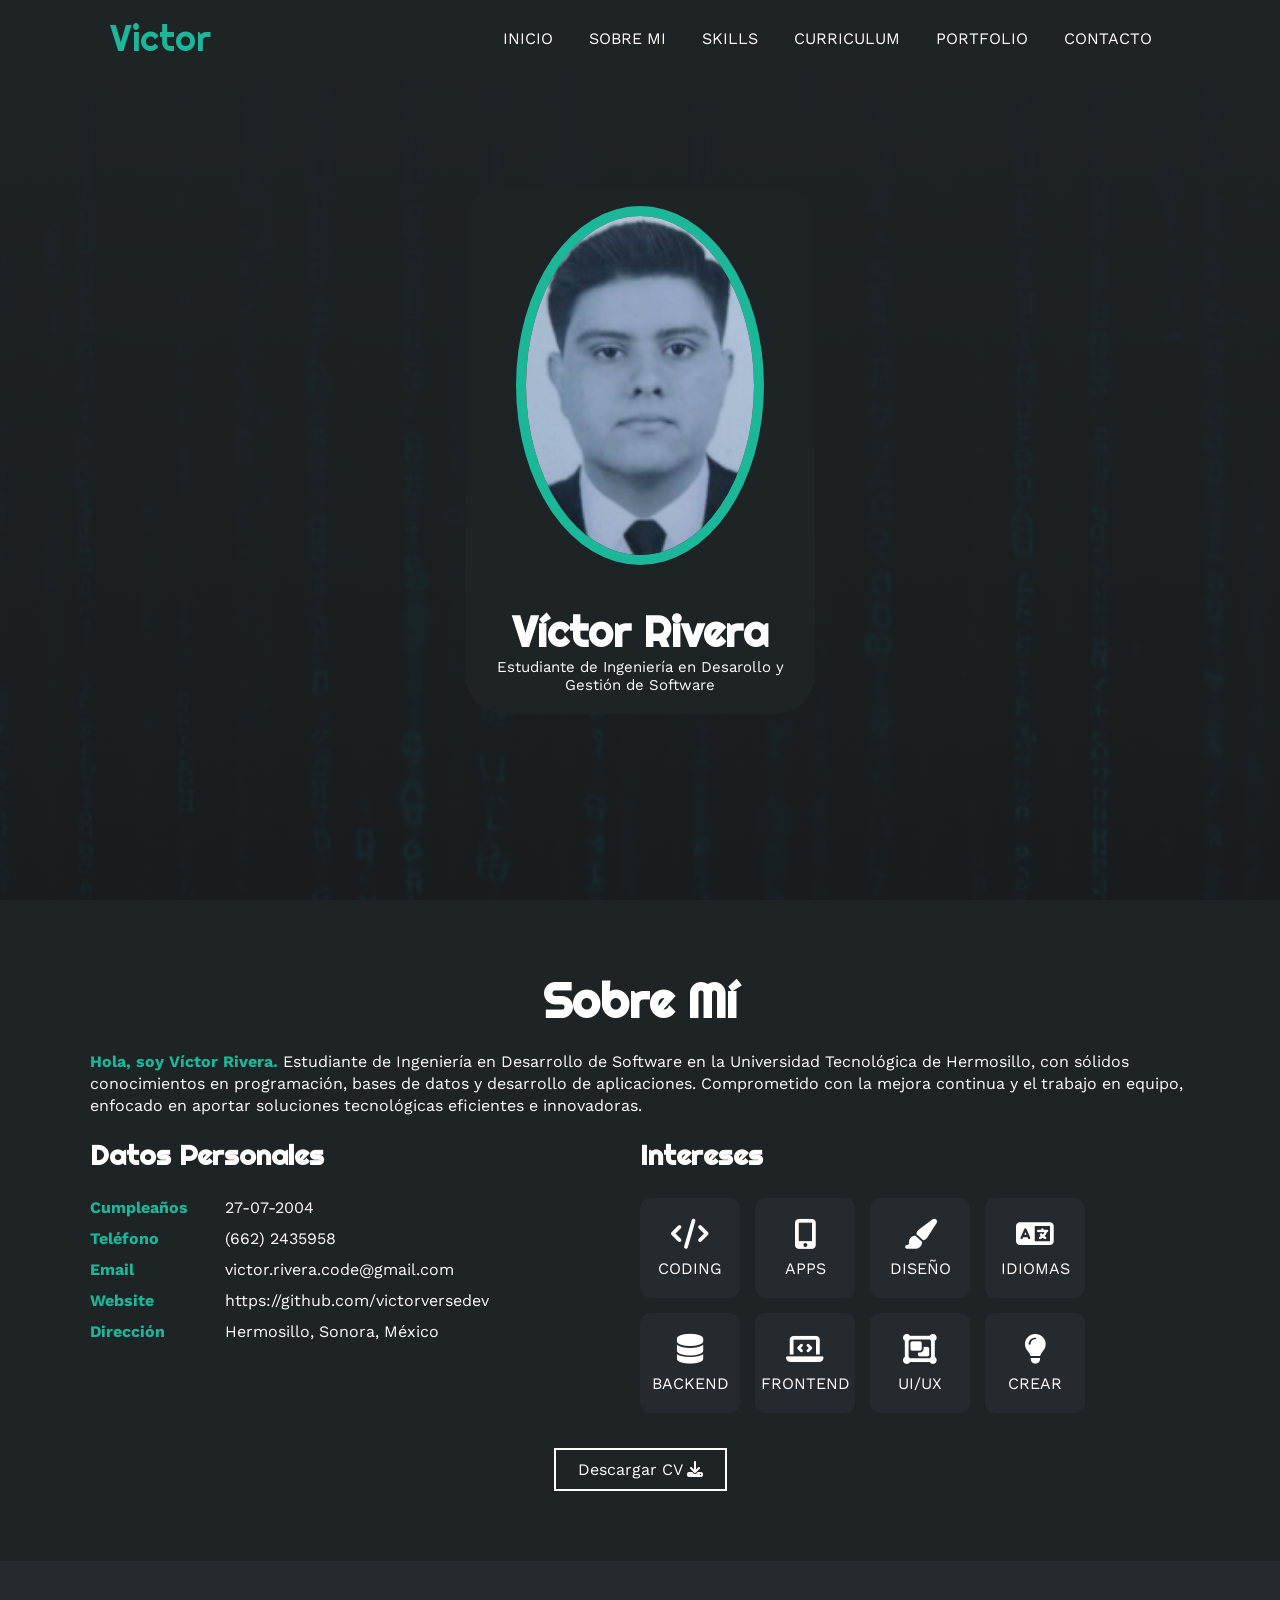
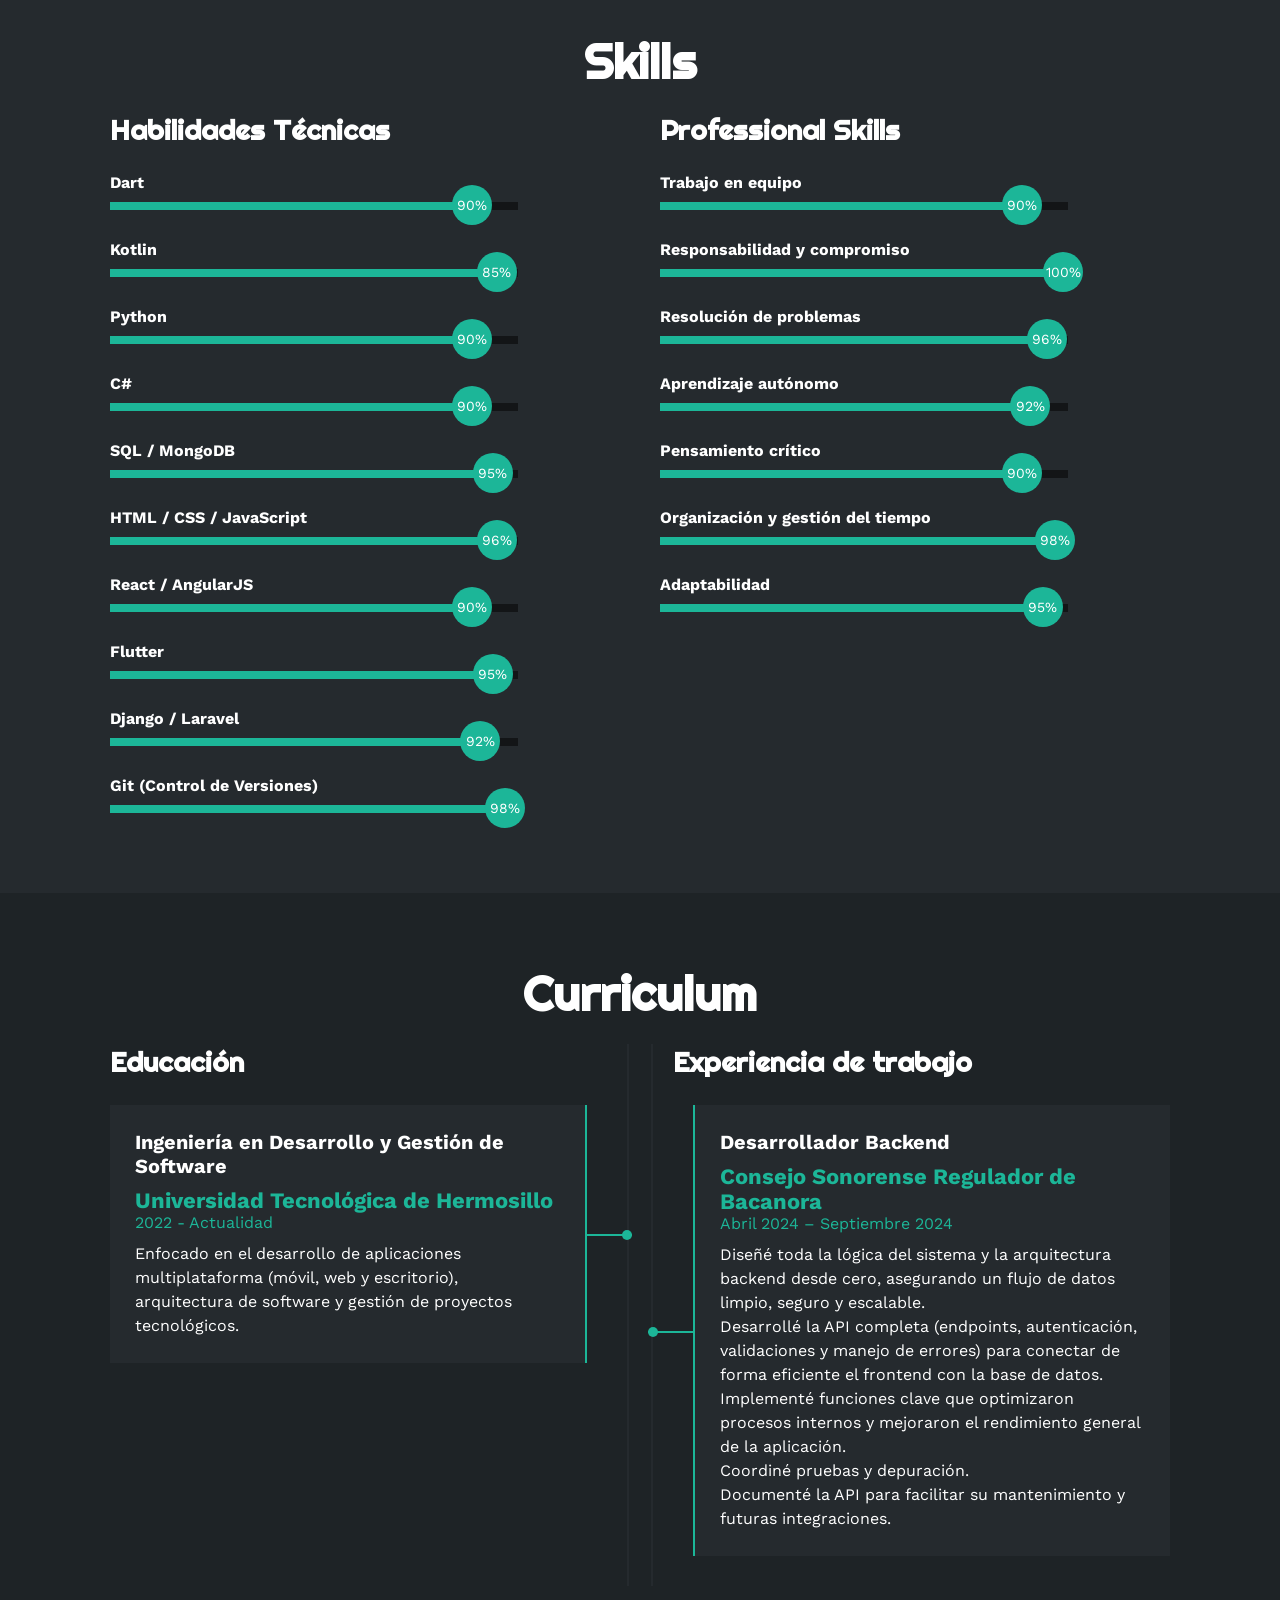
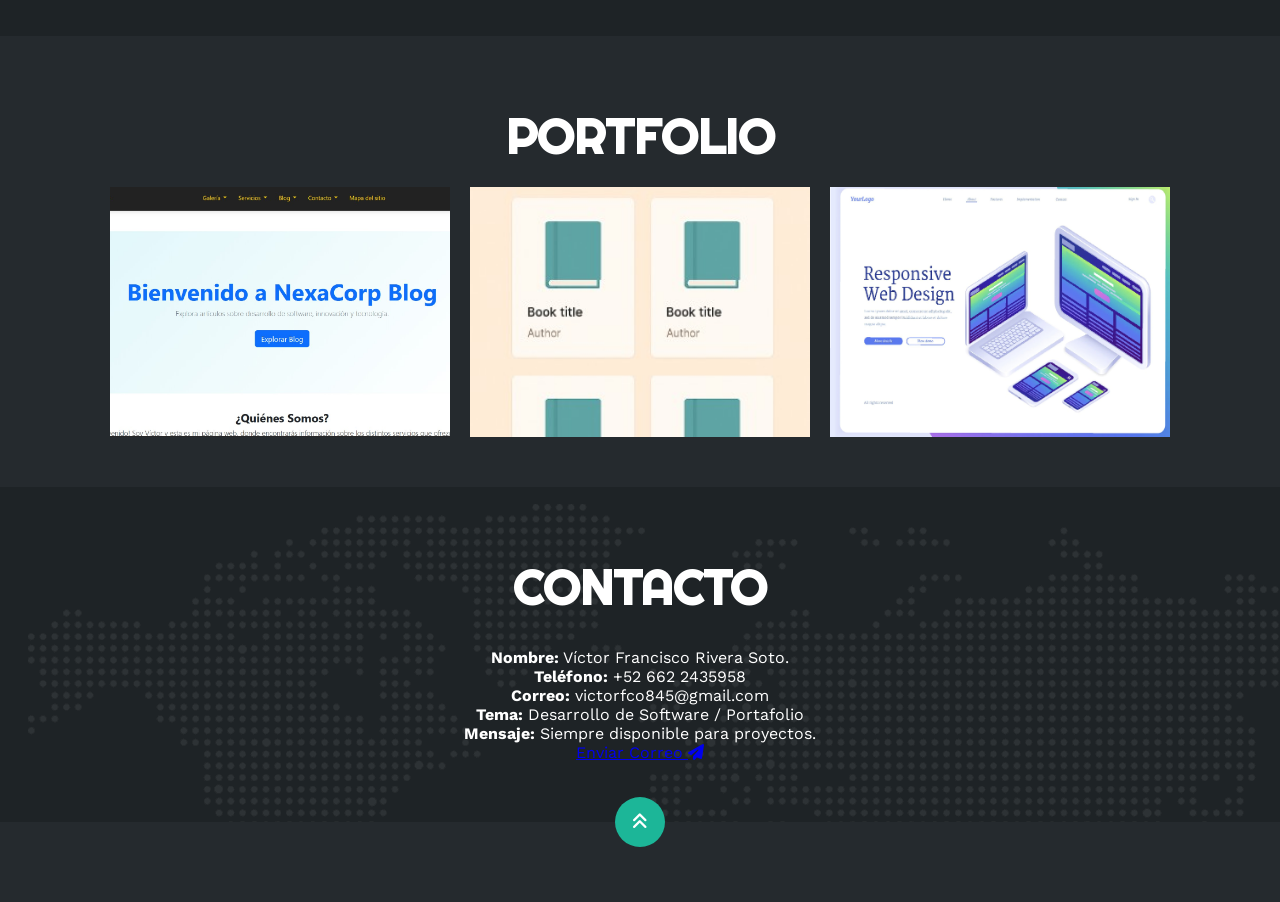
==== index.html @ 86c978c6 "Se termino el diseño del portafolio." ====
<!DOCTYPE html>
<html lang="es">
<head>
    <meta charset="UTF-8">
    <meta http-equiv="X-UA-Compatible" content="IE=edge">
    <meta name="viewport" content="width=device-width, initial-scale=1.0">
    <link rel="stylesheet" href="https://cdnjs.cloudflare.com/ajax/libs/font-awesome/6.1.2/css/all.min.css" integrity="sha512-1sCRPdkRXhBV2PBLUdRb4tMg1w2YPf37qatUFeS7zlBy7jJI8Lf4VHwWfZZfpXtYSLy85pkm9GaYVYMfw5BC1A==" crossorigin="anonymous" referrerpolicy="no-referrer" />
    <title>Portfolio</title>
    <link rel="stylesheet" href="estilo.css">
</head>
<body>
    <!-- MENU ENCABEZADO -->
    <div class="contenedor-header">
        <header>
            <div class="logo">
                <a href="#">Victor</a>
            </div>
            <nav id="nav">
                <ul>
                    <li><a href="#inicio" onclick="seleccionar()">INICIO</a></li>
                    <li><a href="#sobremi" onclick="seleccionar()">SOBRE MI</a></li>
                    <li><a href="#skills" onclick="seleccionar()">SKILLS</a></li>
                    <li><a href="#curriculum" onclick="seleccionar()">CURRICULUM</a></li>
                    <li><a href="#portfolio" onclick="seleccionar()">PORTFOLIO</a></li>
                    <li><a href="#contacto" onclick="seleccionar()">CONTACTO</a></li>
                </ul>
            </nav>
            <div class="nav-responsive" onclick="mostrarOcultarMenu()">
                <i class="fa-solid fa-bars"></i>
            </div>
        </header>
    </div>

    <!-- SECCION INICIO -->
    <section id="inicio" class="inicio">
        <div class="contenido-banner">
            <div class="contenedor-img">
                <img src="img/hero.png" alt="">
            </div>
            <h1>Víctor Rivera</h1>
            <h2>Estudiante de Ingeniería en Desarollo y Gestión de Software</h2>
           
        </div>
    </section>

    <!-- SECCION SOBRE MI -->
    <section id="sobremi" class="sobremi">
        <div class="contenido-seccion">
            <h2>Sobre Mí</h2>
            <p><span>Hola, soy Víctor Rivera.</span> Estudiante de Ingeniería en Desarrollo de Software en la
Universidad Tecnológica de Hermosillo, con sólidos
conocimientos en programación, bases de datos y desarrollo de
aplicaciones. Comprometido con la mejora continua y el trabajo
en equipo, enfocado en aportar soluciones tecnológicas
eficientes e innovadoras.
</p>

            <div class="fila">
                <!-- datos personales -->
                <div class="col">
                    <h3>Datos Personales</h3>
                    <ul>
                        <li>
                            <strong>Cumpleaños</strong>
                            27-07-2004
                        </li>
                        <li>
                            <strong>Teléfono</strong>
                            (662) 2435958
                        </li>
                        <li>
                            <strong>Email</strong>
                            victor.rivera.code@gmail.com
                        </li>
                        <li>
                            <strong>Website</strong>
                            https://github.com/victorversedev
                        </li>
                        <li>
                            <strong>Dirección</strong>
                            Hermosillo, Sonora, México
                        </li>
                    </ul>
                </div>

                <div class="col">
  <h3>Intereses</h3>
  <div class="contenedor-intereses">
    <div class="interes">
      <i class="fa-solid fa-code"></i>
      <span>CODING</span>
    </div>
    <div class="interes">
      <i class="fa-solid fa-mobile-screen-button"></i>
      <span>APPS</span>
    </div>
    <div class="interes">
      <i class="fa-solid fa-paintbrush"></i>
      <span>DISEÑO</span>
    </div>
    <div class="interes">
      <i class="fa-solid fa-language"></i>
      <span>IDIOMAS</span>
    </div>
   <div class="interes">
  <i class="fa-solid fa-database"></i>
  <span>BACKEND</span>
</div>

<div class="interes">
  <i class="fa-solid fa-laptop-code"></i>
  <span>FRONTEND</span>
</div>
<div class="interes">
  <i class="fa-solid fa-object-group"></i>
  <span>UI/UX</span>
</div>
<div class="interes">
  <i class="fa-solid fa-lightbulb"></i>
  <span>CREAR</span>
</div>

  </div>
</div>
            </div>
            <button>
                Descargar CV <i class="fa-solid fa-download"></i>
                <span class="overlay"></span>
            </button>
        </div>
    </section>

    <!-- SECCION SKILLS -->
    <section class="skills" id="skills">
        <div class="contenido-seccion">
            <h2>Skills</h2>
            <div class="fila">
               <!-- Habilidades Técnicas -->
<div class="col">
    <h3>Habilidades Técnicas</h3>

    <div class="skill">
        <span>Dart</span>
        <div class="barra-skill">
            <div class="progreso dart">
                <span>90%</span>
            </div>
        </div>
    </div>

    <div class="skill">
        <span>Kotlin</span>
        <div class="barra-skill">
            <div class="progreso kotlin">
                <span>85%</span>
            </div>
        </div>
    </div>

    <div class="skill">
        <span>Python</span>
        <div class="barra-skill">
            <div class="progreso python">
                <span>90%</span>
            </div>
        </div>
    </div>

    <div class="skill">
        <span>C#</span>
        <div class="barra-skill">
            <div class="progreso csharp">
                <span>90%</span>
            </div>
        </div>
    </div>

    <div class="skill">
        <span>SQL / MongoDB</span>
        <div class="barra-skill">
            <div class="progreso sql">
                <span>95%</span>
            </div>
        </div>
    </div>

    <div class="skill">
        <span>HTML / CSS / JavaScript</span>
        <div class="barra-skill">
            <div class="progreso htmlcss">
                <span>96%</span>
            </div>
        </div>
    </div>

    <div class="skill">
        <span>React / AngularJS</span>
        <div class="barra-skill">
            <div class="progreso react">
                <span>90%</span>
            </div>
        </div>
    </div>

    <div class="skill">
        <span>Flutter</span>
        <div class="barra-skill">
            <div class="progreso flutter">
                <span>95%</span>
            </div>
        </div>
    </div>

    <div class="skill">
        <span>Django / Laravel</span>
        <div class="barra-skill">
            <div class="progreso django">
                <span>92%</span>
            </div>
        </div>
    </div>

    <div class="skill">
        <span>Git (Control de Versiones)</span>
        <div class="barra-skill">
            <div class="progreso git">
                <span>98%</span>
            </div>
        </div>
    </div>
</div>


    <!-- HABILIDADES -->
<div class="col">
    <h3>Professional Skills</h3>

    <div class="skill">
        <span>Trabajo en equipo</span>
        <div class="barra-skill">
            <div class="progreso trabajo">
                <span>90%</span>
            </div>
        </div>
    </div>

    <div class="skill">
        <span>Responsabilidad y compromiso</span>
        <div class="barra-skill">
            <div class="progreso responsabilidad">
                <span>100%</span>
            </div>
        </div>
    </div>

    <div class="skill">
        <span>Resolución de problemas</span>
        <div class="barra-skill">
            <div class="progreso resolucion">
                <span>96%</span>
            </div>
        </div>
    </div>

    <div class="skill">
        <span>Aprendizaje autónomo</span>
        <div class="barra-skill">
            <div class="progreso autonomo">
                <span>92%</span>
            </div>
        </div>
    </div>

    <div class="skill">
        <span>Pensamiento crítico</span>
        <div class="barra-skill">
            <div class="progreso pensamiento">
                <span>90%</span>
            </div>
        </div>
    </div>

    <div class="skill">
        <span>Organización y gestión del tiempo</span>
        <div class="barra-skill">
            <div class="progreso organizacion">
                <span>98%</span>
            </div>
        </div>
    </div>

    <div class="skill">
        <span>Adaptabilidad</span>
        <div class="barra-skill">
            <div class="progreso adaptabilidad">
                <span>95%</span>
            </div>
        </div>
    </div>
</div>


            </div>
        </div>
    </section>

   <!-- SECCION CURRICULUM -->
<section id="curriculum" class="curriculum">
    <div class="contenido-seccion">
        <h2>Curriculum</h2>
        <div class="fila">

            <!-- EDUCACIÓN -->
            <div class="col izquierda">
                <h3>Educación</h3>
                <div class="item izq">
                    <h4>Ingeniería en Desarrollo y Gestión de Software</h4>
                    <span class="casa">Universidad Tecnológica de Hermosillo</span>
                    <span class="fecha">2022 - Actualidad</span>
                    <p>Enfocado en el desarrollo de aplicaciones multiplataforma (móvil, web y escritorio), arquitectura de software y gestión de proyectos tecnológicos.</p>
                    <div class="conectori">
                        <div class="circuloi"></div>
                    </div>
                </div>
            </div>

            <!-- EXPERIENCIA LABORAL -->
            <div class="col derecha">
                <h3>Experiencia de trabajo</h3>
               <div class="item der">
    <h4>Desarrollador Backend</h4>
    <span class="casa">Consejo Sonorense Regulador de Bacanora</span>
    <span class="fecha">Abril 2024 – Septiembre 2024</span>
    <p>Diseñé toda la lógica del sistema y la arquitectura backend desde cero, asegurando un flujo de datos limpio, seguro y escalable.</p>
    <p>Desarrollé la API completa (endpoints, autenticación, validaciones y manejo de errores) para conectar de forma eficiente el frontend con la base de datos.</p>
    <p>Implementé funciones clave que optimizaron procesos internos y mejoraron el rendimiento general de la aplicación.</p>
    <p>Coordiné pruebas y depuración.</p>
    <p>Documenté la API para facilitar su mantenimiento y futuras integraciones.</p>
    <div class="conectord">
        <div class="circulod"></div>
    </div>
</div>

            </div>

        </div>
    </div>
</section>


    <!-- SECCION PORTFOLIO -->
   <section id="portfolio" class="portfolio">
    <div class="contenido-seccion">
        <h2>PORTFOLIO</h2>
        <div class="galeria">
            <div class="proyecto">
                <img src="img/p1.jpg" alt="">
                <div class="overlay">
                    <h3>Diseño BLOG</h3>
                    <p>BLOG PERSONAL</p>
                </div>
            </div>
            <div class="proyecto">
                <img src="img/p2.jpg" alt="">
                <div class="overlay">
                    <h3>Between Pages</h3>
                    <p>Gestión / Biblioteca</p>
                </div>
            </div>
            <div class="proyecto">
                <img src="img/p3.jpg" alt="">
                <div class="overlay">
                    <h3>Diseño</h3>
                    <p>app Web Responsiva</p>
                </div>
            </div>
        </div>
    </div>
</section>


   <!-- SECCION CONTACTO -->
<section id="contacto" class="contacto">
    <div class="contenido-seccion">
        <h2>CONTACTO</h2>
        <div class="fila">
            <div class="col">
                <p><strong>Nombre:</strong> Víctor Francisco Rivera Soto.</p>
                <p><strong>Teléfono:</strong> +52 662 2435958</p>
                <p><strong>Correo:</strong> victorfco845@gmail.com</p>
                <p><strong>Tema:</strong> Desarrollo de Software / Portafolio</p>
                <p><strong>Mensaje:</strong> Siempre disponible para proyectos.</p>
                <!-- Si quieres mantener un botón, puedes ponerlo para abrir un mail -->
                <a href="mailto:victorfco845@gmail.com" class="btn">
                    Enviar Correo <i class="fa-solid fa-paper-plane"></i>
                </a>
            </div>
        </div>
    </div>
</section>


    <!-- footer -->
    <footer>
        <a href="#inicio" class="arriba">
            <i class="fa-solid fa-angles-up"></i>
        </a>
       
    </footer>

    <script src="script.js"></script>
</body>
</html>
---- estilo.css ----
@import url('https://fonts.googleapis.com/css2?family=Righteous&family=Work+Sans:wght@100;300;400;600;800&display=swap');
*{
    box-sizing: border-box;
    font-family: 'Work Sans';
    margin: 0;
    padding: 0;
}
html{
    scroll-behavior: smooth;
}
/* MENU */
.contenedor-header{
    background: #1e2326;
    position: fixed;
    width: 100%;
    top: 0;
    left: 0;
    z-index: 99;
}
.contenedor-header header{
    max-width: 1100px;
    margin: auto;
    display: flex;
    justify-content: space-between;
    align-items: center;
    padding: 15px 20px;
}
.contenedor-header header .logo a{
    font-family: 'Righteous';
    font-size: 36px;
    color: #1CB698;
    text-decoration: none;
}
.contenedor-header header ul{
    display: flex;
    list-style: none;
}
.contenedor-header header nav ul li a{
    text-align: none;
    color: #fff;
    margin: 0 15px;
    padding: 3px;
    transition: .5s;
    text-decoration: none;
}
.contenedor-header header nav ul li a:hover{
    color: #1CB698;
}
.nav-responsive{
    background-color: #1CB698;
    color:#fff;
    padding: 5px 10px;
    border-radius: 5px;
    cursor: pointer;
    display: none;
}
/* SECCION I N I C I O */
.inicio {
  background-image: 
    linear-gradient(to top, rgba(30,35,38,0.8), rgba(30,35,38,1)),
    url('img/fondo.png');
  background-size: cover;
  background-position: center;
  background-repeat: no-repeat;
  height: 100vh;
  color: #fff;
  display: flex;
  align-items: center;
  justify-content: center;
  position: relative;
}


.inicio .contenido-banner{
    padding: 20px;
    background-color: #1e2326;
    max-width: 350px;
    margin: auto;
    text-align: center;
    border-radius: 40px;
}
.inicio .contenido-banner img{
    margin-top: 40px;
    border: 10px solid #1CB698;
    display: block;
    width: 80%;
    margin: auto;
    border-radius: 100%;
}
.inicio .contenido-banner h1{
    margin-top: 40px;
    font-size: 42px;
    font-family: 'Righteous';
}
.inicio .contenido-banner h2{
    font-size: 15px;
    font-weight: normal;
}
.inicio .contenido-banner .redes a{
    color: #fff;
    display: inline-block;
    text-decoration: none;
    border: 1px solid #fff;
    border-radius: 100%;
    width: 42px;
    height: 42px;
    line-height: 42px;
    margin: 40px 5px;
    font-size: 20px;
    transition: .3s;
}
.inicio .contenido-banner .redes a:hover{
    background-color: #1CB698;
}
.sobremi{
    background-color: #1e2326;
    color: #fff;
    padding: 50px 20px;
}
.sobremi .contenido-seccion{
    max-width: 1100px;
    margin: auto;
}
.sobremi h2{
    font-size: 48px;
    font-family: 'Righteous';
    text-align: center;
    padding: 20px 0;

}
.sobremi .contenido-seccion p{
    font: 18px;
    line-height: 22px;
    margin-bottom: 20px;
}
.sobremi .contenido-seccion p span{
    color: #1CB698;
    font-weight: bold;
}
.sobremi .fila{
    display: flex;
}
.sobremi .fila .col
{
    width: 50%;
}
.sobremi .fila .col h3{
    font-size: 28px;
    font-family: 'Righteous';
    margin-bottom: 25px;
}
.sobremi .fila .col ul{
    list-style: none;
}
.sobremi .fila .col ul li{
    margin: 12px 0;
}
.sobremi .fila .col ul li strong{
    display: inline-block;
    color: #1CB698;
    width: 130px;
}
.sobremi .fila .col ul li span{
    background-color: #1CB698;
    padding: 3px;
    font-weight: bold;
    border-radius: 5px;
}
.sobremi .fila .col .contenedor-intereses{
    display: flex;
    flex-wrap: wrap;
}
.sobremi .fila .col .contenedor-intereses .interes{
    width: 100px;
    height: 100px;
    background-color: #252A2E;
    border-radius: 10px;
    margin: 0 15px 15px 0;
    display: flex;
    flex-direction: column;
    align-items: center;
    justify-content: center;
    transition: .3s;
}.sobremi .fila .col .contenedor-intereses .interes:hover{
    background-color: #1CB698;
}
.sobremi .fila .col .contenedor-intereses .interes i{
    font-size: 30px;
    margin-bottom: 10px;
}
.sobremi button{
    cursor: pointer;
    background-color: transparent;
    border: 2px solid #fff;
    width: fit-content;
    display: block;
    margin: 20px auto;
    padding: 10px 22px;
    font-size: 16px;
    color: #fff;
    position: relative;
    z-index: 10;
}
.sobremi button .overlay{
    position: absolute;
    top: 0;
    left: 0;
    width: 0;
    height: 100%;
    background-color: #1CB698;
    z-index: -1;
    transition: 1s;
}
.sobremi button:hover .overlay{
    width: 100%;
}
/* SECCION S K I L L S */
.skills{
    background-color: #252A2E;
    color: #fff;
    padding: 50px 20px;
}
.skills .contenido-seccion{
    max-width: 1100px;
    margin: auto;
}
.skills h2{
    font-size: 48px;
    font-family: 'Righteous';
    text-align: center;
    padding: 20px 0;

}
.skills .fila{
    display: flex;
}
.skills .fila .col{
    width: 50%;
    padding: 0 20px;
}
.skills .fila .col h3{
    font-size: 28px;
    font-family: 'Righteous';
    margin-bottom: 25px;
}
.skills .skill > span{
    font-weight: bold;
    display: block;
    margin-bottom: 10px;
}
.skills .skill .barra-skill{
    height: 8px;
    width: 80%;
    background-color: #131517;
    position: relative;
    margin-bottom: 30px;
}
.skills .skill .progreso{
    background-color: #1CB698;
    position: absolute;
    top: 0;
    left: 0;
    height: 8px;
}
.skills .skill .barra-skill span{
    position: absolute;
    height: 40px;
    width: 40px;
    background-color: #1CB698;
    border-radius: 50px;
    line-height: 40px;
    text-align: center;
    top: -17px;
    right: -15px;
    font-size: 14px;
}
/* Estas clases se agregaran dinamicamente mediante javascript */


/* Cada barra de progreso específica */
.progreso.dart { width: 0%; animation: dart 2s forwards; }
.progreso.kotlin { width: 0%; animation: kotlin 2s forwards; }
.progreso.python { width: 0%; animation: python 2s forwards; }
.progreso.csharp { width: 0%; animation: csharp 2s forwards; }
.progreso.sql { width: 0%; animation: sql 2s forwards; }
.progreso.htmlcss { width: 0%; animation: htmlcss 2s forwards; }
.progreso.react { width: 0%; animation: react 2s forwards; }
.progreso.flutter { width: 0%; animation: flutter 2s forwards; }
.progreso.django { width: 0%; animation: django 2s forwards; }
.progreso.git { width: 0%; animation: git 2s forwards; }

/* Animaciones */
@keyframes dart { to { width: 90%; } }
@keyframes kotlin { to { width: 85%; } }
@keyframes python { to { width: 90%; } }
@keyframes csharp { to { width: 90%; } }
@keyframes sql { to { width: 95%; } }
@keyframes htmlcss { to { width: 96%; } }
@keyframes react { to { width: 90%; } }
@keyframes flutter { to { width: 95%; } }
@keyframes django { to { width: 92%; } }
@keyframes git { to { width: 98%; } }

/* Habilidades blandas */
.progreso.trabajo { width: 0%; animation: trabajo 2s forwards; }
.progreso.responsabilidad { width: 0%; animation: responsabilidad 2s forwards; }
.progreso.resolucion { width: 0%; animation: resolucion 2s forwards; }
.progreso.autonomo { width: 0%; animation: autonomo 2s forwards; }
.progreso.pensamiento { width: 0%; animation: pensamiento 2s forwards; }
.progreso.organizacion { width: 0%; animation: organizacion 2s forwards; }
.progreso.adaptabilidad { width: 0%; animation: adaptabilidad 2s forwards; }

/* Animaciones */
@keyframes trabajo { to { width: 90%; } }
@keyframes responsabilidad { to { width: 100%; } }
@keyframes resolucion { to { width: 96%; } }
@keyframes autonomo { to { width: 92%; } }
@keyframes pensamiento { to { width: 90%; } }
@keyframes organizacion { to { width: 98%; } }
@keyframes adaptabilidad { to { width: 95%; } }



/* SECCION CURRICULUM */
.curriculum{
    background-color: #1e2326;
    color: #fff;
    padding: 50px 20px;
}
.curriculum .contenido-seccion{
    max-width: 1100px;
    margin: auto;
}
.curriculum h2{
    font-size: 48px;
    font-family: 'Righteous';
    text-align: center;
    padding: 20px 0;

}
.curriculum .fila{
    display: flex;
    justify-content: space-between;
}
.curriculum .fila .col{
    width: 49%;
    padding: 0 20px;
}
.curriculum .fila .col h3{
    font-size: 28px;
    font-family: 'Righteous';
    margin-bottom: 25px;
}
.curriculum .fila .izquierda{
    border-right: 2px solid #252A2E;
}
.curriculum .fila .derecha{
    border-left: 2px solid #252A2E;
}
.curriculum .fila .item{
    padding: 25px;
    margin-bottom: 30px;
    background-color: #252A2E;
    position: relative;
}
.curriculum .fila .item h4{
    font-size: 20px;
    margin-bottom: 10px;
}
.curriculum .fila .item .casa{
    color: #1CB698;
    font-size: 22px;
    font-weight: bold;
    display: block;
}
.curriculum .fila .item .fecha{
    display: block;
    color: #1CB698;
    margin-bottom: 10px;
}
.curriculum .fila .item p{
    line-height: 24px;
}
.curriculum .fila .izq{
    border-right: 2px solid #1CB698;
    margin-right: 20px;
}
.curriculum .fila .der{
    border-left: 2px solid #1CB698;
    margin-left: 20px;
}
.curriculum .fila .item .conectori{
    height: 2px;
    background-color: #1CB698;
    width: 47px;
    position: absolute;
    top: 50%;
    right: -47px;
    z-index: 5;
}
.curriculum .fila .item .conectori .circuloi{
    display: block;
    height: 10px;
    width: 10px;
    border-radius: 50%;
    background-color: #1CB698;
    float: right;
    position: relative;
    bottom: 4px;
}
.curriculum .fila .item .conectord{
    height: 2px;
    background-color: #1CB698;
    width: 47px;
    position: absolute;
    top: 50%;
    left: -47px;
    z-index: 5;
}
.curriculum .fila .item .conectord .circulod{
    display: block;
    height: 10px;
    width: 10px;
    border-radius: 50%;
    background-color: #1CB698;
    float: left;
    position: relative;
    bottom: 4px;
}
/* SECCION PORTFOLIO */
.portfolio{
    background-color: #252A2E;
    color: #fff;
    padding: 50px 20px;
}
.portfolio .contenido-seccion{
    max-width: 1100px;
    margin: auto;
}
.portfolio h2{
    font-size: 48px;
    font-family: 'Righteous';
    text-align: center;
    padding: 20px 0;
}
.portfolio .galeria {
    display: flex;
    flex-wrap: wrap;
    gap: 20px; /* espacio fijo entre proyectos */
    justify-content: center; /* centra los proyectos en lugar de space-around */
}

.portfolio .galeria .proyecto {
    position: relative;
    flex: 0 1 340px; /* fuerza ancho fijo de 340px */
    height: 250px;   /* altura uniforme */
    cursor: pointer;
    overflow: hidden;
}

.portfolio .galeria .proyecto img {
    width: 100%;
    height: 100%;
    object-fit: cover; /* recorta proporcionalmente */
    display: block;
}


.portfolio .galeria .proyecto .overlay{
    position: absolute;
    top: 0;
    width: 100%;
    height: 100%;
    text-align: center;
    background: linear-gradient(rgba(28,182,152,.8), rgba(28,182,152,.8));
    display: flex;
    flex-direction: column;
    justify-content: center;
    transition: 1s;
    font-size: 18px;
    letter-spacing: 3px;
    opacity: 0;
}

.portfolio .galeria .proyecto .overlay h3{
    margin-bottom: 20px;
    transition: 1s;
}

.portfolio .galeria .proyecto .overlay:hover{
    opacity: 1;
}

.portfolio .galeria .proyecto .overlay:hover h3{
    margin-bottom: 0px;
}

/* SECCION CONTACTO */
.contacto{
    background-image: url(img/contact_bg.png);
    background-color: #1e2326;
    color: #fff;
    padding: 50px 0;
}
.contacto .contenido-seccion{
    max-width: 1100px;
    margin: auto;
}
.contacto h2{
    font-size: 48px;
    font-family: 'Righteous';
    text-align: center;
    padding: 20px 0;
}
.contacto .fila {
    display: flex;
    justify-content: center; /* Centra horizontalmente */
    align-items: center;     /* Centra verticalmente si la fila tiene altura */
}

.contacto .col {
    width: 100%; /* Que ocupe todo el espacio disponible */
    max-width: 500px; /* Limita el ancho para que se vea bien */
    padding: 10px;
    position: relative;
    text-align: center; /* Centra el texto dentro de la columna */
}

.contacto .col input, .contacto .col textarea{
    display: block;
    width: 100%;
    padding: 18px;
    border: none;
    margin-bottom: 20px;
    background-color: #252A2E;
    color: #fff;
    font-size: 18px;
}
.contacto button{
    cursor: pointer;
    background-color: transparent;
    border: 2px solid #fff;
    width: fit-content;
    display: block;
    margin: 20px auto;
    padding: 10px 22px;
    font-size: 16px;
    color: #fff;
    position: relative;
    z-index: 10;
}
.contacto button .overlay{
    position: absolute;
    top: 0;
    left: 0;
    width: 0;
    height: 100%;
    background-color: #1CB698;
    z-index: -1;
    transition: 1s;
}
.contacto button:hover .overlay{
    width: 100%;
}
.contacto .col img{
    width: 100%;
}
.contacto .col .info{
    position: absolute;
    top: 40%;
    background-color: #252A2E;
    padding: 20px;
    max-swidth: 350px;
    left: 50%;
    transform: translate(-50%, -50%);
}
.contacto .col .info ul{
    list-style: none;
}
.contacto .col .info ul li{
    margin-bottom: 20px;
}
.contacto .col .info ul li i{
    color: #1CB698;
    display: inline-block;
    margin-right: 20px;
}
footer{
    background-color: #252A2E;
    color: #fff;
    padding: 50px 0 30px 0;
    text-align: center;
    position: relative;
    width: 100%;
}
footer .redes{
    margin-bottom: 20px;
}
footer .redes a{
    color: #fff;
    display: inline-block;
    text-decoration: none;
    border: 1px solid #fff;
    border-radius: 100%;
    width: 42px;
    height: 42px;
    line-height: 42px;
    margin: 40px 5px;
    font-size: 20px;
    transition: .3s;
}
footer .arriba{
    display: block;
    width: 50px;
    height: 50px;
    background-color: #1CB698;
    color: #fff;
    position: absolute;
    left: 50%;
    transform: translateX(-50%);
    top: -25px;
    border-radius: 50%;
    line-height: 50px;
    font-size: 18px;
}
/* SECCION RESPONSIVE */
@media screen and (max-width:980px){
    nav{
        display: none;
    }
    .nav-responsive{
        display: block;
    }
    nav.responsive{
        display: block;
        position: absolute;
        right: 0;
        top: 75px;
        background-color: #252A2E;
        width: 180px;
    }
    nav.responsive ul{
        display: block !important;
    }
    nav.responsive ul li{
        border-bottom: 1px solid #fff;
        padding: 10px 0;
    }
}
@media screen and (max-width:700px){
    .sobremi .fila{
        display: block;
    }
    .sobremi .fila .col{
        width: fit-content;
    }

    .skills .fila{
        display: block;
    }
    .skills .fila .col{
        width: 100%;
    }
    .skills .fila .col .barra-skill{
        width: 100%;
    }

    .curriculum .fila{
        display: block;
    }
    .curriculum .fila .col{
        width: 90%;
    }
    .curriculum .fila .derecha{
        margin-left: 20px;
    }

    .portfolio .galeria{
        display: block;
        width: 100%;
    }
    .portfolio .galeria .proyecto{
        max-width: 100%;
    }
    .portfolio .galeria .proyecto img{
        width: 100%;
    }

    
    .contacto .fila{
        display: block;
    }
    .contacto .fila .col{
        width: 100%;
    }
}
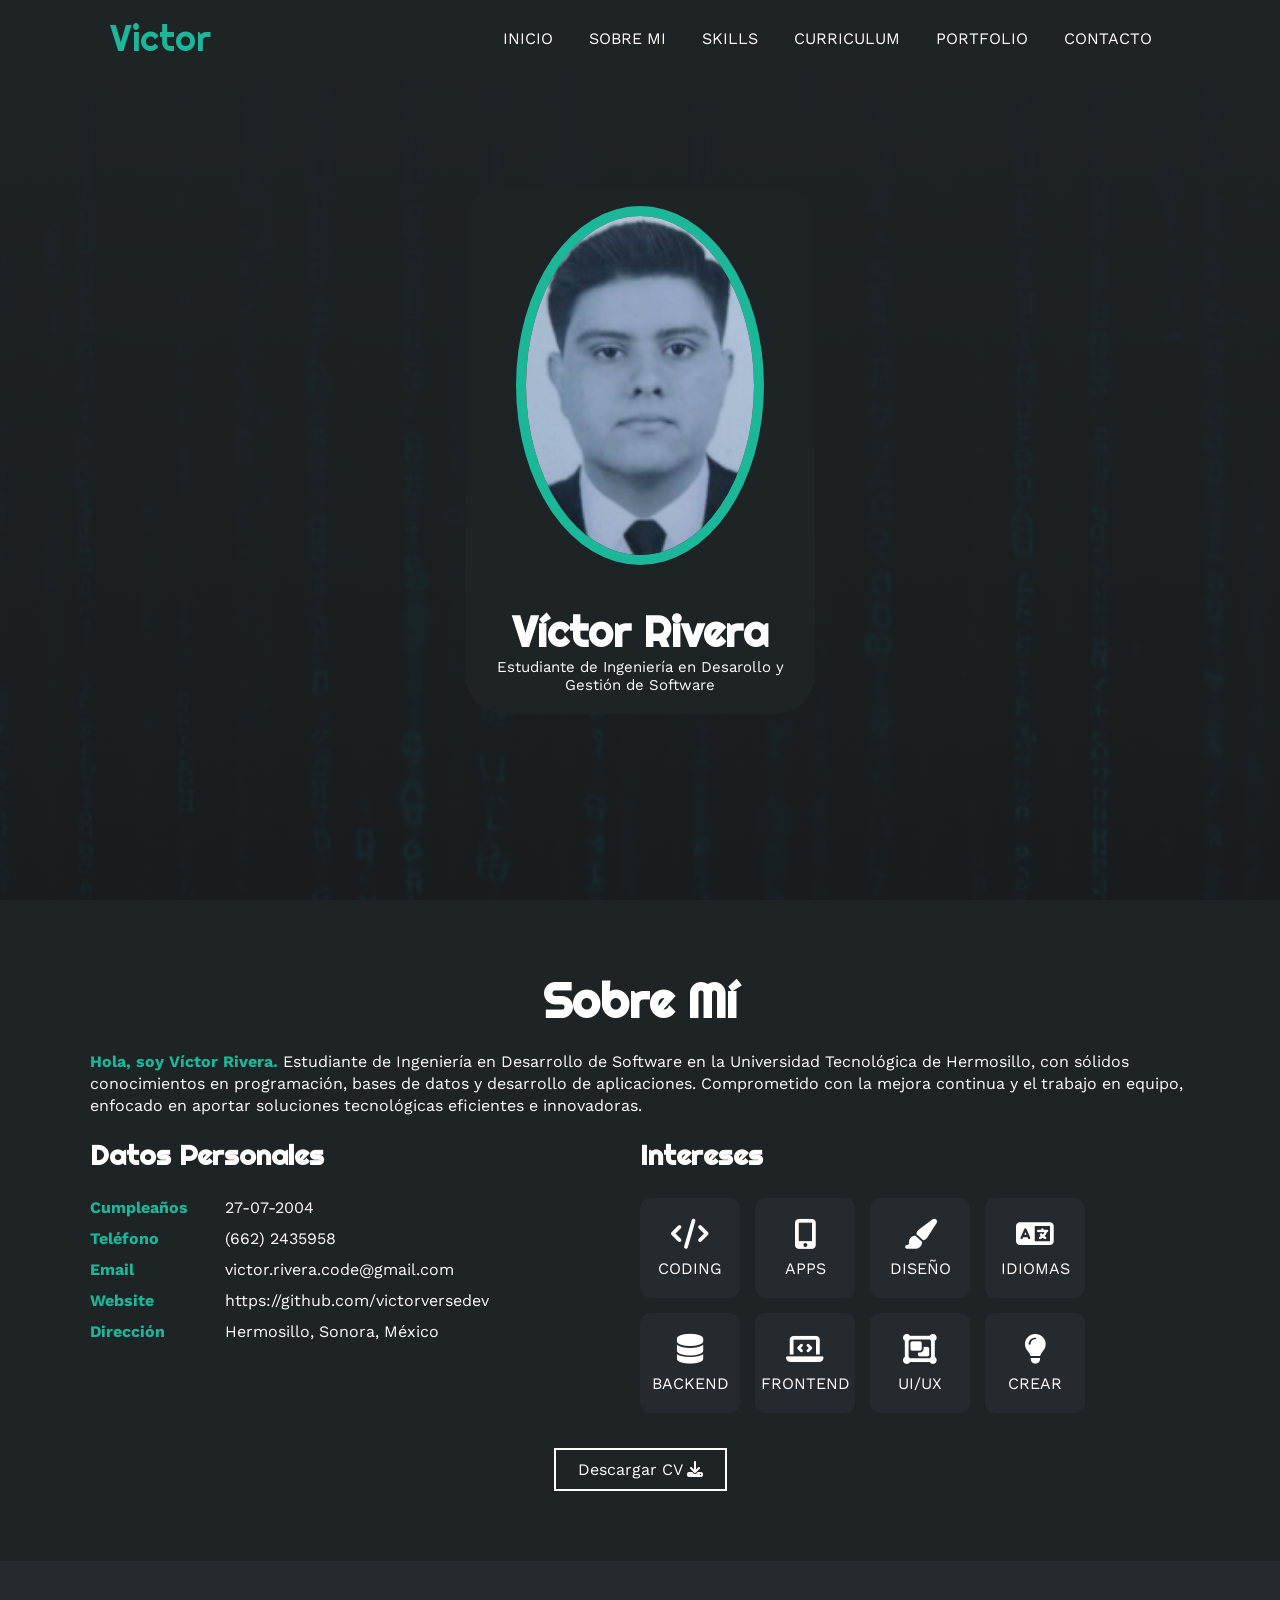
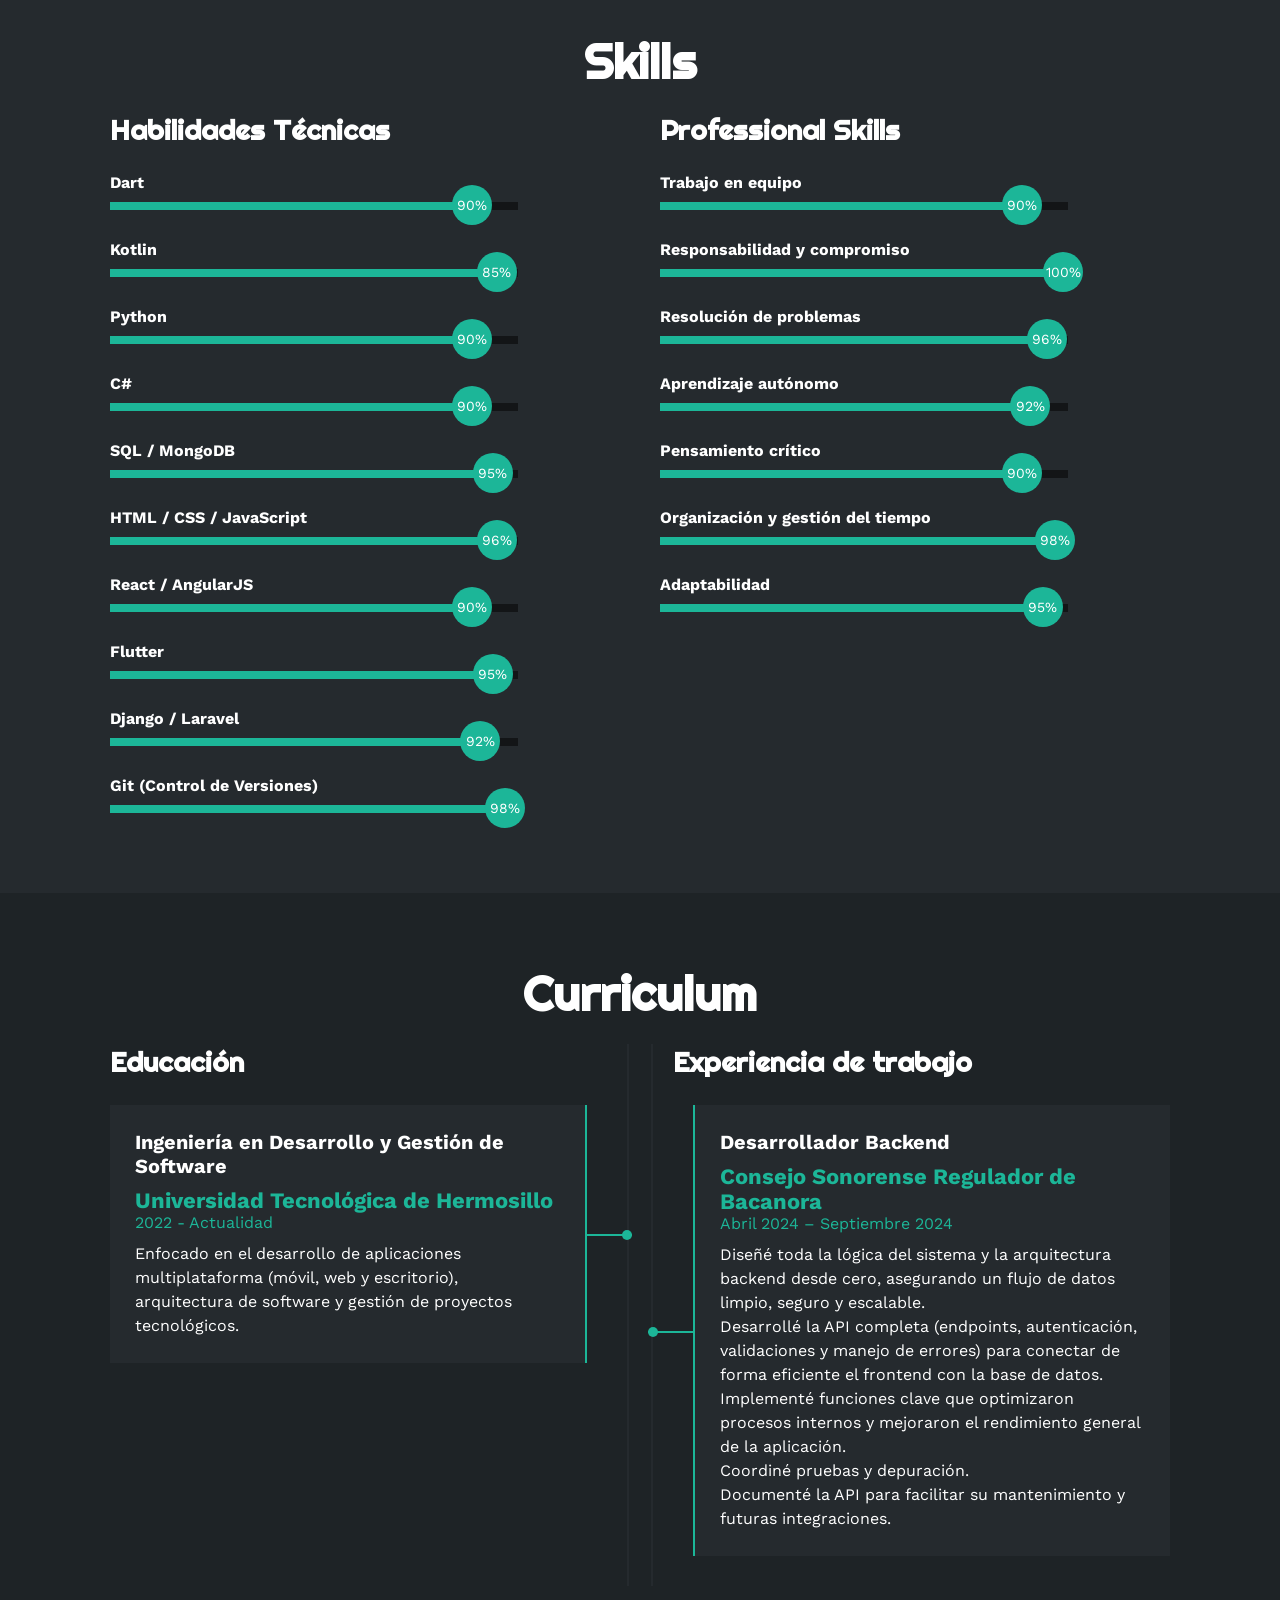
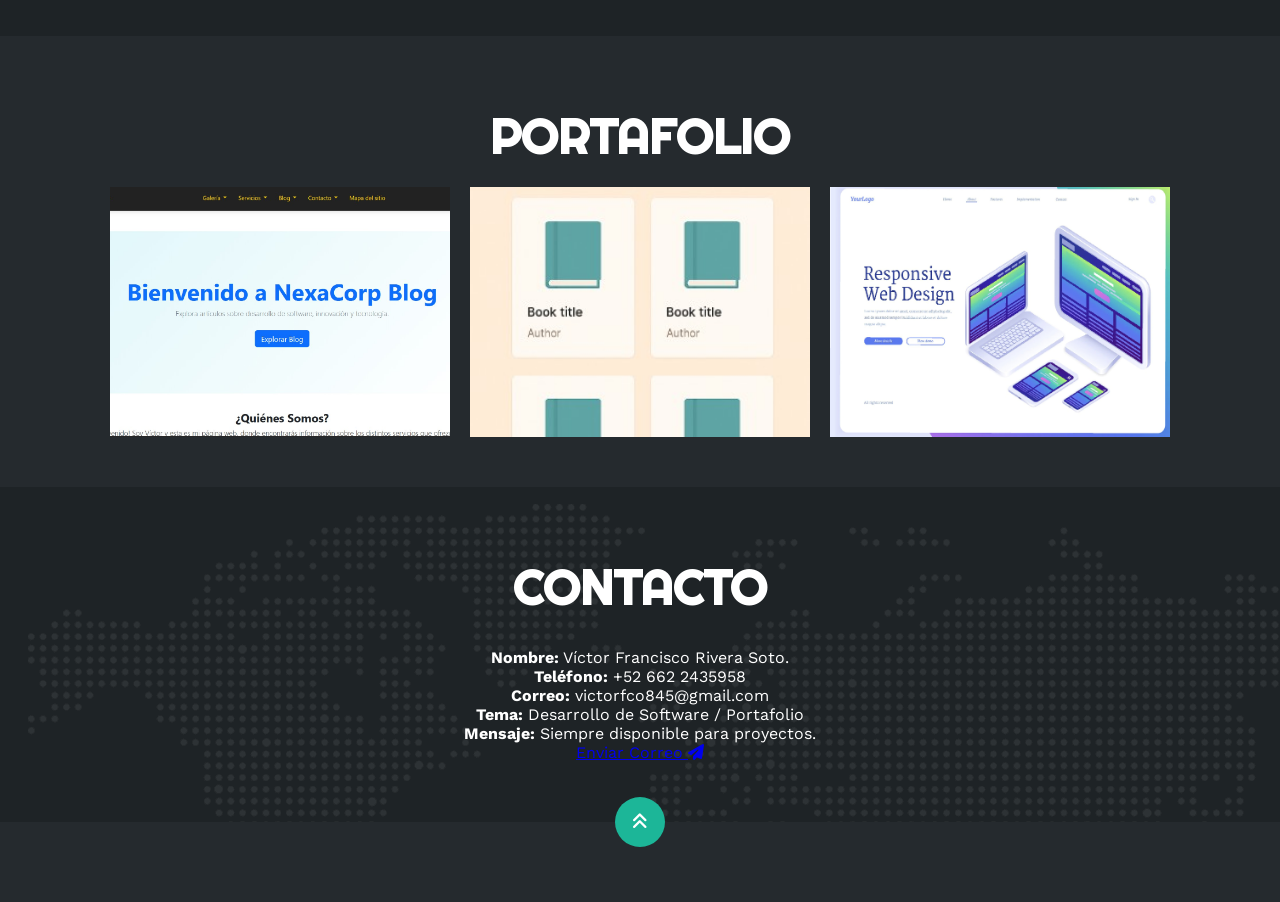
==== commit 8ceee4f5: "Se actualizo la pagina" ====
--- a/index.html
+++ b/index.html
@@ -123,10 +123,20 @@
   </div>
 </div>
             </div>
-            <button>
-                Descargar CV <i class="fa-solid fa-download"></i>
-                <span class="overlay"></span>
-            </button>
+           <button id="descargarCV">
+    Descargar CV <i class="fa-solid fa-download"></i>
+    <span class="overlay"></span>
+</button>
+
+<script>
+document.getElementById("descargarCV").addEventListener("click", function() {
+    const link = document.createElement("a");
+    link.href = "cv.pdf";       // Tu PDF está en la raíz del proyecto
+    link.download = "cv.pdf";   // Nombre con el que se descargará
+    link.click();
+});
+</script>
+
         </div>
     </section>
 
@@ -351,7 +361,7 @@
     <!-- SECCION PORTFOLIO -->
    <section id="portfolio" class="portfolio">
     <div class="contenido-seccion">
-        <h2>PORTFOLIO</h2>
+        <h2>PORTAFOLIO</h2>
         <div class="galeria">
             <div class="proyecto">
                 <img src="img/p1.jpg" alt="">
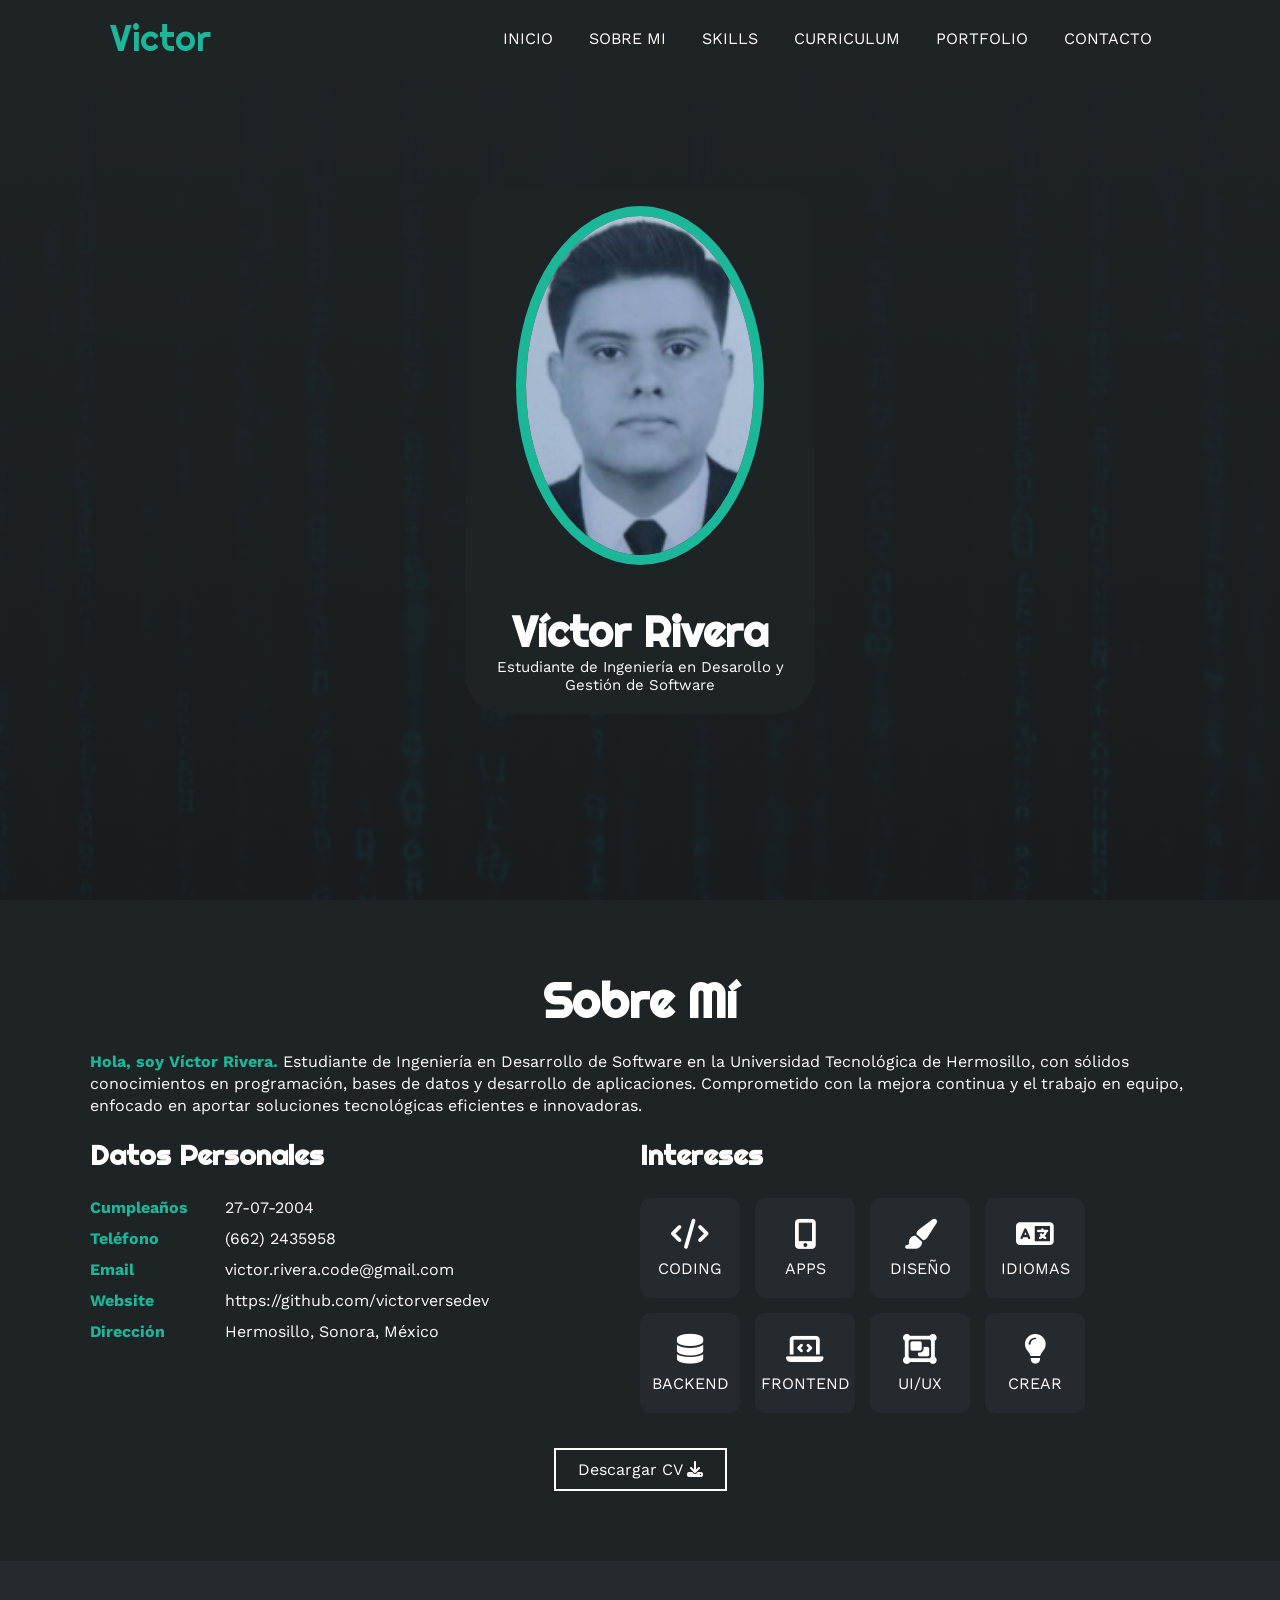
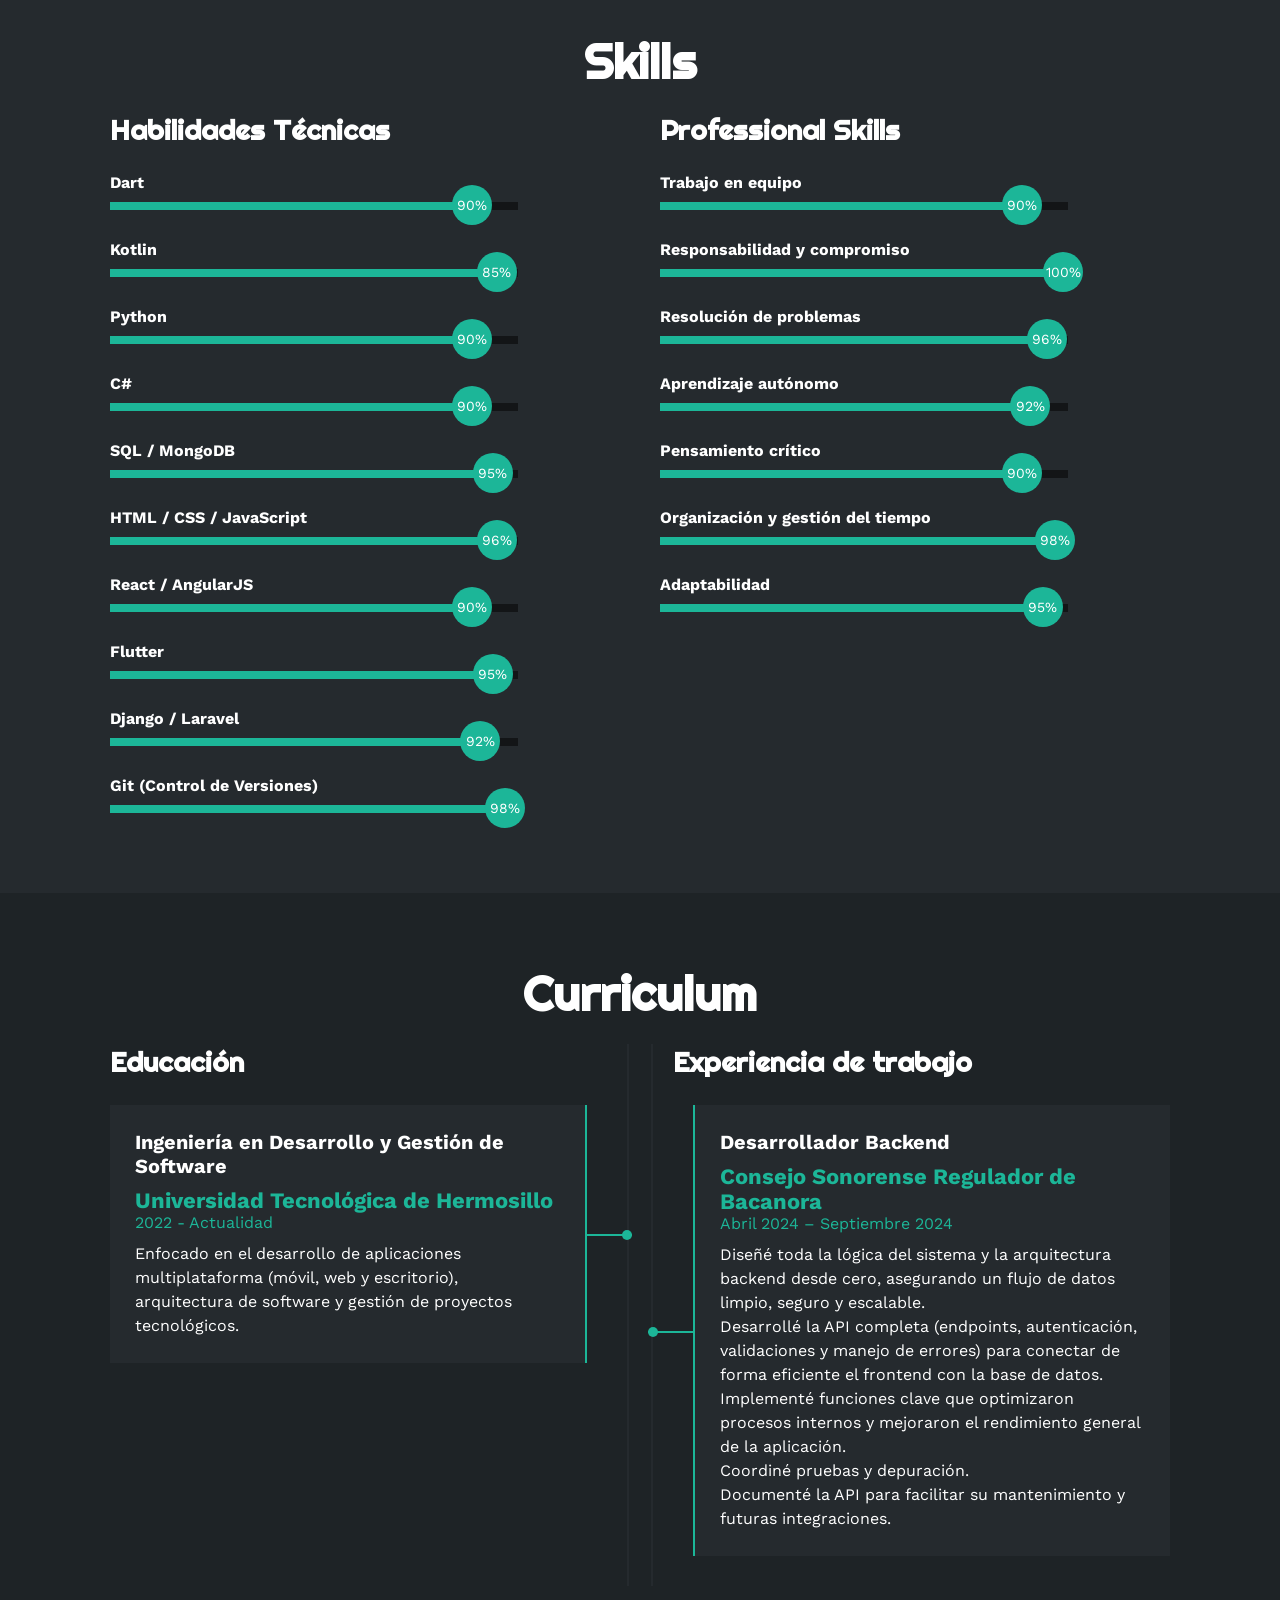
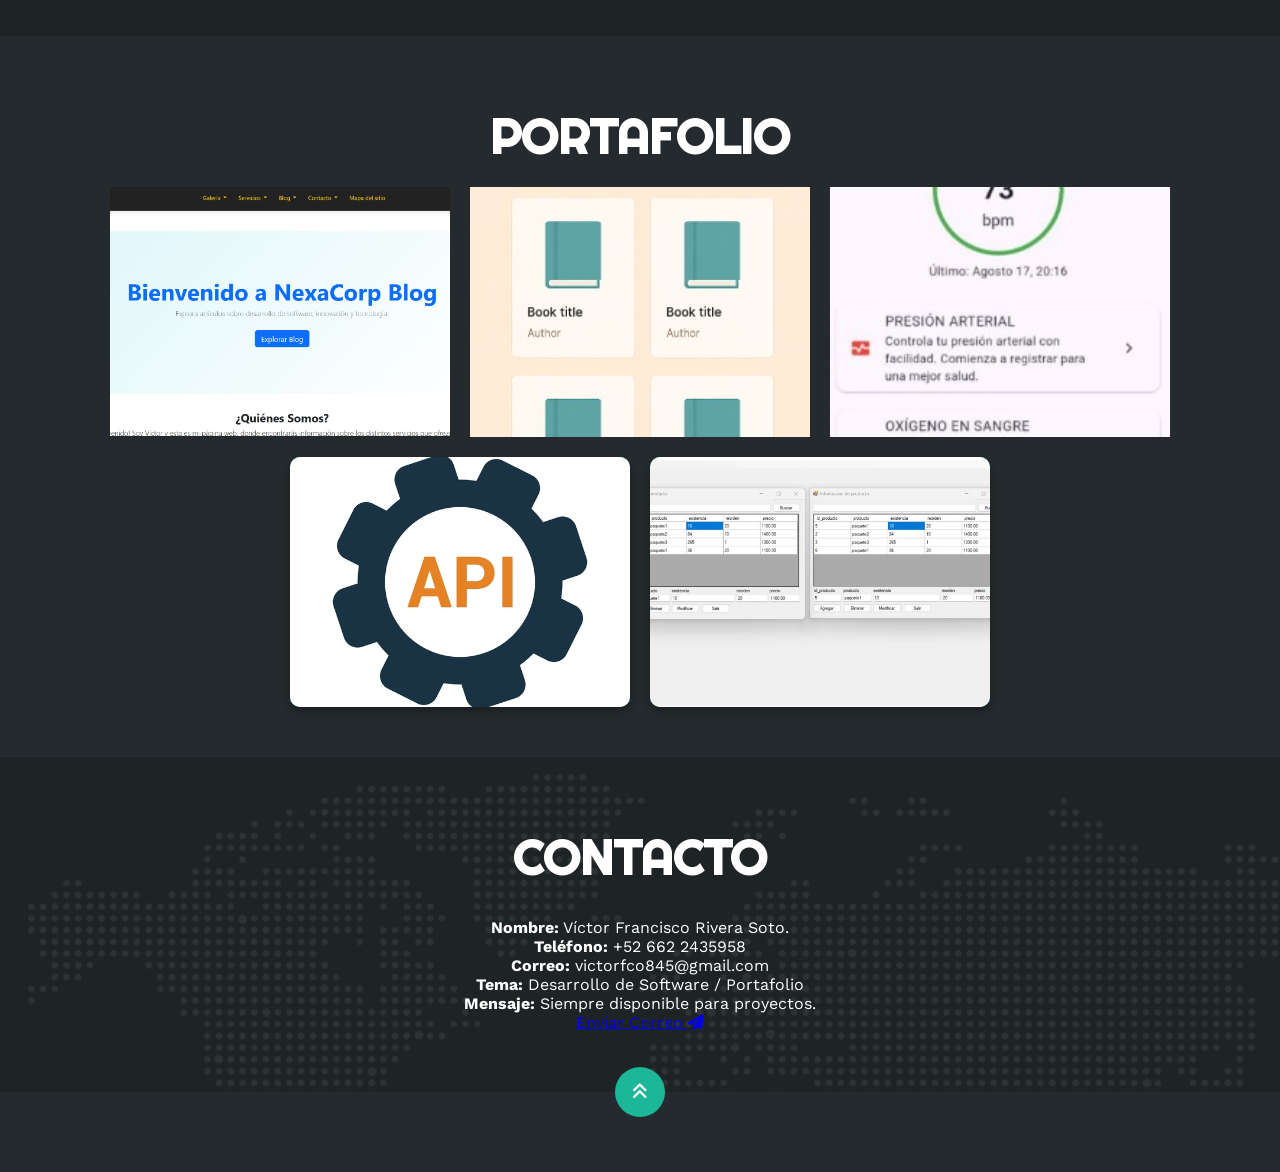
==== commit dc626a4f: "Se agregaron proyectos" ====
--- a/index.html
+++ b/index.html
@@ -358,35 +358,71 @@
 </section>
 
 
-    <!-- SECCION PORTFOLIO -->
-   <section id="portfolio" class="portfolio">
-    <div class="contenido-seccion">
-        <h2>PORTAFOLIO</h2>
-        <div class="galeria">
-            <div class="proyecto">
-                <img src="img/p1.jpg" alt="">
-                <div class="overlay">
-                    <h3>Diseño BLOG</h3>
-                    <p>BLOG PERSONAL</p>
-                </div>
-            </div>
-            <div class="proyecto">
-                <img src="img/p2.jpg" alt="">
-                <div class="overlay">
-                    <h3>Between Pages</h3>
-                    <p>Gestión / Biblioteca</p>
-                </div>
-            </div>
-            <div class="proyecto">
-                <img src="img/p3.jpg" alt="">
-                <div class="overlay">
-                    <h3>Diseño</h3>
-                    <p>app Web Responsiva</p>
-                </div>
-            </div>
-        </div>
-    </div>
+<!-- SECCION PORTFOLIO -->
+<section id="portfolio" class="portfolio">
+  <div class="contenido-seccion">
+    <h2>PORTAFOLIO</h2>
+    <div class="galeria">
+
+      <!-- Proyecto con imagen -->
+      <div class="proyecto" data-url="https://github.com/victorversedev/sitio-web.git">
+        <img src="img/p1.jpg" alt="">
+        <div class="overlay">
+          <h3>Diseño Blog Personal</h3>
+          <p>Flask / Python</p>
+        </div>
+      </div>
+
+      <div class="proyecto" data-url="https://github.com/victorversedev/betweenpages.git">
+        <img src="img/p2.jpg" alt="">
+        <div class="overlay">
+          <h3>Between Pages</h3>
+          <p>Laravel / PHP</p>
+        </div>
+      </div>
+
+      <div class="proyecto" data-url="https://github.com/victorversedev/healthin_smartphone.git">
+        <img src="img/p3.jpg" alt="">
+        <div class="overlay">
+          <h3>Diseño app móvil</h3>
+          <p>Flutter / Dart</p>
+        </div>
+      </div>
+
+
+      <div class="proyecto sin-imagen" data-url="https://github.com/victorversedev/Asistente.git">
+        <img src="img/api.jpg" alt="">
+        <div class="overlay">
+          <h3>API de Asistente Personal</h3>
+          <p>Laravel / PHP</p>
+        </div>
+      </div>
+
+      <div class="proyecto sin-imagen" data-url="https://github.com/victorversedev/Csshop.git">
+        <img src="img/p4.jpg" alt="">
+        <div class="overlay">
+          <h3>App escritorio de Reportes</h3>
+          <p>C# / SQL</p>
+        </div>
+      </div>
+
+    </div>
+  </div>
 </section>
+
+<!-- Script para abrir el enlace -->
+<script>
+  document.querySelectorAll('.proyecto').forEach(card => {
+    card.addEventListener('click', () => {
+      const url = card.getAttribute('data-url');
+      if (url) {
+        window.open(url, '_blank');
+      }
+    });
+  });
+</script>
+
+
 
 
    <!-- SECCION CONTACTO -->
--- a/estilo.css
+++ b/estilo.css
@@ -274,6 +274,10 @@
     right: -15px;
     font-size: 14px;
 }
+.progreso {
+  animation-fill-mode: forwards;
+}
+
 /* Estas clases se agregaran dinamicamente mediante javascript */
 
 
@@ -693,4 +697,40 @@
     .contacto .fila .col{
         width: 100%;
     }
-}+}
+
+.proyecto.sin-imagen {
+  background-color: #1CB698; /* color llamativo */
+  display: flex;
+  justify-content: center;
+  align-items: center;
+  height: 200px; /* igual altura que tus imágenes */
+  position: relative;
+  border-radius: 10px;
+  overflow: hidden;
+  box-shadow: 0 4px 10px rgba(0,0,0,0.3);
+}
+
+.proyecto.sin-imagen .overlay {
+  position: static;
+  text-align: center;
+  color: #fff;
+  background: none;
+  padding: 20px;
+}
+
+.proyecto.sin-imagen h3 {
+  font-size: 22px;
+  margin-bottom: 8px;
+}
+
+.proyecto.sin-imagen p {
+  font-size: 16px;
+  opacity: 0.9;
+}
+
+.proyecto.sin-imagen:hover {
+  opacity: 0.9;
+  transform: scale(1.02);
+  transition: 0.3s;
+}
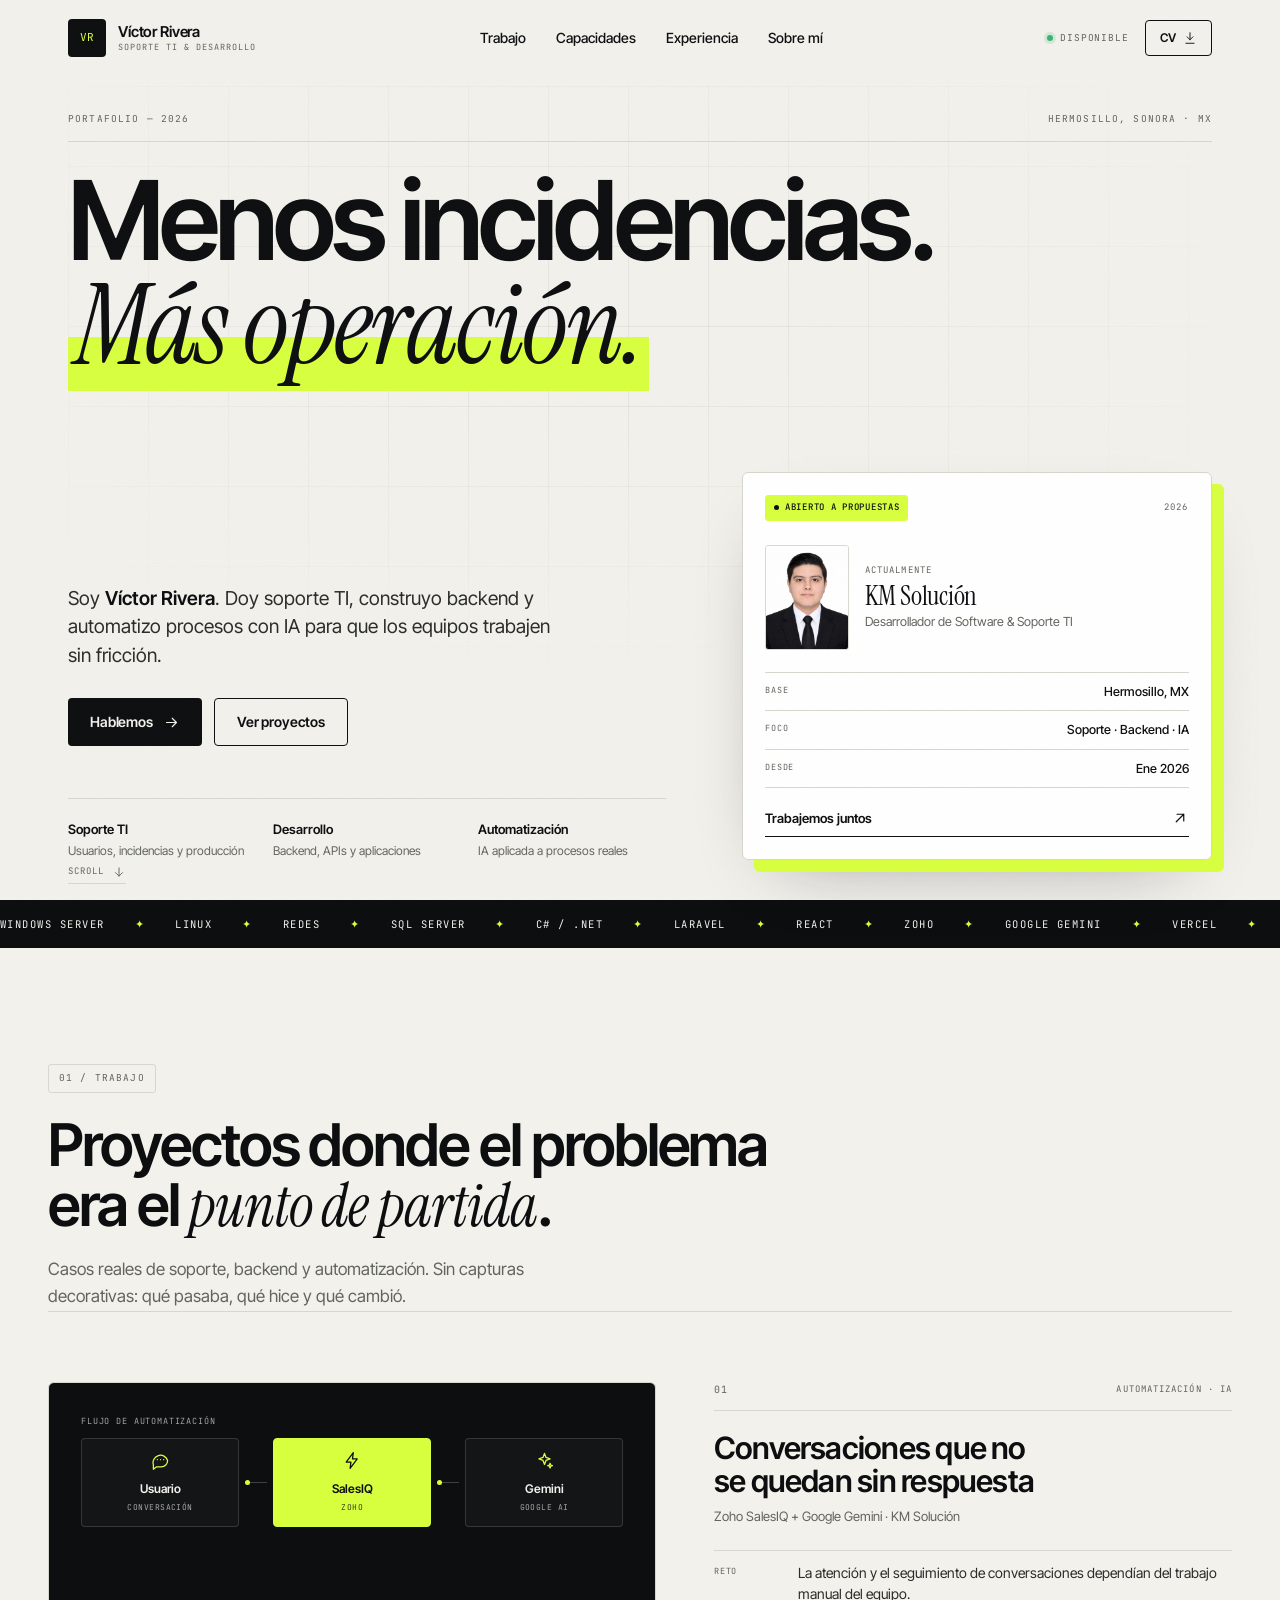
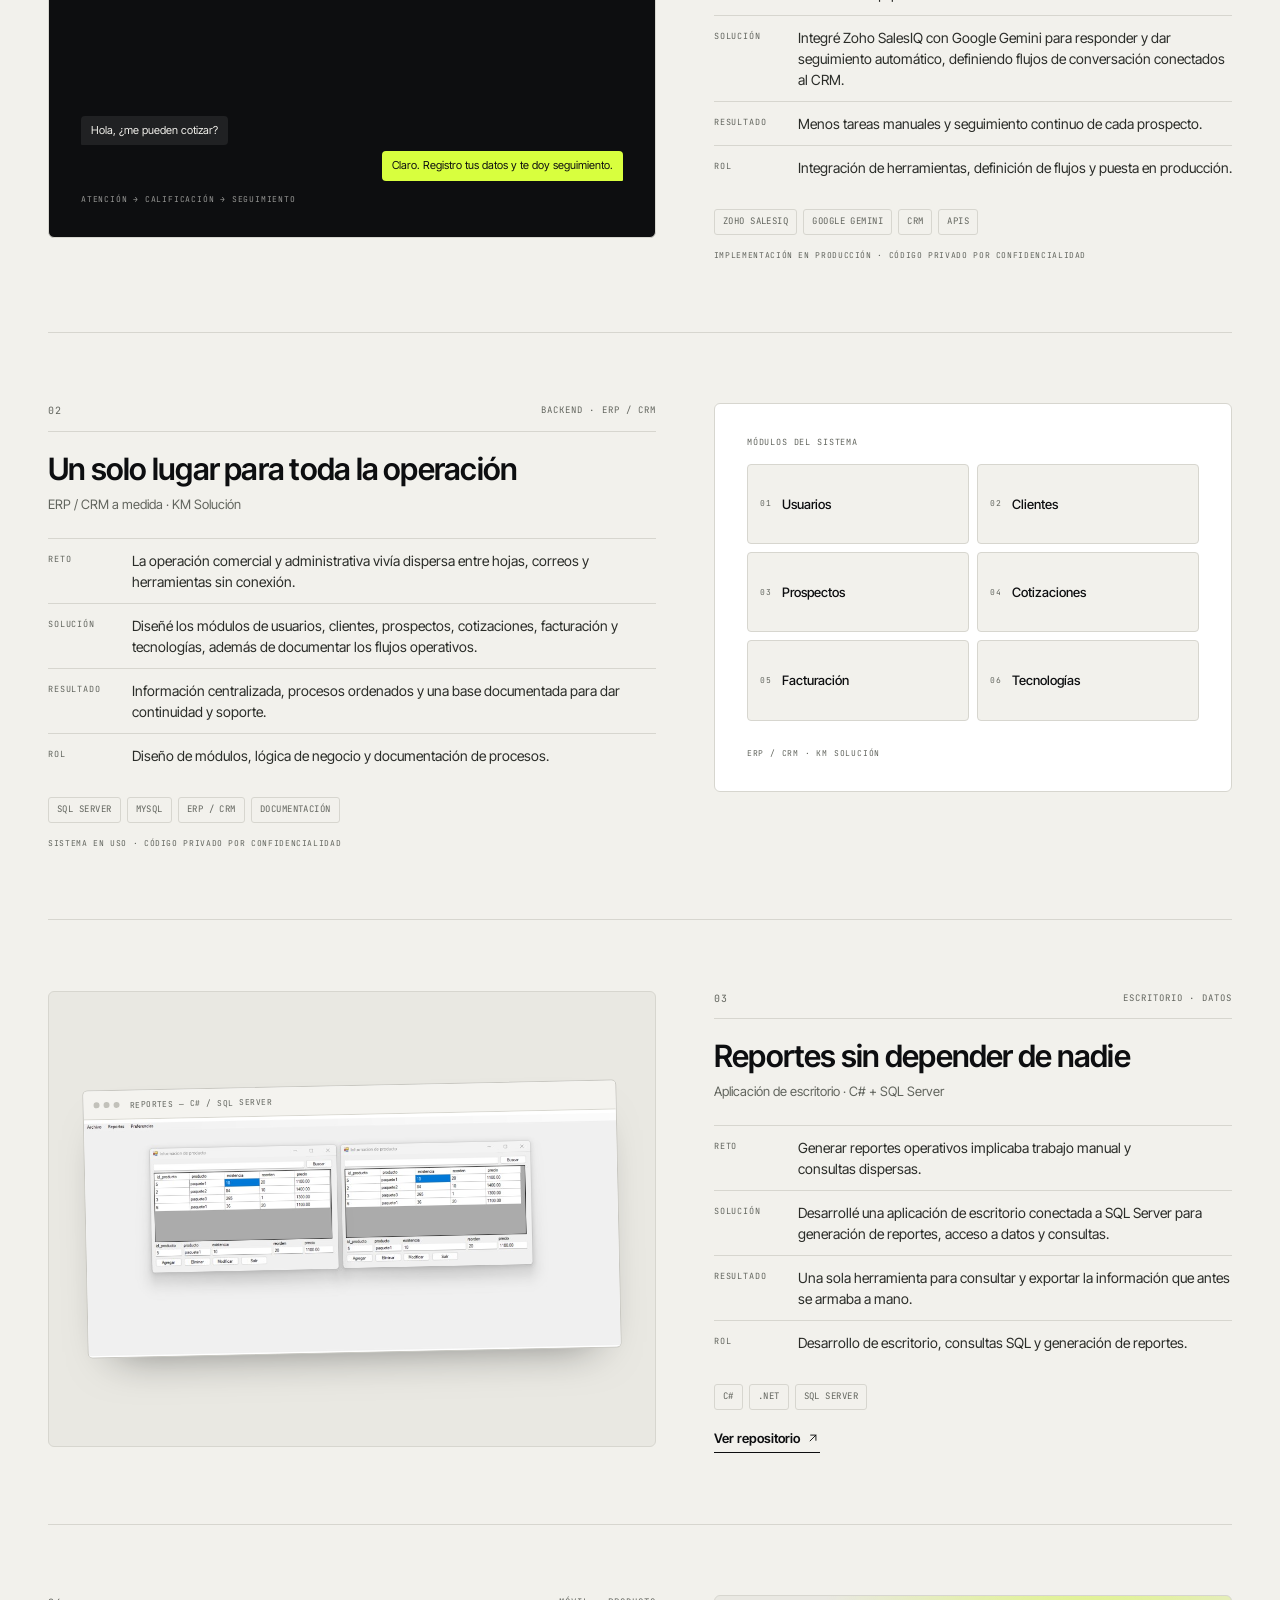
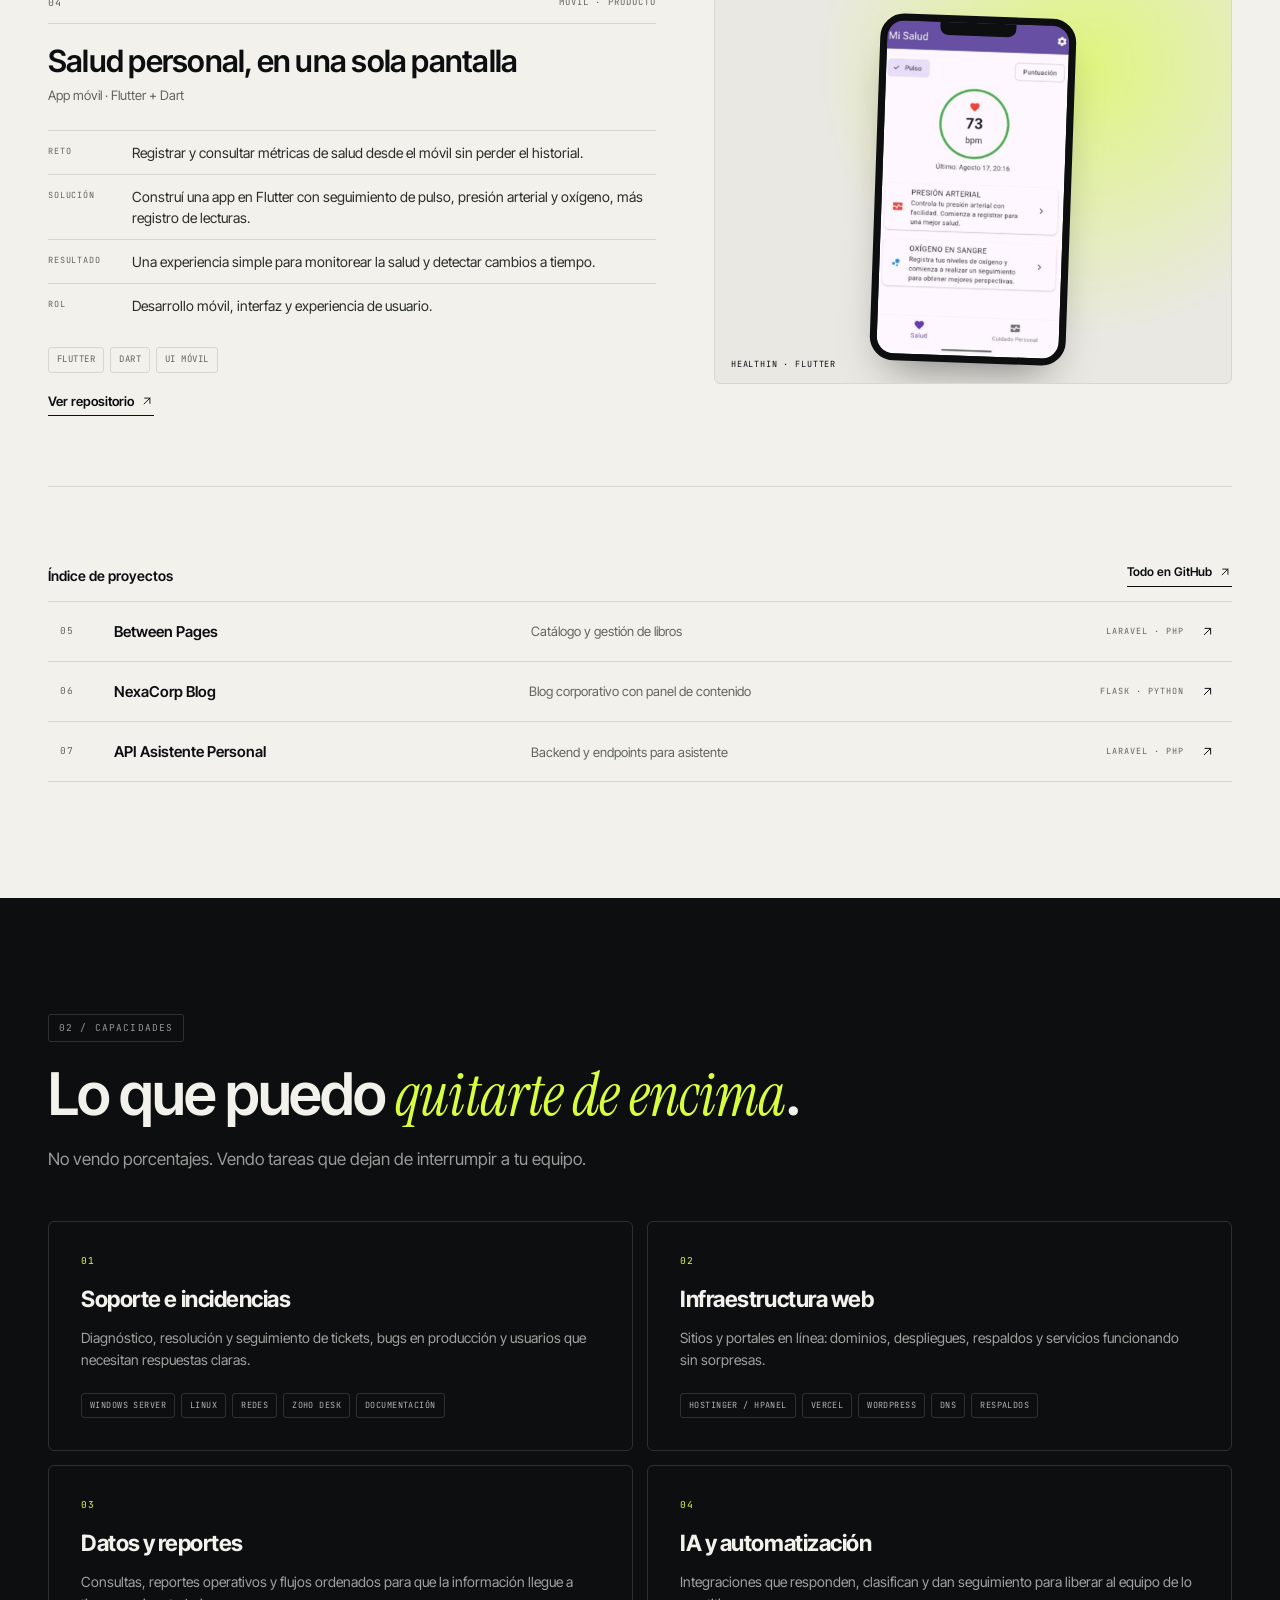
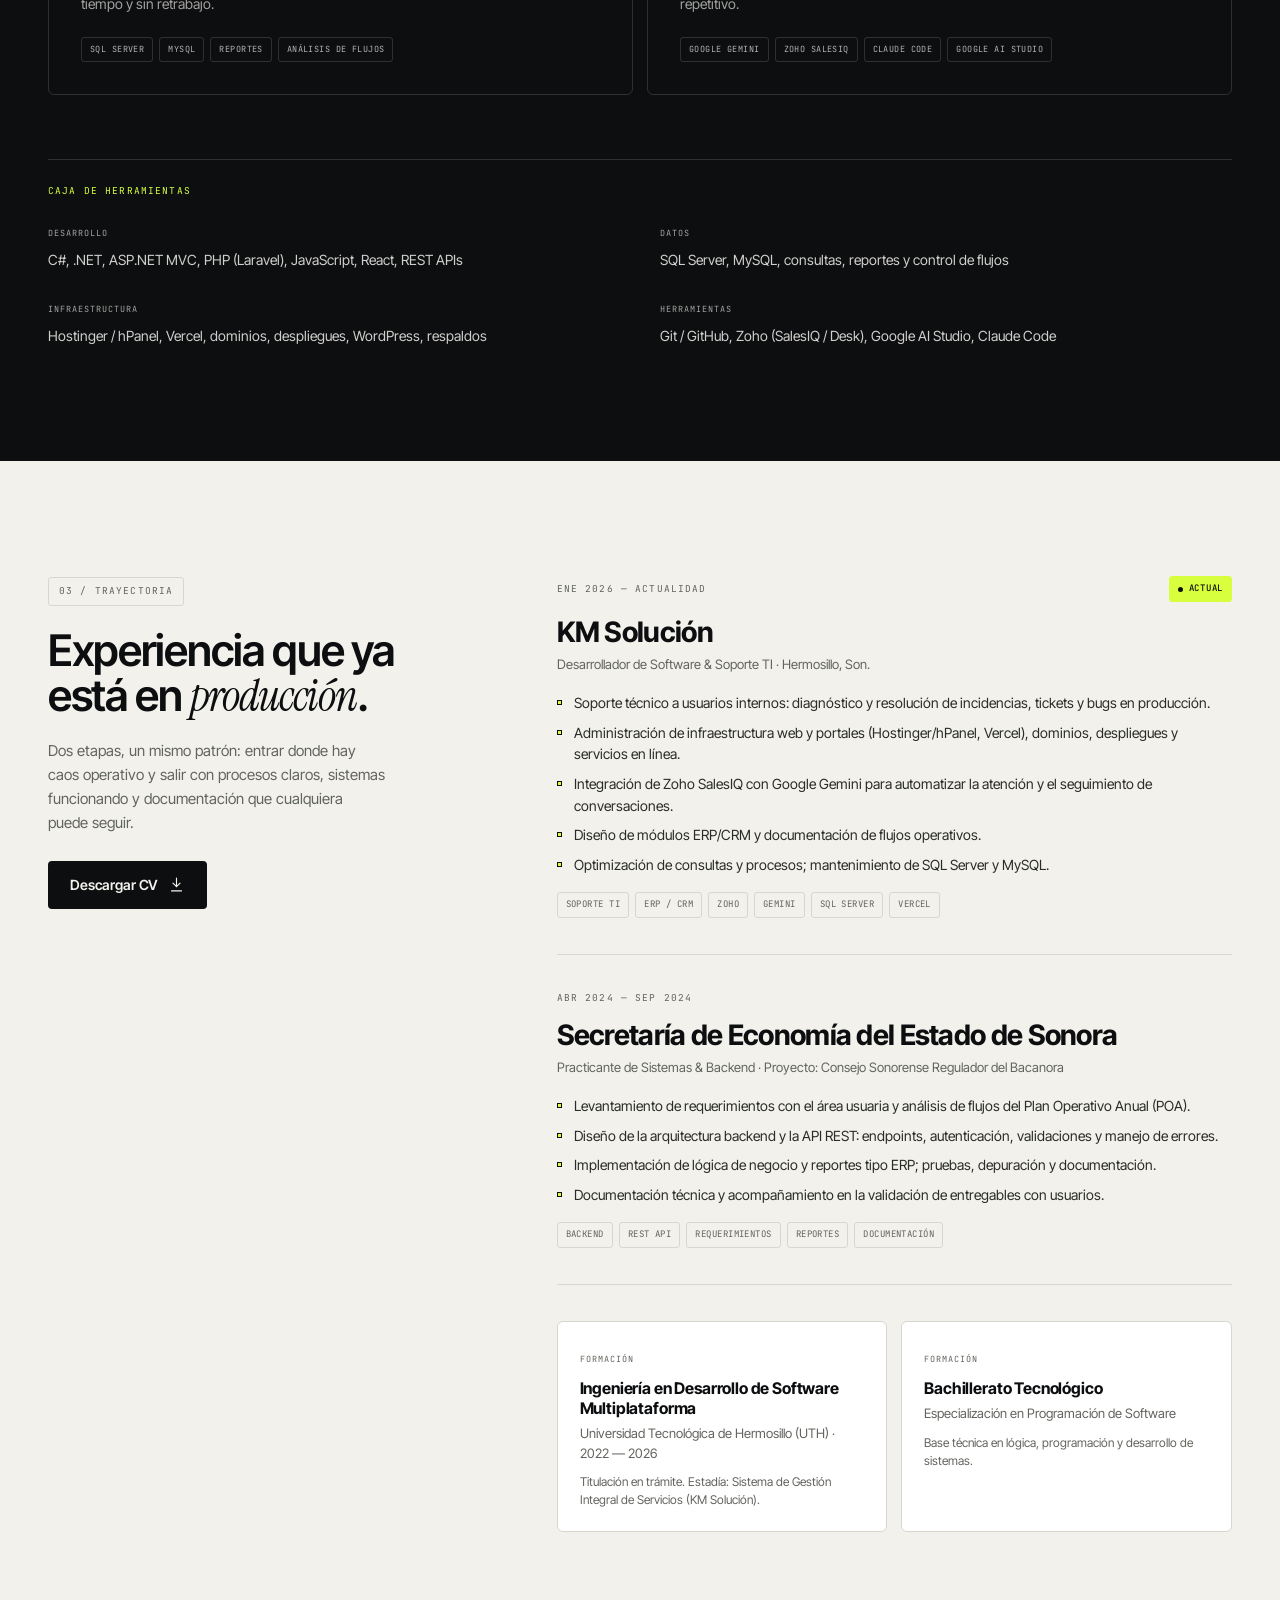
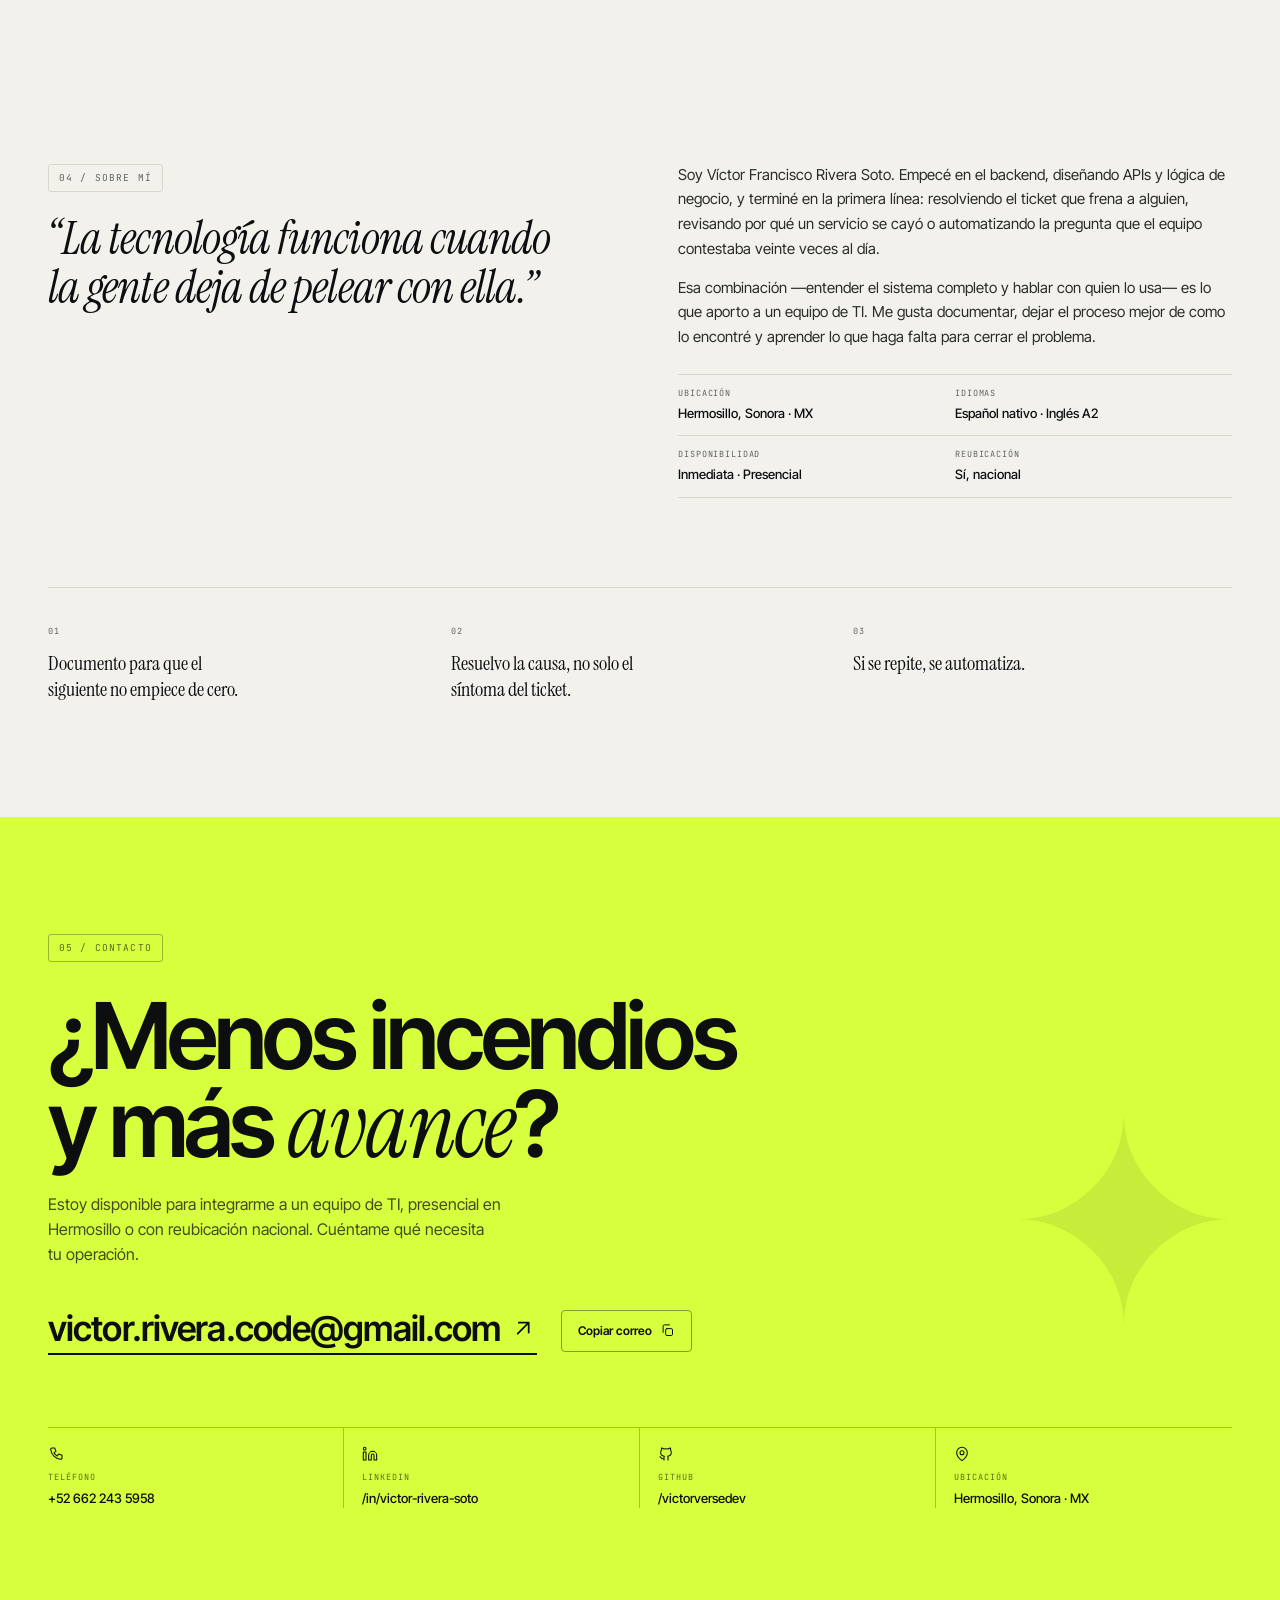
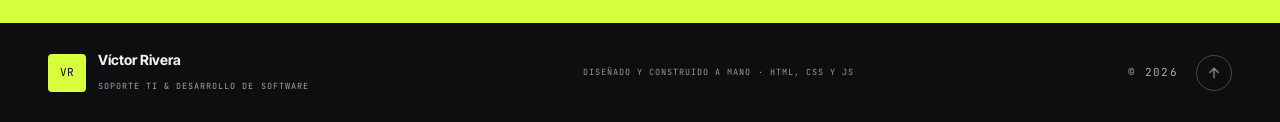
==== commit 0490a15f: "Se hiso cambios conforme a mi nueva experiencia" ====
--- a/index.html
+++ b/index.html
@@ -1,459 +1,734 @@
 <!DOCTYPE html>
 <html lang="es">
 <head>
-    <meta charset="UTF-8">
-    <meta http-equiv="X-UA-Compatible" content="IE=edge">
-    <meta name="viewport" content="width=device-width, initial-scale=1.0">
-    <link rel="stylesheet" href="https://cdnjs.cloudflare.com/ajax/libs/font-awesome/6.1.2/css/all.min.css" integrity="sha512-1sCRPdkRXhBV2PBLUdRb4tMg1w2YPf37qatUFeS7zlBy7jJI8Lf4VHwWfZZfpXtYSLy85pkm9GaYVYMfw5BC1A==" crossorigin="anonymous" referrerpolicy="no-referrer" />
-    <title>Portfolio</title>
-    <link rel="stylesheet" href="estilo.css">
+  <meta charset="UTF-8">
+  <meta name="viewport" content="width=device-width, initial-scale=1.0">
+  <script>document.documentElement.classList.add("js");</script>
+  <noscript><style>.reveal{opacity:1 !important;transform:none !important}</style></noscript>
+  <title>Víctor Rivera — Soporte TI &amp; Desarrollo de Software</title>
+  <meta name="description" content="Soporte TI, desarrollo backend y automatización con IA. Víctor Rivera, experiencia en KM Solución y Secretaría de Economía de Sonora. Hermosillo, México.">
+  <meta name="author" content="Víctor Francisco Rivera Soto">
+  <meta name="theme-color" content="#F2F1EC">
+  <link rel="canonical" href="https://portafolio-victor-three.vercel.app/">
+  <link rel="icon" href="img/favicon.svg" type="image/svg+xml">
+
+  <!-- Open Graph -->
+  <meta property="og:type" content="website">
+  <meta property="og:locale" content="es_MX">
+  <meta property="og:title" content="Víctor Rivera — Soporte TI &amp; Desarrollo de Software">
+  <meta property="og:description" content="Menos incidencias. Más operación. Soporte TI, backend y automatización con IA.">
+  <meta property="og:url" content="https://portafolio-victor-three.vercel.app/">
+  <meta property="og:image" content="https://portafolio-victor-three.vercel.app/img/og.jpg">
+  <meta property="og:image:width" content="1200">
+  <meta property="og:image:height" content="630">
+  <meta name="twitter:card" content="summary_large_image">
+
+  <!-- Tipografía -->
+  <link rel="preconnect" href="https://fonts.googleapis.com">
+  <link rel="preconnect" href="https://fonts.gstatic.com" crossorigin>
+  <link href="https://fonts.googleapis.com/css2?family=Instrument+Serif:ital@0;1&family=Inter+Tight:wght@400;500;600;700&family=JetBrains+Mono:wght@400;500&display=swap" rel="stylesheet">
+
+  <link rel="stylesheet" href="estilo.css">
+
+  <script type="application/ld+json">
+  {
+    "@context": "https://schema.org",
+    "@type": "Person",
+    "name": "Víctor Francisco Rivera Soto",
+    "jobTitle": "Soporte TI & Desarrollador de Software",
+    "email": "mailto:victor.rivera.code@gmail.com",
+    "telephone": "+526622435958",
+    "url": "https://portafolio-victor-three.vercel.app",
+    "address": {
+      "@type": "PostalAddress",
+      "addressLocality": "Hermosillo",
+      "addressRegion": "Sonora",
+      "addressCountry": "MX"
+    },
+    "sameAs": [
+      "https://github.com/victorversedev",
+      "https://www.linkedin.com/in/v%C3%ADctor-francisco-rivera-soto-ab3b212b9"
+    ]
+  }
+  </script>
 </head>
 <body>
-    <!-- MENU ENCABEZADO -->
-    <div class="contenedor-header">
-        <header>
-            <div class="logo">
-                <a href="#">Victor</a>
-            </div>
-            <nav id="nav">
-                <ul>
-                    <li><a href="#inicio" onclick="seleccionar()">INICIO</a></li>
-                    <li><a href="#sobremi" onclick="seleccionar()">SOBRE MI</a></li>
-                    <li><a href="#skills" onclick="seleccionar()">SKILLS</a></li>
-                    <li><a href="#curriculum" onclick="seleccionar()">CURRICULUM</a></li>
-                    <li><a href="#portfolio" onclick="seleccionar()">PORTFOLIO</a></li>
-                    <li><a href="#contacto" onclick="seleccionar()">CONTACTO</a></li>
-                </ul>
-            </nav>
-            <div class="nav-responsive" onclick="mostrarOcultarMenu()">
-                <i class="fa-solid fa-bars"></i>
-            </div>
-        </header>
+
+  <a class="skip-link" href="#contenido">Saltar al contenido</a>
+  <div class="scroll-progress" aria-hidden="true"></div>
+
+  <!-- Sprite de iconos -->
+  <svg xmlns="http://www.w3.org/2000/svg" style="display:none" aria-hidden="true">
+    <symbol id="i-arrow" viewBox="0 0 24 24"><path d="M5 12h14M13 6l6 6-6 6"/></symbol>
+    <symbol id="i-arrow-up-right" viewBox="0 0 24 24"><path d="M7 17 17 7M8 7h9v9"/></symbol>
+    <symbol id="i-arrow-down" viewBox="0 0 24 24"><path d="M12 5v14M6 13l6 6 6-6"/></symbol>
+    <symbol id="i-download" viewBox="0 0 24 24"><path d="M12 3v12M7 10l5 5 5-5M5 21h14"/></symbol>
+    <symbol id="i-copy" viewBox="0 0 24 24"><rect x="9" y="9" width="11" height="11" rx="2"/><path d="M5 15V5a2 2 0 0 1 2-2h8"/></symbol>
+    <symbol id="i-check" viewBox="0 0 24 24"><path d="m4 12 5 5L20 6"/></symbol>
+    <symbol id="i-mail" viewBox="0 0 24 24"><rect x="3" y="5" width="18" height="14" rx="2"/><path d="m3 7 9 6 9-6"/></symbol>
+    <symbol id="i-phone" viewBox="0 0 24 24"><path d="M6 3h4l2 5-3 2a13 13 0 0 0 5 5l2-3 5 2v4a2 2 0 0 1-2 2A17 17 0 0 1 4 5a2 2 0 0 1 2-2Z"/></symbol>
+    <symbol id="i-pin" viewBox="0 0 24 24"><path d="M20 10c0 6-8 12-8 12S4 16 4 10a8 8 0 1 1 16 0Z"/><circle cx="12" cy="10" r="3"/></symbol>
+    <symbol id="i-github" viewBox="0 0 24 24"><path d="M9 19c-4.3 1.4-4.3-2.5-6-3m12 5v-3.5c0-1 .1-1.4-.5-2 2.8-.3 5.5-1.4 5.5-6a4.6 4.6 0 0 0-1.3-3.2 4.2 4.2 0 0 0-.1-3.2s-1.1-.3-3.5 1.3a12.3 12.3 0 0 0-6.2 0C6.5 2.8 5.4 3.1 5.4 3.1a4.2 4.2 0 0 0-.1 3.2A4.6 4.6 0 0 0 4 9.5c0 4.6 2.7 5.7 5.5 6-.6.6-.6 1.2-.5 2V21"/></symbol>
+    <symbol id="i-linkedin" viewBox="0 0 24 24"><path d="M16 8a6 6 0 0 1 6 6v7h-4v-7a2 2 0 0 0-4 0v7h-4v-7a6 6 0 0 1 6-6Z"/><rect x="2" y="9" width="4" height="12"/><circle cx="4" cy="4" r="2"/></symbol>
+    <symbol id="i-menu" viewBox="0 0 24 24"><path d="M4 7h16M4 12h16M4 17h16"/></symbol>
+    <symbol id="i-close" viewBox="0 0 24 24"><path d="M6 6l12 12M18 6 6 18"/></symbol>
+    <symbol id="i-headset" viewBox="0 0 24 24"><path d="M4 14v-2a8 8 0 0 1 16 0v2"/><rect x="2" y="14" width="4" height="6" rx="1"/><rect x="18" y="14" width="4" height="6" rx="1"/><path d="M20 20v1a2 2 0 0 1-2 2h-4"/></symbol>
+    <symbol id="i-server" viewBox="0 0 24 24"><rect x="3" y="4" width="18" height="7" rx="1"/><rect x="3" y="13" width="18" height="7" rx="1"/><path d="M7 7.5h.01M7 16.5h.01"/></symbol>
+    <symbol id="i-chart" viewBox="0 0 24 24"><path d="M3 21h18M7 17V9M12 17V5M17 17v-6"/></symbol>
+    <symbol id="i-spark" viewBox="0 0 24 24"><path d="m12 3 1.9 5.1L19 10l-5.1 1.9L12 17l-1.9-5.1L5 10l5.1-1.9L12 3Z"/><path d="M19 15.5l.8 2.2 2.2.8-2.2.8-.8 2.2-.8-2.2-2.2-.8 2.2-.8.8-2.2Z"/></symbol>
+    <symbol id="i-chat" viewBox="0 0 24 24"><path d="M21 12a8 8 0 0 1-8 8H7l-4 3v-5.5A8 8 0 1 1 21 12Z"/><path d="M8 11h.01M12 11h.01M16 11h.01"/></symbol>
+    <symbol id="i-zap" viewBox="0 0 24 24"><path d="M13 2 4 14h6l-1 8 9-12h-6l1-8Z"/></symbol>
+    <symbol id="i-db" viewBox="0 0 24 24"><ellipse cx="12" cy="5" rx="8" ry="3"/><path d="M4 5v6c0 1.7 3.6 3 8 3s8-1.3 8-3V5"/><path d="M4 11v6c0 1.7 3.6 3 8 3s8-1.3 8-3v-6"/></symbol>
+    <symbol id="i-code" viewBox="0 0 24 24"><path d="m8 8-4 4 4 4M16 8l4 4-4 4M14 5l-4 14"/></symbol>
+  </svg>
+
+  <!-- ============ HEADER ============ -->
+  <header class="site-header" id="site-header">
+    <div class="site-header__inner">
+      <a class="brand" href="#inicio">
+        <span class="brand__mark" aria-hidden="true">VR</span>
+        <span class="brand__text">
+          <strong>Víctor Rivera</strong>
+          <span>Soporte TI &amp; Desarrollo</span>
+        </span>
+      </a>
+
+      <nav class="site-nav" aria-label="Principal">
+        <a href="#trabajo">Trabajo</a>
+        <a href="#capacidades">Capacidades</a>
+        <a href="#experiencia">Experiencia</a>
+        <a href="#sobremi">Sobre mí</a>
+      </nav>
+
+      <div class="site-header__actions">
+        <span class="status"><span class="status__dot" aria-hidden="true"></span> Disponible</span>
+        <a class="btn btn--sm btn--ghost" href="cv.pdf" download="Victor_Rivera_CV.pdf">
+          CV <svg class="icon" aria-hidden="true"><use href="#i-download"/></svg>
+        </a>
+        <button class="menu-btn" id="menu-btn" aria-expanded="false" aria-controls="mobile-menu" aria-label="Abrir menú">
+          <svg class="icon icon--menu" aria-hidden="true"><use href="#i-menu"/></svg>
+          <svg class="icon icon--close" aria-hidden="true"><use href="#i-close"/></svg>
+        </button>
+      </div>
     </div>
-
-    <!-- SECCION INICIO -->
-    <section id="inicio" class="inicio">
-        <div class="contenido-banner">
-            <div class="contenedor-img">
-                <img src="img/hero.png" alt="">
-            </div>
-            <h1>Víctor Rivera</h1>
-            <h2>Estudiante de Ingeniería en Desarollo y Gestión de Software</h2>
-           
-        </div>
-    </section>
-
-    <!-- SECCION SOBRE MI -->
-    <section id="sobremi" class="sobremi">
-        <div class="contenido-seccion">
-            <h2>Sobre Mí</h2>
-            <p><span>Hola, soy Víctor Rivera.</span> Estudiante de Ingeniería en Desarrollo de Software en la
-Universidad Tecnológica de Hermosillo, con sólidos
-conocimientos en programación, bases de datos y desarrollo de
-aplicaciones. Comprometido con la mejora continua y el trabajo
-en equipo, enfocado en aportar soluciones tecnológicas
-eficientes e innovadoras.
-</p>
-
-            <div class="fila">
-                <!-- datos personales -->
-                <div class="col">
-                    <h3>Datos Personales</h3>
-                    <ul>
-                        <li>
-                            <strong>Cumpleaños</strong>
-                            27-07-2004
-                        </li>
-                        <li>
-                            <strong>Teléfono</strong>
-                            (662) 2435958
-                        </li>
-                        <li>
-                            <strong>Email</strong>
-                            victor.rivera.code@gmail.com
-                        </li>
-                        <li>
-                            <strong>Website</strong>
-                            https://github.com/victorversedev
-                        </li>
-                        <li>
-                            <strong>Dirección</strong>
-                            Hermosillo, Sonora, México
-                        </li>
-                    </ul>
-                </div>
-
-                <div class="col">
-  <h3>Intereses</h3>
-  <div class="contenedor-intereses">
-    <div class="interes">
-      <i class="fa-solid fa-code"></i>
-      <span>CODING</span>
-    </div>
-    <div class="interes">
-      <i class="fa-solid fa-mobile-screen-button"></i>
-      <span>APPS</span>
-    </div>
-    <div class="interes">
-      <i class="fa-solid fa-paintbrush"></i>
-      <span>DISEÑO</span>
-    </div>
-    <div class="interes">
-      <i class="fa-solid fa-language"></i>
-      <span>IDIOMAS</span>
-    </div>
-   <div class="interes">
-  <i class="fa-solid fa-database"></i>
-  <span>BACKEND</span>
-</div>
-
-<div class="interes">
-  <i class="fa-solid fa-laptop-code"></i>
-  <span>FRONTEND</span>
-</div>
-<div class="interes">
-  <i class="fa-solid fa-object-group"></i>
-  <span>UI/UX</span>
-</div>
-<div class="interes">
-  <i class="fa-solid fa-lightbulb"></i>
-  <span>CREAR</span>
-</div>
-
-  </div>
-</div>
-            </div>
-           <button id="descargarCV">
-    Descargar CV <i class="fa-solid fa-download"></i>
-    <span class="overlay"></span>
-</button>
-
-<script>
-document.getElementById("descargarCV").addEventListener("click", function() {
-    const link = document.createElement("a");
-    link.href = "cv.pdf";       // Tu PDF está en la raíz del proyecto
-    link.download = "cv.pdf";   // Nombre con el que se descargará
-    link.click();
-});
-</script>
-
-        </div>
-    </section>
-
-    <!-- SECCION SKILLS -->
-    <section class="skills" id="skills">
-        <div class="contenido-seccion">
-            <h2>Skills</h2>
-            <div class="fila">
-               <!-- Habilidades Técnicas -->
-<div class="col">
-    <h3>Habilidades Técnicas</h3>
-
-    <div class="skill">
-        <span>Dart</span>
-        <div class="barra-skill">
-            <div class="progreso dart">
-                <span>90%</span>
-            </div>
-        </div>
-    </div>
-
-    <div class="skill">
-        <span>Kotlin</span>
-        <div class="barra-skill">
-            <div class="progreso kotlin">
-                <span>85%</span>
-            </div>
-        </div>
-    </div>
-
-    <div class="skill">
-        <span>Python</span>
-        <div class="barra-skill">
-            <div class="progreso python">
-                <span>90%</span>
-            </div>
-        </div>
-    </div>
-
-    <div class="skill">
-        <span>C#</span>
-        <div class="barra-skill">
-            <div class="progreso csharp">
-                <span>90%</span>
-            </div>
-        </div>
-    </div>
-
-    <div class="skill">
-        <span>SQL / MongoDB</span>
-        <div class="barra-skill">
-            <div class="progreso sql">
-                <span>95%</span>
-            </div>
-        </div>
-    </div>
-
-    <div class="skill">
-        <span>HTML / CSS / JavaScript</span>
-        <div class="barra-skill">
-            <div class="progreso htmlcss">
-                <span>96%</span>
-            </div>
-        </div>
-    </div>
-
-    <div class="skill">
-        <span>React / AngularJS</span>
-        <div class="barra-skill">
-            <div class="progreso react">
-                <span>90%</span>
-            </div>
-        </div>
-    </div>
-
-    <div class="skill">
-        <span>Flutter</span>
-        <div class="barra-skill">
-            <div class="progreso flutter">
-                <span>95%</span>
-            </div>
-        </div>
-    </div>
-
-    <div class="skill">
-        <span>Django / Laravel</span>
-        <div class="barra-skill">
-            <div class="progreso django">
-                <span>92%</span>
-            </div>
-        </div>
-    </div>
-
-    <div class="skill">
-        <span>Git (Control de Versiones)</span>
-        <div class="barra-skill">
-            <div class="progreso git">
-                <span>98%</span>
-            </div>
-        </div>
-    </div>
-</div>
-
-
-    <!-- HABILIDADES -->
-<div class="col">
-    <h3>Professional Skills</h3>
-
-    <div class="skill">
-        <span>Trabajo en equipo</span>
-        <div class="barra-skill">
-            <div class="progreso trabajo">
-                <span>90%</span>
-            </div>
-        </div>
-    </div>
-
-    <div class="skill">
-        <span>Responsabilidad y compromiso</span>
-        <div class="barra-skill">
-            <div class="progreso responsabilidad">
-                <span>100%</span>
-            </div>
-        </div>
-    </div>
-
-    <div class="skill">
-        <span>Resolución de problemas</span>
-        <div class="barra-skill">
-            <div class="progreso resolucion">
-                <span>96%</span>
-            </div>
-        </div>
-    </div>
-
-    <div class="skill">
-        <span>Aprendizaje autónomo</span>
-        <div class="barra-skill">
-            <div class="progreso autonomo">
-                <span>92%</span>
-            </div>
-        </div>
-    </div>
-
-    <div class="skill">
-        <span>Pensamiento crítico</span>
-        <div class="barra-skill">
-            <div class="progreso pensamiento">
-                <span>90%</span>
-            </div>
-        </div>
-    </div>
-
-    <div class="skill">
-        <span>Organización y gestión del tiempo</span>
-        <div class="barra-skill">
-            <div class="progreso organizacion">
-                <span>98%</span>
-            </div>
-        </div>
-    </div>
-
-    <div class="skill">
-        <span>Adaptabilidad</span>
-        <div class="barra-skill">
-            <div class="progreso adaptabilidad">
-                <span>95%</span>
-            </div>
-        </div>
-    </div>
-</div>
-
-
-            </div>
-        </div>
-    </section>
-
-   <!-- SECCION CURRICULUM -->
-<section id="curriculum" class="curriculum">
-    <div class="contenido-seccion">
-        <h2>Curriculum</h2>
-        <div class="fila">
-
-            <!-- EDUCACIÓN -->
-            <div class="col izquierda">
-                <h3>Educación</h3>
-                <div class="item izq">
-                    <h4>Ingeniería en Desarrollo y Gestión de Software</h4>
-                    <span class="casa">Universidad Tecnológica de Hermosillo</span>
-                    <span class="fecha">2022 - Actualidad</span>
-                    <p>Enfocado en el desarrollo de aplicaciones multiplataforma (móvil, web y escritorio), arquitectura de software y gestión de proyectos tecnológicos.</p>
-                    <div class="conectori">
-                        <div class="circuloi"></div>
-                    </div>
-                </div>
-            </div>
-
-            <!-- EXPERIENCIA LABORAL -->
-            <div class="col derecha">
-                <h3>Experiencia de trabajo</h3>
-               <div class="item der">
-    <h4>Desarrollador Backend</h4>
-    <span class="casa">Consejo Sonorense Regulador de Bacanora</span>
-    <span class="fecha">Abril 2024 – Septiembre 2024</span>
-    <p>Diseñé toda la lógica del sistema y la arquitectura backend desde cero, asegurando un flujo de datos limpio, seguro y escalable.</p>
-    <p>Desarrollé la API completa (endpoints, autenticación, validaciones y manejo de errores) para conectar de forma eficiente el frontend con la base de datos.</p>
-    <p>Implementé funciones clave que optimizaron procesos internos y mejoraron el rendimiento general de la aplicación.</p>
-    <p>Coordiné pruebas y depuración.</p>
-    <p>Documenté la API para facilitar su mantenimiento y futuras integraciones.</p>
-    <div class="conectord">
-        <div class="circulod"></div>
-    </div>
-</div>
-
-            </div>
-
-        </div>
-    </div>
-</section>
-
-
-<!-- SECCION PORTFOLIO -->
-<section id="portfolio" class="portfolio">
-  <div class="contenido-seccion">
-    <h2>PORTAFOLIO</h2>
-    <div class="galeria">
-
-      <!-- Proyecto con imagen -->
-      <div class="proyecto" data-url="https://github.com/victorversedev/sitio-web.git">
-        <img src="img/p1.jpg" alt="">
-        <div class="overlay">
-          <h3>Diseño Blog Personal</h3>
-          <p>Flask / Python</p>
-        </div>
-      </div>
-
-      <div class="proyecto" data-url="https://github.com/victorversedev/betweenpages.git">
-        <img src="img/p2.jpg" alt="">
-        <div class="overlay">
-          <h3>Between Pages</h3>
-          <p>Laravel / PHP</p>
-        </div>
-      </div>
-
-      <div class="proyecto" data-url="https://github.com/victorversedev/healthin_smartphone.git">
-        <img src="img/p3.jpg" alt="">
-        <div class="overlay">
-          <h3>Diseño app móvil</h3>
-          <p>Flutter / Dart</p>
-        </div>
-      </div>
-
-
-      <div class="proyecto sin-imagen" data-url="https://github.com/victorversedev/Asistente.git">
-        <img src="img/api.jpg" alt="">
-        <div class="overlay">
-          <h3>API de Asistente Personal</h3>
-          <p>Laravel / PHP</p>
-        </div>
-      </div>
-
-      <div class="proyecto sin-imagen" data-url="https://github.com/victorversedev/Csshop.git">
-        <img src="img/p4.jpg" alt="">
-        <div class="overlay">
-          <h3>App escritorio de Reportes</h3>
-          <p>C# / SQL</p>
-        </div>
-      </div>
-
+  </header>
+
+  <!-- Menú móvil -->
+  <div class="mobile-menu" id="mobile-menu" aria-hidden="true">
+    <nav class="mobile-menu__nav" aria-label="Menú móvil">
+      <a href="#trabajo"><span class="mono">01</span> Trabajo</a>
+      <a href="#capacidades"><span class="mono">02</span> Capacidades</a>
+      <a href="#experiencia"><span class="mono">03</span> Experiencia</a>
+      <a href="#sobremi"><span class="mono">04</span> Sobre mí</a>
+      <a href="#contacto"><span class="mono">05</span> Contacto</a>
+    </nav>
+    <div class="mobile-menu__foot">
+      <a href="mailto:victor.rivera.code@gmail.com">victor.rivera.code@gmail.com</a>
+      <div class="mobile-menu__social">
+        <a href="https://github.com/victorversedev" target="_blank" rel="noopener">GitHub</a>
+        <a href="https://www.linkedin.com/in/v%C3%ADctor-francisco-rivera-soto-ab3b212b9" target="_blank" rel="noopener">LinkedIn</a>
+        <a href="cv.pdf" download="Victor_Rivera_CV.pdf">Descargar CV</a>
+      </div>
     </div>
   </div>
-</section>
-
-<!-- Script para abrir el enlace -->
-<script>
-  document.querySelectorAll('.proyecto').forEach(card => {
-    card.addEventListener('click', () => {
-      const url = card.getAttribute('data-url');
-      if (url) {
-        window.open(url, '_blank');
-      }
-    });
-  });
-</script>
-
-
-
-
-   <!-- SECCION CONTACTO -->
-<section id="contacto" class="contacto">
-    <div class="contenido-seccion">
-        <h2>CONTACTO</h2>
-        <div class="fila">
-            <div class="col">
-                <p><strong>Nombre:</strong> Víctor Francisco Rivera Soto.</p>
-                <p><strong>Teléfono:</strong> +52 662 2435958</p>
-                <p><strong>Correo:</strong> victorfco845@gmail.com</p>
-                <p><strong>Tema:</strong> Desarrollo de Software / Portafolio</p>
-                <p><strong>Mensaje:</strong> Siempre disponible para proyectos.</p>
-                <!-- Si quieres mantener un botón, puedes ponerlo para abrir un mail -->
-                <a href="mailto:victorfco845@gmail.com" class="btn">
-                    Enviar Correo <i class="fa-solid fa-paper-plane"></i>
-                </a>
-            </div>
-        </div>
+
+  <main id="contenido">
+
+    <!-- ============ HERO ============ -->
+    <section class="hero" id="inicio">
+      <div class="hero__meta mono">
+        <span>Portafolio — 2026</span>
+        <span class="hero__meta-right">Hermosillo, Sonora · MX</span>
+      </div>
+
+      <h1 class="hero__title" aria-label="Menos incidencias. Más operación.">
+        <span class="hero__line hero__line--sans">Menos incidencias.</span>
+        <span class="hero__line hero__line--serif"><em>Más operación.</em></span>
+      </h1>
+
+      <div class="hero__grid">
+        <div class="hero__lead">
+          <p class="hero__intro">
+            Soy <strong>Víctor Rivera</strong>. Doy soporte TI, construyo backend y automatizo
+            procesos con IA para que los equipos trabajen sin fricción.
+          </p>
+
+          <div class="hero__cta">
+            <a class="btn btn--primary" href="#contacto">
+              Hablemos <svg class="icon" aria-hidden="true"><use href="#i-arrow"/></svg>
+            </a>
+            <a class="btn btn--ghost" href="#trabajo">Ver proyectos</a>
+          </div>
+
+          <ul class="hero__proof">
+            <li>
+              <strong>Soporte TI</strong>
+              <span>Usuarios, incidencias y producción</span>
+            </li>
+            <li>
+              <strong>Desarrollo</strong>
+              <span>Backend, APIs y aplicaciones</span>
+            </li>
+            <li>
+              <strong>Automatización</strong>
+              <span>IA aplicada a procesos reales</span>
+            </li>
+          </ul>
+        </div>
+
+        <aside class="hero-card">
+          <div class="hero-card__top">
+            <span class="chip chip--live"><span class="chip__dot" aria-hidden="true"></span> Abierto a propuestas</span>
+            <span class="mono">2026</span>
+          </div>
+
+          <div class="hero-card__id">
+            <img class="hero-card__photo" src="img/foto-victor.jpg" alt="Retrato de Víctor Rivera" width="1000" height="1333" loading="eager" fetchpriority="high" decoding="async">
+            <div>
+              <p class="mono hero-card__label">Actualmente</p>
+              <p class="hero-card__company">KM Solución</p>
+              <p class="hero-card__role">Desarrollador de Software &amp; Soporte TI</p>
+            </div>
+          </div>
+
+          <dl class="hero-card__facts">
+            <div><dt>Base</dt><dd>Hermosillo, MX</dd></div>
+            <div><dt>Foco</dt><dd>Soporte · Backend · IA</dd></div>
+            <div><dt>Desde</dt><dd>Ene 2026</dd></div>
+          </dl>
+
+          <a class="hero-card__link" href="mailto:victor.rivera.code@gmail.com">
+            Trabajemos juntos
+            <svg class="icon" aria-hidden="true"><use href="#i-arrow-up-right"/></svg>
+          </a>
+        </aside>
+      </div>
+
+      <a class="hero__scroll mono" href="#trabajo">
+        Scroll <svg class="icon" aria-hidden="true"><use href="#i-arrow-down"/></svg>
+      </a>
+    </section>
+
+    <!-- ============ TICKER ============ -->
+    <div class="ticker" aria-hidden="true">
+      <div class="ticker__track">
+        <span>Windows Server</span><span class="ticker__sep">✦</span>
+        <span>Linux</span><span class="ticker__sep">✦</span>
+        <span>Redes</span><span class="ticker__sep">✦</span>
+        <span>SQL Server</span><span class="ticker__sep">✦</span>
+        <span>C# / .NET</span><span class="ticker__sep">✦</span>
+        <span>Laravel</span><span class="ticker__sep">✦</span>
+        <span>React</span><span class="ticker__sep">✦</span>
+        <span>Zoho</span><span class="ticker__sep">✦</span>
+        <span>Google Gemini</span><span class="ticker__sep">✦</span>
+        <span>Vercel</span><span class="ticker__sep">✦</span>
+        <span>Hostinger</span><span class="ticker__sep">✦</span>
+      </div>
     </div>
-</section>
-
-
-    <!-- footer -->
-    <footer>
-        <a href="#inicio" class="arriba">
-            <i class="fa-solid fa-angles-up"></i>
+
+    <!-- ============ TRABAJO ============ -->
+    <section class="section work" id="trabajo">
+      <header class="section__head reveal">
+        <span class="label mono">01 / Trabajo</span>
+        <h2>Proyectos donde el problema <br>era el <em>punto de partida</em>.</h2>
+        <p class="section__lead">
+          Casos reales de soporte, backend y automatización. Sin capturas decorativas:
+          qué pasaba, qué hice y qué cambió.
+        </p>
+      </header>
+
+      <div class="cases">
+
+        <!-- Caso 01 -->
+        <article class="case reveal">
+          <div class="case__media">
+            <div class="visual visual--flow">
+              <span class="visual__caption mono">Flujo de automatización</span>
+              <div class="flow">
+                <div class="flow__node">
+                  <span class="flow__icon"><svg class="icon" aria-hidden="true"><use href="#i-chat"/></svg></span>
+                  <strong>Usuario</strong>
+                  <span class="mono">Conversación</span>
+                </div>
+                <div class="flow__link" aria-hidden="true"><span></span></div>
+                <div class="flow__node flow__node--lime">
+                  <span class="flow__icon"><svg class="icon" aria-hidden="true"><use href="#i-zap"/></svg></span>
+                  <strong>SalesIQ</strong>
+                  <span class="mono">Zoho</span>
+                </div>
+                <div class="flow__link" aria-hidden="true"><span></span></div>
+                <div class="flow__node">
+                  <span class="flow__icon"><svg class="icon" aria-hidden="true"><use href="#i-spark"/></svg></span>
+                  <strong>Gemini</strong>
+                  <span class="mono">Google AI</span>
+                </div>
+              </div>
+              <div class="flow__chat">
+                <p class="bubble bubble--in">Hola, ¿me pueden cotizar?</p>
+                <p class="bubble bubble--out">Claro. Registro tus datos y te doy seguimiento.</p>
+              </div>
+              <p class="visual__foot mono">Atención → calificación → seguimiento</p>
+            </div>
+          </div>
+          <div class="case__body">
+            <div class="case__top">
+              <span class="case__num mono">01</span>
+              <span class="case__tag mono">Automatización · IA</span>
+            </div>
+            <h3>Conversaciones que no se quedan sin respuesta</h3>
+            <p class="case__sub">Zoho SalesIQ + Google Gemini · KM Solución</p>
+            <dl class="case__detail">
+              <div>
+                <dt>Reto</dt>
+                <dd>La atención y el seguimiento de conversaciones dependían del trabajo manual del equipo.</dd>
+              </div>
+              <div>
+                <dt>Solución</dt>
+                <dd>Integré Zoho SalesIQ con Google Gemini para responder y dar seguimiento automático, definiendo flujos de conversación conectados al CRM.</dd>
+              </div>
+              <div>
+                <dt>Resultado</dt>
+                <dd>Menos tareas manuales y seguimiento continuo de cada prospecto.</dd>
+              </div>
+              <div>
+                <dt>Rol</dt>
+                <dd>Integración de herramientas, definición de flujos y puesta en producción.</dd>
+              </div>
+            </dl>
+            <ul class="chips">
+              <li>Zoho SalesIQ</li><li>Google Gemini</li><li>CRM</li><li>APIs</li>
+            </ul>
+            <p class="case__note mono">Implementación en producción · Código privado por confidencialidad</p>
+          </div>
+        </article>
+
+        <!-- Caso 02 -->
+        <article class="case case--reverse reveal">
+          <div class="case__media">
+            <div class="visual visual--modules">
+              <span class="visual__caption mono">Módulos del sistema</span>
+              <div class="modules">
+                <div class="module"><span class="mono">01</span><strong>Usuarios</strong></div>
+                <div class="module"><span class="mono">02</span><strong>Clientes</strong></div>
+                <div class="module"><span class="mono">03</span><strong>Prospectos</strong></div>
+                <div class="module"><span class="mono">04</span><strong>Cotizaciones</strong></div>
+                <div class="module"><span class="mono">05</span><strong>Facturación</strong></div>
+                <div class="module"><span class="mono">06</span><strong>Tecnologías</strong></div>
+              </div>
+              <p class="visual__foot mono">ERP / CRM · KM Solución</p>
+            </div>
+          </div>
+          <div class="case__body">
+            <div class="case__top">
+              <span class="case__num mono">02</span>
+              <span class="case__tag mono">Backend · ERP / CRM</span>
+            </div>
+            <h3>Un solo lugar para toda la operación</h3>
+            <p class="case__sub">ERP / CRM a medida · KM Solución</p>
+            <dl class="case__detail">
+              <div>
+                <dt>Reto</dt>
+                <dd>La operación comercial y administrativa vivía dispersa entre hojas, correos y herramientas sin conexión.</dd>
+              </div>
+              <div>
+                <dt>Solución</dt>
+                <dd>Diseñé los módulos de usuarios, clientes, prospectos, cotizaciones, facturación y tecnologías, además de documentar los flujos operativos.</dd>
+              </div>
+              <div>
+                <dt>Resultado</dt>
+                <dd>Información centralizada, procesos ordenados y una base documentada para dar continuidad y soporte.</dd>
+              </div>
+              <div>
+                <dt>Rol</dt>
+                <dd>Diseño de módulos, lógica de negocio y documentación de procesos.</dd>
+              </div>
+            </dl>
+            <ul class="chips">
+              <li>SQL Server</li><li>MySQL</li><li>ERP / CRM</li><li>Documentación</li>
+            </ul>
+            <p class="case__note mono">Sistema en uso · Código privado por confidencialidad</p>
+          </div>
+        </article>
+
+        <!-- Caso 03 -->
+        <article class="case reveal">
+          <div class="case__media">
+            <div class="visual visual--desktop">
+              <div class="frame">
+                <div class="frame__bar">
+                  <span class="frame__dots" aria-hidden="true"><i></i><i></i><i></i></span>
+                  <span class="frame__title mono">Reportes — C# / SQL Server</span>
+                </div>
+                <img src="img/p4.jpg" alt="Aplicación de escritorio para generación de reportes con tablas de productos" width="1038" height="462" loading="lazy">
+              </div>
+            </div>
+          </div>
+          <div class="case__body">
+            <div class="case__top">
+              <span class="case__num mono">03</span>
+              <span class="case__tag mono">Escritorio · Datos</span>
+            </div>
+            <h3>Reportes sin depender de nadie</h3>
+            <p class="case__sub">Aplicación de escritorio · C# + SQL Server</p>
+            <dl class="case__detail">
+              <div>
+                <dt>Reto</dt>
+                <dd>Generar reportes operativos implicaba trabajo manual y consultas dispersas.</dd>
+              </div>
+              <div>
+                <dt>Solución</dt>
+                <dd>Desarrollé una aplicación de escritorio conectada a SQL Server para generación de reportes, acceso a datos y consultas.</dd>
+              </div>
+              <div>
+                <dt>Resultado</dt>
+                <dd>Una sola herramienta para consultar y exportar la información que antes se armaba a mano.</dd>
+              </div>
+              <div>
+                <dt>Rol</dt>
+                <dd>Desarrollo de escritorio, consultas SQL y generación de reportes.</dd>
+              </div>
+            </dl>
+            <ul class="chips">
+              <li>C#</li><li>.NET</li><li>SQL Server</li>
+            </ul>
+            <a class="case__link" href="https://github.com/victorversedev/Csshop.git" target="_blank" rel="noopener">
+              Ver repositorio <svg class="icon" aria-hidden="true"><use href="#i-arrow-up-right"/></svg>
+            </a>
+          </div>
+        </article>
+
+        <!-- Caso 04 -->
+        <article class="case case--reverse reveal">
+          <div class="case__media">
+            <div class="visual visual--phone">
+              <div class="phone">
+                <div class="phone__notch" aria-hidden="true"></div>
+                <img src="img/p3.jpg" alt="Pantalla de la app HealthIn con métricas de pulso, presión arterial y oxígeno" width="235" height="430" loading="lazy">
+              </div>
+              <span class="visual__caption visual__caption--corner mono">HealthIn · Flutter</span>
+            </div>
+          </div>
+          <div class="case__body">
+            <div class="case__top">
+              <span class="case__num mono">04</span>
+              <span class="case__tag mono">Móvil · Producto</span>
+            </div>
+            <h3>Salud personal, en una sola pantalla</h3>
+            <p class="case__sub">App móvil · Flutter + Dart</p>
+            <dl class="case__detail">
+              <div>
+                <dt>Reto</dt>
+                <dd>Registrar y consultar métricas de salud desde el móvil sin perder el historial.</dd>
+              </div>
+              <div>
+                <dt>Solución</dt>
+                <dd>Construí una app en Flutter con seguimiento de pulso, presión arterial y oxígeno, más registro de lecturas.</dd>
+              </div>
+              <div>
+                <dt>Resultado</dt>
+                <dd>Una experiencia simple para monitorear la salud y detectar cambios a tiempo.</dd>
+              </div>
+              <div>
+                <dt>Rol</dt>
+                <dd>Desarrollo móvil, interfaz y experiencia de usuario.</dd>
+              </div>
+            </dl>
+            <ul class="chips">
+              <li>Flutter</li><li>Dart</li><li>UI móvil</li>
+            </ul>
+            <a class="case__link" href="https://github.com/victorversedev/healthin_smartphone.git" target="_blank" rel="noopener">
+              Ver repositorio <svg class="icon" aria-hidden="true"><use href="#i-arrow-up-right"/></svg>
+            </a>
+          </div>
+        </article>
+
+      </div>
+
+      <!-- Índice de proyectos -->
+      <div class="index reveal">
+        <div class="index__head">
+          <h3>Índice de proyectos</h3>
+          <a class="link-arrow" href="https://github.com/victorversedev" target="_blank" rel="noopener">
+            Todo en GitHub <svg class="icon" aria-hidden="true"><use href="#i-arrow-up-right"/></svg>
+          </a>
+        </div>
+        <a class="index__row" href="https://github.com/victorversedev/betweenpages.git" target="_blank" rel="noopener">
+          <span class="index__num mono">05</span>
+          <span class="index__name">Between Pages</span>
+          <span class="index__desc">Catálogo y gestión de libros</span>
+          <span class="index__stack mono">Laravel · PHP</span>
+          <svg class="icon" aria-hidden="true"><use href="#i-arrow-up-right"/></svg>
         </a>
-       
-    </footer>
-
-    <script src="script.js"></script>
+        <a class="index__row" href="https://github.com/victorversedev/sitio-web.git" target="_blank" rel="noopener">
+          <span class="index__num mono">06</span>
+          <span class="index__name">NexaCorp Blog</span>
+          <span class="index__desc">Blog corporativo con panel de contenido</span>
+          <span class="index__stack mono">Flask · Python</span>
+          <svg class="icon" aria-hidden="true"><use href="#i-arrow-up-right"/></svg>
+        </a>
+        <a class="index__row" href="https://github.com/victorversedev/Asistente.git" target="_blank" rel="noopener">
+          <span class="index__num mono">07</span>
+          <span class="index__name">API Asistente Personal</span>
+          <span class="index__desc">Backend y endpoints para asistente</span>
+          <span class="index__stack mono">Laravel · PHP</span>
+          <svg class="icon" aria-hidden="true"><use href="#i-arrow-up-right"/></svg>
+        </a>
+      </div>
+    </section>
+
+    <!-- ============ CAPACIDADES ============ -->
+    <section class="section section--ink capabilities" id="capacidades">
+      <header class="section__head reveal">
+        <span class="label mono">02 / Capacidades</span>
+        <h2>Lo que puedo <em>quitarte de encima</em>.</h2>
+        <p class="section__lead">
+          No vendo porcentajes. Vendo tareas que dejan de interrumpir a tu equipo.
+        </p>
+      </header>
+
+      <div class="caps">
+        <article class="cap reveal">
+          <span class="cap__num mono">01</span>
+          <h3>Soporte e incidencias</h3>
+          <p>Diagnóstico, resolución y seguimiento de tickets, bugs en producción y usuarios que necesitan respuestas claras.</p>
+          <ul class="tags">
+            <li>Windows Server</li><li>Linux</li><li>Redes</li><li>Zoho Desk</li><li>Documentación</li>
+          </ul>
+        </article>
+
+        <article class="cap reveal">
+          <span class="cap__num mono">02</span>
+          <h3>Infraestructura web</h3>
+          <p>Sitios y portales en línea: dominios, despliegues, respaldos y servicios funcionando sin sorpresas.</p>
+          <ul class="tags">
+            <li>Hostinger / hPanel</li><li>Vercel</li><li>WordPress</li><li>DNS</li><li>Respaldos</li>
+          </ul>
+        </article>
+
+        <article class="cap reveal">
+          <span class="cap__num mono">03</span>
+          <h3>Datos y reportes</h3>
+          <p>Consultas, reportes operativos y flujos ordenados para que la información llegue a tiempo y sin retrabajo.</p>
+          <ul class="tags">
+            <li>SQL Server</li><li>MySQL</li><li>Reportes</li><li>Análisis de flujos</li>
+          </ul>
+        </article>
+
+        <article class="cap reveal">
+          <span class="cap__num mono">04</span>
+          <h3>IA y automatización</h3>
+          <p>Integraciones que responden, clasifican y dan seguimiento para liberar al equipo de lo repetitivo.</p>
+          <ul class="tags">
+            <li>Google Gemini</li><li>Zoho SalesIQ</li><li>Claude Code</li><li>Google AI Studio</li>
+          </ul>
+        </article>
+      </div>
+
+      <div class="stack reveal">
+        <h3 class="mono">Caja de herramientas</h3>
+        <div class="stack__grid">
+          <div class="stack__group">
+            <span class="mono">Desarrollo</span>
+            <p>C#, .NET, ASP.NET MVC, PHP (Laravel), JavaScript, React, REST APIs</p>
+          </div>
+          <div class="stack__group">
+            <span class="mono">Datos</span>
+            <p>SQL Server, MySQL, consultas, reportes y control de flujos</p>
+          </div>
+          <div class="stack__group">
+            <span class="mono">Infraestructura</span>
+            <p>Hostinger / hPanel, Vercel, dominios, despliegues, WordPress, respaldos</p>
+          </div>
+          <div class="stack__group">
+            <span class="mono">Herramientas</span>
+            <p>Git / GitHub, Zoho (SalesIQ / Desk), Google AI Studio, Claude Code</p>
+          </div>
+        </div>
+      </div>
+    </section>
+
+    <!-- ============ EXPERIENCIA ============ -->
+    <section class="section experience" id="experiencia">
+      <div class="exp__aside reveal">
+        <span class="label mono">03 / Trayectoria</span>
+        <h2>Experiencia que ya está en <em>producción</em>.</h2>
+        <p>
+          Dos etapas, un mismo patrón: entrar donde hay caos operativo y salir con
+          procesos claros, sistemas funcionando y documentación que cualquiera puede seguir.
+        </p>
+        <a class="btn btn--primary" href="cv.pdf" download="Victor_Rivera_CV.pdf">
+          Descargar CV <svg class="icon" aria-hidden="true"><use href="#i-download"/></svg>
+        </a>
+      </div>
+
+      <div class="exp__main">
+        <ol class="timeline">
+          <li class="job reveal">
+            <div class="job__meta">
+              <span class="mono">Ene 2026 — Actualidad</span>
+              <span class="chip chip--live"><span class="chip__dot" aria-hidden="true"></span> Actual</span>
+            </div>
+            <h3>KM Solución</h3>
+            <p class="job__role">Desarrollador de Software &amp; Soporte TI · Hermosillo, Son.</p>
+            <ul class="job__list">
+              <li>Soporte técnico a usuarios internos: diagnóstico y resolución de incidencias, tickets y bugs en producción.</li>
+              <li>Administración de infraestructura web y portales (Hostinger/hPanel, Vercel), dominios, despliegues y servicios en línea.</li>
+              <li>Integración de Zoho SalesIQ con Google Gemini para automatizar la atención y el seguimiento de conversaciones.</li>
+              <li>Diseño de módulos ERP/CRM y documentación de flujos operativos.</li>
+              <li>Optimización de consultas y procesos; mantenimiento de SQL Server y MySQL.</li>
+            </ul>
+            <ul class="chips">
+              <li>Soporte TI</li><li>ERP / CRM</li><li>Zoho</li><li>Gemini</li><li>SQL Server</li><li>Vercel</li>
+            </ul>
+          </li>
+
+          <li class="job reveal">
+            <div class="job__meta">
+              <span class="mono">Abr 2024 — Sep 2024</span>
+            </div>
+            <h3>Secretaría de Economía del Estado de Sonora</h3>
+            <p class="job__role">Practicante de Sistemas &amp; Backend · Proyecto: Consejo Sonorense Regulador del Bacanora</p>
+            <ul class="job__list">
+              <li>Levantamiento de requerimientos con el área usuaria y análisis de flujos del Plan Operativo Anual (POA).</li>
+              <li>Diseño de la arquitectura backend y la API REST: endpoints, autenticación, validaciones y manejo de errores.</li>
+              <li>Implementación de lógica de negocio y reportes tipo ERP; pruebas, depuración y documentación.</li>
+              <li>Documentación técnica y acompañamiento en la validación de entregables con usuarios.</li>
+            </ul>
+            <ul class="chips">
+              <li>Backend</li><li>REST API</li><li>Requerimientos</li><li>Reportes</li><li>Documentación</li>
+            </ul>
+          </li>
+        </ol>
+
+        <div class="education reveal">
+          <article class="edu">
+            <span class="mono">Formación</span>
+            <h3>Ingeniería en Desarrollo de Software Multiplataforma</h3>
+            <p>Universidad Tecnológica de Hermosillo (UTH) · 2022 — 2026</p>
+            <p class="edu__note">Titulación en trámite. Estadía: Sistema de Gestión Integral de Servicios (KM Solución).</p>
+          </article>
+          <article class="edu">
+            <span class="mono">Formación</span>
+            <h3>Bachillerato Tecnológico</h3>
+            <p>Especialización en Programación de Software</p>
+            <p class="edu__note">Base técnica en lógica, programación y desarrollo de sistemas.</p>
+          </article>
+        </div>
+      </div>
+    </section>
+
+    <!-- ============ SOBRE MÍ ============ -->
+    <section class="section about" id="sobremi">
+      <div class="about__grid">
+        <div class="about__intro reveal">
+          <span class="label mono">04 / Sobre mí</span>
+          <p class="about__quote">“La tecnología funciona cuando la gente deja de pelear con ella.”</p>
+        </div>
+        <div class="about__text reveal">
+          <p>
+            Soy Víctor Francisco Rivera Soto. Empecé en el backend, diseñando APIs y lógica de negocio,
+            y terminé en la primera línea: resolviendo el ticket que frena a alguien, revisando por qué
+            un servicio se cayó o automatizando la pregunta que el equipo contestaba veinte veces al día.
+          </p>
+          <p>
+            Esa combinación —entender el sistema completo y hablar con quien lo usa— es lo que aporto a
+            un equipo de TI. Me gusta documentar, dejar el proceso mejor de como lo encontré y aprender
+            lo que haga falta para cerrar el problema.
+          </p>
+          <dl class="facts">
+            <div><dt>Ubicación</dt><dd>Hermosillo, Sonora · MX</dd></div>
+            <div><dt>Idiomas</dt><dd>Español nativo · Inglés A2</dd></div>
+            <div><dt>Disponibilidad</dt><dd>Inmediata · Presencial</dd></div>
+            <div><dt>Reubicación</dt><dd>Sí, nacional</dd></div>
+          </dl>
+        </div>
+      </div>
+
+      <div class="principles reveal">
+        <div class="principle">
+          <span class="mono">01</span>
+          <p>Documento para que el siguiente no empiece de cero.</p>
+        </div>
+        <div class="principle">
+          <span class="mono">02</span>
+          <p>Resuelvo la causa, no solo el síntoma del ticket.</p>
+        </div>
+        <div class="principle">
+          <span class="mono">03</span>
+          <p>Si se repite, se automatiza.</p>
+        </div>
+      </div>
+    </section>
+
+    <!-- ============ CONTACTO ============ -->
+    <section class="contact" id="contacto">
+      <div class="contact__inner">
+        <span class="label mono">05 / Contacto</span>
+        <h2>¿Menos incendios <br>y más <em>avance</em>?</h2>
+        <p class="contact__lead">
+          Estoy disponible para integrarme a un equipo de TI, presencial en Hermosillo
+          o con reubicación nacional. Cuéntame qué necesita tu operación.
+        </p>
+
+        <div class="contact__actions">
+          <a class="contact__mail" href="mailto:victor.rivera.code@gmail.com">
+            victor.rivera.code@gmail.com
+            <svg class="icon" aria-hidden="true"><use href="#i-arrow-up-right"/></svg>
+          </a>
+          <button class="copy-btn" type="button" data-copy="victor.rivera.code@gmail.com">
+            <span class="copy-btn__text">Copiar correo</span>
+            <svg class="icon icon--copy" aria-hidden="true"><use href="#i-copy"/></svg>
+            <svg class="icon icon--check" aria-hidden="true"><use href="#i-check"/></svg>
+          </button>
+        </div>
+
+        <div class="contact__grid">
+          <a href="tel:+526622435958">
+            <svg class="icon" aria-hidden="true"><use href="#i-phone"/></svg>
+            <span class="mono">Teléfono</span>
+            +52 662 243 5958
+          </a>
+          <a href="https://www.linkedin.com/in/v%C3%ADctor-francisco-rivera-soto-ab3b212b9" target="_blank" rel="noopener">
+            <svg class="icon" aria-hidden="true"><use href="#i-linkedin"/></svg>
+            <span class="mono">LinkedIn</span>
+            /in/victor-rivera-soto
+          </a>
+          <a href="https://github.com/victorversedev" target="_blank" rel="noopener">
+            <svg class="icon" aria-hidden="true"><use href="#i-github"/></svg>
+            <span class="mono">GitHub</span>
+            /victorversedev
+          </a>
+          <span class="contact__loc">
+            <svg class="icon" aria-hidden="true"><use href="#i-pin"/></svg>
+            <span class="mono">Ubicación</span>
+            Hermosillo, Sonora · MX
+          </span>
+        </div>
+      </div>
+      <span class="contact__mark" aria-hidden="true">✦</span>
+    </section>
+  </main>
+
+  <!-- ============ FOOTER ============ -->
+  <footer class="site-footer">
+    <div class="site-footer__inner">
+      <div class="site-footer__brand">
+        <span class="brand__mark" aria-hidden="true">VR</span>
+        <div>
+          <strong>Víctor Rivera</strong>
+          <span class="mono">Soporte TI &amp; Desarrollo de Software</span>
+        </div>
+      </div>
+      <p class="site-footer__note mono">Diseñado y construido a mano · HTML, CSS y JS</p>
+      <div class="site-footer__right">
+        <span class="mono">© <span id="year">2026</span></span>
+        <a class="to-top" href="#inicio" aria-label="Volver arriba">
+          <svg class="icon" aria-hidden="true"><use href="#i-arrow-up-right"/></svg>
+        </a>
+      </div>
+    </div>
+  </footer>
+
+  <script src="script.js"></script>
 </body>
-</html>+</html>
--- a/estilo.css
+++ b/estilo.css
@@ -1,736 +1,1675 @@
-@import url('https://fonts.googleapis.com/css2?family=Righteous&family=Work+Sans:wght@100;300;400;600;800&display=swap');
-*{
-    box-sizing: border-box;
-    font-family: 'Work Sans';
-    margin: 0;
-    padding: 0;
-}
-html{
-    scroll-behavior: smooth;
-}
-/* MENU */
-.contenedor-header{
-    background: #1e2326;
-    position: fixed;
-    width: 100%;
-    top: 0;
-    left: 0;
-    z-index: 99;
-}
-.contenedor-header header{
-    max-width: 1100px;
-    margin: auto;
-    display: flex;
+/* ==========================================================================
+   Víctor Rivera — Portafolio 2026
+   Sistema editorial: papel cálido, tinta, lima eléctrico.
+   ========================================================================== */
+
+/* ---------- Tokens ---------- */
+:root {
+  --paper: #F2F1EC;
+  --paper-2: #E9E8E2;
+  --surface: #FFFFFF;
+  --ink: #0D0E10;
+  --ink-soft: #2A2C28;
+  --muted: #62655E;
+  --muted-2: #8A8D86;
+  --line: #D7D6CF;
+  --line-dark: rgba(242, 241, 236, 0.15);
+  --lime: #D8FF3E;
+  --lime-deep: #C6EC31;
+  --green: #3BB273;
+
+  --font-sans: "Inter Tight", -apple-system, BlinkMacSystemFont, "Segoe UI", Roboto, Helvetica, Arial, sans-serif;
+  --font-serif: "Instrument Serif", "Iowan Old Style", Georgia, "Times New Roman", serif;
+  --font-mono: "JetBrains Mono", ui-monospace, "SF Mono", Menlo, Consolas, monospace;
+
+  --max: 1240px;
+  --gutter: clamp(20px, 4vw, 48px);
+  --header-h: 76px;
+  --radius: 6px;
+
+  --ease: cubic-bezier(0.22, 1, 0.36, 1);
+}
+
+/* ---------- Reset ---------- */
+*,
+*::before,
+*::after { box-sizing: border-box; }
+
+html {
+  scroll-behavior: smooth;
+  -webkit-text-size-adjust: 100%;
+}
+
+section[id],
+main[id] { scroll-margin-top: calc(var(--header-h) + 18px); }
+
+body {
+  margin: 0;
+  background: var(--paper);
+  color: var(--ink);
+  font-family: var(--font-sans);
+  font-size: 16px;
+  line-height: 1.55;
+  -webkit-font-smoothing: antialiased;
+  -moz-osx-font-smoothing: grayscale;
+  overflow-x: hidden;
+}
+
+body.no-scroll { overflow: hidden; }
+
+h1, h2, h3, h4, p, dl, dd, figure { margin: 0; }
+ul, ol { margin: 0; padding: 0; list-style: none; }
+img { display: block; max-width: 100%; height: auto; }
+a { color: inherit; text-decoration: none; }
+button { font: inherit; color: inherit; background: none; border: 0; padding: 0; cursor: pointer; }
+svg { flex-shrink: 0; }
+
+::selection { background: var(--lime); color: var(--ink); }
+
+:focus-visible {
+  outline: 2px solid var(--ink);
+  outline-offset: 3px;
+}
+.section--ink :focus-visible { outline-color: var(--lime); }
+
+/* ---------- Utilidades ---------- */
+.mono {
+  font-family: var(--font-mono);
+  font-size: 11px;
+  font-weight: 400;
+  letter-spacing: 0.12em;
+  text-transform: uppercase;
+}
+
+.icon {
+  width: 18px;
+  height: 18px;
+  fill: none;
+  stroke: currentColor;
+  stroke-width: 1.6;
+  stroke-linecap: round;
+  stroke-linejoin: round;
+}
+
+.skip-link {
+  position: fixed;
+  top: 10px;
+  left: 10px;
+  z-index: 300;
+  padding: 10px 14px;
+  background: var(--ink);
+  color: var(--lime);
+  font-size: 13px;
+  font-weight: 600;
+  border-radius: 4px;
+  transform: translateY(-160%);
+  transition: transform 0.25s var(--ease);
+}
+.skip-link:focus { transform: translateY(0); }
+
+.scroll-progress {
+  position: fixed;
+  inset: 0 0 auto 0;
+  height: 3px;
+  z-index: 300;
+  background: var(--lime);
+  transform: scaleX(0);
+  transform-origin: left center;
+  pointer-events: none;
+}
+
+/* Textura sutil de papel */
+body::after {
+  content: "";
+  position: fixed;
+  inset: 0;
+  z-index: 9999;
+  pointer-events: none;
+  opacity: 0.028;
+  background-image: url("data:image/svg+xml,%3Csvg xmlns='http://www.w3.org/2000/svg' width='160' height='160'%3E%3Cfilter id='n'%3E%3CfeTurbulence type='fractalNoise' baseFrequency='.8' numOctaves='3' stitchTiles='stitch'/%3E%3C/filter%3E%3Crect width='100%25' height='100%25' filter='url(%23n)'/%3E%3C/svg%3E");
+}
+
+/* ---------- Header ---------- */
+.site-header {
+  position: fixed;
+  top: 0;
+  left: 0;
+  width: 100%;
+  z-index: 100;
+  border-bottom: 1px solid transparent;
+  transition: background 0.35s var(--ease), border-color 0.35s var(--ease), backdrop-filter 0.35s var(--ease);
+}
+
+.site-header.is-scrolled {
+  background: rgba(242, 241, 236, 0.84);
+  -webkit-backdrop-filter: blur(14px);
+  backdrop-filter: blur(14px);
+  border-bottom-color: var(--line);
+}
+
+body.menu-open .site-header {
+  background: var(--paper);
+  -webkit-backdrop-filter: none;
+  backdrop-filter: none;
+  border-bottom-color: transparent;
+}
+
+.site-header__inner {
+  max-width: var(--max);
+  margin: 0 auto;
+  padding: 0 var(--gutter);
+  height: var(--header-h);
+  display: flex;
+  align-items: center;
+  justify-content: space-between;
+  gap: 28px;
+}
+
+.brand {
+  display: inline-flex;
+  align-items: center;
+  gap: 12px;
+  flex-shrink: 0;
+}
+
+.brand__mark {
+  width: 38px;
+  height: 38px;
+  display: grid;
+  place-items: center;
+  background: var(--ink);
+  color: var(--lime);
+  border-radius: 4px;
+  font-family: var(--font-mono);
+  font-size: 11px;
+  letter-spacing: 0.04em;
+}
+
+.brand__text {
+  display: flex;
+  flex-direction: column;
+  line-height: 1.1;
+}
+.brand__text strong {
+  font-size: 15px;
+  font-weight: 600;
+  letter-spacing: -0.01em;
+}
+.brand__text span {
+  margin-top: 3px;
+  font-family: var(--font-mono);
+  font-size: 8.5px;
+  letter-spacing: 0.12em;
+  text-transform: uppercase;
+  color: var(--muted);
+}
+
+.site-nav {
+  display: flex;
+  align-items: center;
+  gap: 30px;
+}
+.site-nav a {
+  position: relative;
+  padding: 6px 0;
+  font-size: 14px;
+  font-weight: 500;
+}
+.site-nav a::after {
+  content: "";
+  position: absolute;
+  left: 0;
+  bottom: 0;
+  width: 100%;
+  height: 1px;
+  background: var(--ink);
+  transform: scaleX(0);
+  transform-origin: right center;
+  transition: transform 0.35s var(--ease);
+}
+.site-nav a:hover::after,
+.site-nav a.is-active::after {
+  transform: scaleX(1);
+  transform-origin: left center;
+}
+.site-nav a.is-active { font-weight: 600; }
+
+.site-header__actions {
+  display: flex;
+  align-items: center;
+  gap: 16px;
+}
+
+.status {
+  display: inline-flex;
+  align-items: center;
+  gap: 7px;
+  font-family: var(--font-mono);
+  font-size: 9.5px;
+  letter-spacing: 0.1em;
+  text-transform: uppercase;
+  color: var(--muted);
+}
+.status__dot {
+  width: 6px;
+  height: 6px;
+  border-radius: 50%;
+  background: var(--green);
+  box-shadow: 0 0 0 3px rgba(59, 178, 115, 0.16);
+  animation: pulse 2.4s infinite;
+}
+
+/* ---------- Botones ---------- */
+.btn {
+  display: inline-flex;
+  align-items: center;
+  justify-content: center;
+  gap: 10px;
+  height: 48px;
+  padding: 0 22px;
+  border-radius: 4px;
+  font-size: 14px;
+  font-weight: 600;
+  letter-spacing: -0.01em;
+  white-space: nowrap;
+  transition: background 0.25s var(--ease), color 0.25s var(--ease), border-color 0.25s var(--ease);
+}
+.btn .icon {
+  width: 17px;
+  height: 17px;
+  transition: transform 0.3s var(--ease);
+}
+.btn--primary {
+  background: var(--ink);
+  color: var(--paper);
+}
+.btn--primary:hover {
+  background: var(--lime);
+  color: var(--ink);
+}
+.btn--primary:hover .icon { transform: translateX(3px); }
+.btn--ghost {
+  border: 1px solid var(--ink);
+  color: var(--ink);
+}
+.btn--ghost:hover {
+  background: var(--ink);
+  color: var(--paper);
+}
+.btn--sm {
+  height: 36px;
+  padding: 0 14px;
+  gap: 7px;
+  font-size: 12px;
+}
+.btn--sm .icon { width: 14px; height: 14px; }
+
+.menu-btn {
+  display: none;
+  width: 40px;
+  height: 40px;
+  align-items: center;
+  justify-content: center;
+  border: 1px solid var(--line);
+  border-radius: 4px;
+}
+.menu-btn .icon { width: 20px; height: 20px; }
+.menu-btn .icon--close { display: none; }
+.menu-btn[aria-expanded="true"] .icon--menu { display: none; }
+.menu-btn[aria-expanded="true"] .icon--close { display: block; }
+
+/* ---------- Menú móvil ---------- */
+.mobile-menu {
+  position: fixed;
+  inset: 0;
+  z-index: 90;
+  display: flex;
+  flex-direction: column;
+  justify-content: space-between;
+  padding: calc(var(--header-h) + 28px) var(--gutter) 32px;
+  background: var(--paper);
+  transform: translateY(-100%);
+  visibility: hidden;
+  transition: transform 0.55s var(--ease), visibility 0.55s;
+  overflow-y: auto;
+}
+.mobile-menu.is-open {
+  transform: translateY(0);
+  visibility: visible;
+}
+.mobile-menu__nav a {
+  display: flex;
+  align-items: baseline;
+  gap: 16px;
+  padding: 15px 0;
+  border-bottom: 1px solid var(--line);
+  font-size: clamp(2rem, 8.5vw, 2.8rem);
+  font-weight: 600;
+  letter-spacing: -0.03em;
+  line-height: 1.1;
+}
+.mobile-menu__nav .mono {
+  font-size: 9px;
+  color: var(--muted);
+  letter-spacing: 0.1em;
+}
+.mobile-menu__foot {
+  margin-top: 32px;
+  display: flex;
+  flex-direction: column;
+  gap: 16px;
+}
+.mobile-menu__foot > a {
+  font-size: 15px;
+  font-weight: 500;
+  border-bottom: 1px solid var(--ink);
+  align-self: flex-start;
+  padding-bottom: 2px;
+}
+.mobile-menu__social {
+  display: flex;
+  flex-wrap: wrap;
+  gap: 18px;
+  font-family: var(--font-mono);
+  font-size: 9.5px;
+  letter-spacing: 0.08em;
+  text-transform: uppercase;
+  color: var(--muted);
+}
+
+/* ---------- Hero ---------- */
+.hero {
+  position: relative;
+  max-width: var(--max);
+  margin: 0 auto;
+  min-height: 100svh;
+  padding: calc(var(--header-h) + clamp(20px, 3vw, 36px)) var(--gutter) clamp(28px, 4vw, 40px);
+  display: flex;
+  flex-direction: column;
+}
+
+.hero::before {
+  content: "";
+  position: absolute;
+  inset: calc(var(--header-h) + 10px) var(--gutter) 24px;
+  background-image:
+    linear-gradient(to right, rgba(13, 14, 16, 0.05) 1px, transparent 1px),
+    linear-gradient(to bottom, rgba(13, 14, 16, 0.05) 1px, transparent 1px);
+  background-size: 80px 80px;
+  -webkit-mask-image: radial-gradient(ellipse 85% 65% at 45% 28%, #000 15%, transparent 76%);
+  mask-image: radial-gradient(ellipse 85% 65% at 45% 28%, #000 15%, transparent 76%);
+  pointer-events: none;
+  z-index: 0;
+}
+
+.hero > * { position: relative; z-index: 1; }
+
+.hero__meta {
+  display: flex;
+  justify-content: space-between;
+  gap: 20px;
+  padding-bottom: 14px;
+  border-bottom: 1px solid var(--line);
+  color: var(--muted);
+  font-size: 9.5px;
+}
+
+.hero__title {
+  margin: clamp(18px, 3vw, 28px) 0 clamp(22px, 3vw, 28px);
+  font-size: clamp(3rem, 8.6vw, 7.7rem);
+  font-weight: 600;
+  line-height: 0.92;
+  letter-spacing: -0.045em;
+  text-wrap: balance;
+}
+.hero__line { display: block; }
+.hero__line--serif {
+  font-family: var(--font-serif);
+  font-style: italic;
+  font-weight: 400;
+  letter-spacing: -0.02em;
+  padding-top: 0.04em;
+}
+.hero__line--serif em {
+  font-style: italic;
+  padding: 0 0.06em;
+  background: linear-gradient(transparent 58%, var(--lime) 58%, var(--lime) 96%, transparent 96%);
+}
+
+.hero__grid {
+  display: grid;
+  grid-template-columns: minmax(0, 1.12fr) minmax(300px, 0.88fr);
+  gap: clamp(32px, 6vw, 88px);
+  align-items: end;
+  flex: 1;
+}
+
+.hero__intro {
+  max-width: 46ch;
+  font-size: clamp(1.02rem, 1.5vw, 1.22rem);
+  line-height: 1.5;
+  color: var(--ink-soft);
+  text-wrap: pretty;
+}
+.hero__intro strong { font-weight: 600; color: var(--ink); }
+
+.hero__cta {
+  display: flex;
+  flex-wrap: wrap;
+  gap: 12px;
+  margin-top: 28px;
+}
+
+.hero__proof {
+  display: grid;
+  grid-template-columns: repeat(3, 1fr);
+  gap: 18px;
+  margin-top: clamp(32px, 4.5vw, 52px);
+  padding-top: 20px;
+  border-top: 1px solid var(--line);
+}
+.hero__proof li {
+  display: flex;
+  flex-direction: column;
+  gap: 4px;
+}
+.hero__proof strong {
+  font-size: 13px;
+  font-weight: 600;
+}
+.hero__proof span {
+  font-size: 12px;
+  line-height: 1.4;
+  color: var(--muted);
+}
+
+/* Tarjeta "now" */
+.hero-card {
+  position: relative;
+  padding: 22px;
+  background: var(--surface);
+  border: 1px solid var(--line);
+  border-radius: var(--radius);
+  box-shadow:
+    12px 12px 0 var(--lime),
+    0 30px 70px -38px rgba(13, 14, 16, 0.45);
+  transition: transform 0.45s var(--ease);
+  will-change: transform;
+}
+
+.hero-card__top {
+  display: flex;
+  align-items: center;
+  justify-content: space-between;
+  gap: 12px;
+}
+.hero-card .mono { color: var(--muted); font-size: 9px; }
+
+.chip {
+  display: inline-flex;
+  align-items: center;
+  gap: 6px;
+  padding: 5px 8px;
+  border: 1px solid var(--line);
+  border-radius: 3px;
+  font-family: var(--font-mono);
+  font-size: 9px;
+  letter-spacing: 0.08em;
+  text-transform: uppercase;
+  white-space: nowrap;
+}
+.chip--live {
+  background: var(--lime);
+  border-color: var(--lime);
+  color: var(--ink);
+  font-weight: 500;
+}
+.chip__dot {
+  width: 5px;
+  height: 5px;
+  border-radius: 50%;
+  background: var(--ink);
+  animation: pulse-dark 2.4s infinite;
+}
+
+.hero-card__id {
+  display: flex;
+  align-items: center;
+  gap: 16px;
+  margin-top: 24px;
+}
+.hero-card__photo {
+  width: 84px;
+  height: 105px;
+  object-fit: cover;
+  object-position: center 18%;
+  border: 1px solid var(--line);
+  border-radius: 3px;
+  filter: saturate(0.95) contrast(1.02);
+}
+.hero-card__label { margin-bottom: 5px; }
+.hero-card__company {
+  font-family: var(--font-serif);
+  font-size: 27px;
+  line-height: 1;
+  letter-spacing: -0.01em;
+}
+.hero-card__role {
+  margin-top: 5px;
+  font-size: 12.5px;
+  line-height: 1.35;
+  color: var(--muted);
+}
+
+.hero-card__facts {
+  margin-top: 22px;
+  border-top: 1px solid var(--line);
+}
+.hero-card__facts div {
+  display: flex;
+  justify-content: space-between;
+  gap: 16px;
+  padding: 9px 0;
+  border-bottom: 1px solid var(--line);
+}
+.hero-card__facts dt {
+  font-family: var(--font-mono);
+  font-size: 8.5px;
+  letter-spacing: 0.1em;
+  text-transform: uppercase;
+  color: var(--muted);
+  padding-top: 2px;
+}
+.hero-card__facts dd { font-size: 12.5px; font-weight: 500; text-align: right; }
+
+.hero-card__link {
+  display: flex;
+  align-items: center;
+  justify-content: space-between;
+  gap: 12px;
+  margin-top: 20px;
+  padding-bottom: 8px;
+  border-bottom: 1.5px solid var(--ink);
+  font-size: 13px;
+  font-weight: 600;
+}
+.hero-card__link .icon { transition: transform 0.3s var(--ease); }
+.hero-card__link:hover .icon { transform: translate(3px, -3px); }
+
+.hero__scroll {
+  position: absolute;
+  left: var(--gutter);
+  bottom: 16px;
+  display: inline-flex;
+  align-items: center;
+  gap: 8px;
+  color: var(--muted);
+  font-size: 9px;
+  border-bottom: 1px solid var(--line);
+  padding-bottom: 4px;
+}
+.hero__scroll .icon { width: 14px; height: 14px; animation: nudge 2.6s var(--ease) infinite; }
+
+/* ---------- Ticker ---------- */
+.ticker {
+  overflow: hidden;
+  background: var(--ink);
+  color: var(--paper);
+  border-block: 1px solid var(--ink);
+}
+.ticker__track {
+  display: flex;
+  align-items: center;
+  gap: 30px;
+  width: max-content;
+  padding: 15px 0;
+  animation: marquee 40s linear infinite;
+}
+.ticker__track span {
+  font-family: var(--font-mono);
+  font-size: 10.5px;
+  letter-spacing: 0.14em;
+  text-transform: uppercase;
+  white-space: nowrap;
+}
+.ticker__sep { color: var(--lime); font-size: 10px; }
+.ticker:hover .ticker__track { animation-play-state: paused; }
+
+/* ---------- Secciones ---------- */
+.section {
+  padding: clamp(72px, 9vw, 132px) var(--gutter);
+}
+
+.section > .section__head,
+.section > .cases,
+.section > .index,
+.section > .caps,
+.section > .stack {
+  max-width: var(--max);
+  margin-left: auto;
+  margin-right: auto;
+}
+
+.label {
+  display: inline-block;
+  margin-bottom: 22px;
+  padding: 6px 10px;
+  border: 1px solid var(--line);
+  border-radius: 3px;
+  color: var(--muted);
+  font-size: 9.5px;
+}
+
+.section__head h2 {
+  font-size: clamp(2.1rem, 4.6vw, 4rem);
+  font-weight: 600;
+  line-height: 1.02;
+  letter-spacing: -0.035em;
+  text-wrap: balance;
+}
+.section__head h2 em {
+  font-family: var(--font-serif);
+  font-style: italic;
+  font-weight: 400;
+  letter-spacing: -0.015em;
+}
+.section__lead {
+  max-width: 56ch;
+  margin-top: 20px;
+  font-size: clamp(15px, 1.4vw, 17px);
+  line-height: 1.6;
+  color: var(--muted);
+  text-wrap: pretty;
+}
+
+/* ---------- Trabajo ---------- */
+.cases { border-bottom: 1px solid var(--line); }
+
+.case {
+  display: grid;
+  grid-template-columns: minmax(0, 1.08fr) minmax(0, 0.92fr);
+  gap: clamp(24px, 4.5vw, 72px);
+  align-items: start;
+  padding: clamp(40px, 5.5vw, 72px) 0;
+  border-top: 1px solid var(--line);
+}
+.case--reverse .case__media { order: 2; }
+.case--reverse .case__body { order: 1; }
+
+.visual {
+  position: relative;
+  aspect-ratio: 4 / 3;
+  overflow: hidden;
+  border: 1px solid var(--line);
+  border-radius: var(--radius);
+}
+
+/* Diagrama de flujo */
+.visual--flow {
+  display: flex;
+  flex-direction: column;
+  justify-content: space-between;
+  padding: clamp(20px, 2.5vw, 32px);
+  background: var(--ink);
+  color: var(--paper);
+}
+.visual__caption {
+  display: block;
+  font-family: var(--font-mono);
+  font-size: 8.5px;
+  letter-spacing: 0.1em;
+  text-transform: uppercase;
+  color: var(--muted);
+}
+.visual--flow .visual__caption { color: rgba(242, 241, 236, 0.66); }
+
+.flow {
+  display: flex;
+  align-items: center;
+  gap: 6px;
+  margin: 10px 0 16px;
+}
+.flow__node {
+  flex: 1 1 0;
+  display: flex;
+  flex-direction: column;
+  align-items: center;
+  gap: 5px;
+  padding: 12px 4px;
+  text-align: center;
+  border: 1px solid var(--line-dark);
+  border-radius: 4px;
+  background: rgba(255, 255, 255, 0.03);
+}
+.flow__icon .icon { width: 19px; height: 19px; color: var(--lime); }
+.flow__node strong { font-size: 12px; font-weight: 600; line-height: 1.2; }
+.flow__node .mono { font-size: 8px; color: rgba(242, 241, 236, 0.66); letter-spacing: 0.06em; }
+.flow__node--lime { background: var(--lime); border-color: var(--lime); color: var(--ink); }
+.flow__node--lime .icon { color: var(--ink); }
+.flow__node--lime .mono { color: rgba(13, 14, 16, 0.78); }
+
+.flow__link {
+  position: relative;
+  flex: 0 0 22px;
+  height: 1px;
+  background: rgba(242, 241, 236, 0.22);
+}
+.flow__link span {
+  position: absolute;
+  top: -2px;
+  left: 0;
+  width: 5px;
+  height: 5px;
+  border-radius: 50%;
+  background: var(--lime);
+  animation: flowdot 2.6s linear infinite;
+}
+
+.flow__chat {
+  display: flex;
+  flex-direction: column;
+  gap: 6px;
+  margin-top: auto;
+}
+.bubble {
+  max-width: 88%;
+  padding: 7px 10px;
+  border-radius: 4px;
+  font-size: 11px;
+  line-height: 1.4;
+}
+.bubble--in {
+  align-self: flex-start;
+  background: rgba(255, 255, 255, 0.08);
+  border-bottom-left-radius: 1px;
+}
+.bubble--out {
+  align-self: flex-end;
+  background: var(--lime);
+  color: var(--ink);
+  border-bottom-right-radius: 1px;
+}
+.visual__foot {
+  margin-top: 12px;
+  font-family: var(--font-mono);
+  font-size: 8px;
+  letter-spacing: 0.1em;
+  text-transform: uppercase;
+  color: var(--muted);
+}
+.visual--flow .visual__foot { color: rgba(242, 241, 236, 0.6); }
+
+/* Módulos ERP */
+.visual--modules {
+  display: flex;
+  flex-direction: column;
+  padding: clamp(20px, 2.5vw, 32px);
+  background: var(--surface);
+}
+.modules {
+  flex: 1;
+  display: grid;
+  grid-template-columns: repeat(2, 1fr);
+  grid-auto-rows: 1fr;
+  gap: 8px;
+  margin: 14px 0;
+}
+.module {
+  display: flex;
+  align-items: center;
+  gap: 10px;
+  padding: 0 12px;
+  border: 1px solid var(--line);
+  border-radius: 4px;
+  background: var(--paper);
+  transition: background 0.25s var(--ease), border-color 0.25s var(--ease);
+}
+.module .mono { font-size: 8px; color: var(--muted); }
+.module strong { font-size: 13px; font-weight: 500; }
+.module:hover { background: var(--lime); border-color: var(--lime); }
+.module:hover .mono { color: rgba(13, 14, 16, 0.55); }
+
+/* Ventana de escritorio */
+.visual--desktop {
+  display: grid;
+  place-items: center;
+  padding: clamp(16px, 3vw, 36px);
+  background: var(--paper-2);
+}
+.frame {
+  width: 100%;
+  max-width: 570px;
+  overflow: hidden;
+  background: var(--surface);
+  border: 1px solid #C9C8C2;
+  border-radius: 5px;
+  box-shadow: 0 22px 45px -28px rgba(13, 14, 16, 0.55);
+  transform: rotate(-1.2deg);
+  transition: transform 0.55s var(--ease);
+}
+.case:hover .frame { transform: rotate(0deg); }
+.frame__bar {
+  display: flex;
+  align-items: center;
+  gap: 10px;
+  padding: 8px 10px;
+  background: #F4F3EF;
+  border-bottom: 1px solid var(--line);
+}
+.frame__dots { display: flex; gap: 4px; }
+.frame__dots i {
+  width: 6px;
+  height: 6px;
+  border-radius: 50%;
+  background: #C2C1BA;
+}
+.frame__title { font-size: 8px; color: var(--muted); letter-spacing: 0.06em; }
+.frame img { width: 100%; height: auto; }
+
+/* Teléfono */
+.visual--phone {
+  display: grid;
+  place-items: center;
+  padding: clamp(16px, 3vw, 32px);
+  background:
+    radial-gradient(circle at 72% 18%, rgba(216, 255, 62, 0.6), transparent 55%),
+    var(--paper-2);
+}
+.phone {
+  position: relative;
+  width: min(196px, 52%);
+  overflow: hidden;
+  background: var(--ink);
+  border: 7px solid var(--ink);
+  border-radius: 24px;
+  box-shadow: 0 24px 44px -20px rgba(13, 14, 16, 0.5);
+  transform: rotate(2deg);
+  transition: transform 0.55s var(--ease);
+}
+.case:hover .phone { transform: rotate(0deg); }
+.phone__notch {
+  position: absolute;
+  top: 0;
+  left: 50%;
+  z-index: 1;
+  width: 42%;
+  height: 13px;
+  transform: translateX(-50%);
+  background: var(--ink);
+  border-bottom-left-radius: 8px;
+  border-bottom-right-radius: 8px;
+}
+.phone img { width: 100%; height: auto; }
+.visual__caption--corner {
+  position: absolute;
+  left: 16px;
+  bottom: 12px;
+  color: var(--ink);
+}
+
+/* Cuerpo del caso */
+.case__top {
+  display: flex;
+  align-items: center;
+  justify-content: space-between;
+  gap: 16px;
+  padding-bottom: 12px;
+  margin-bottom: 20px;
+  border-bottom: 1px solid var(--line);
+}
+.case__num { color: var(--muted); font-size: 10px; }
+.case__tag { color: var(--muted); font-size: 9px; }
+
+.case__body h3 {
+  font-size: clamp(1.45rem, 2.4vw, 2rem);
+  font-weight: 600;
+  line-height: 1.1;
+  letter-spacing: -0.025em;
+  text-wrap: balance;
+}
+.case__sub {
+  margin-top: 8px;
+  font-size: 13px;
+  color: var(--muted);
+}
+.case__detail { margin-top: 24px; }
+.case__detail div {
+  display: grid;
+  grid-template-columns: 72px 1fr;
+  gap: 12px;
+  padding: 11px 0;
+  border-top: 1px solid var(--line);
+}
+.case__detail dt {
+  padding-top: 3px;
+  font-family: var(--font-mono);
+  font-size: 8.5px;
+  letter-spacing: 0.1em;
+  text-transform: uppercase;
+  color: var(--muted);
+}
+.case__detail dd {
+  font-size: 14px;
+  line-height: 1.5;
+  color: var(--ink-soft);
+  text-wrap: pretty;
+}
+
+.chips {
+  display: flex;
+  flex-wrap: wrap;
+  gap: 6px;
+  margin-top: 20px;
+}
+.chips li {
+  padding: 5px 8px;
+  border: 1px solid var(--line);
+  border-radius: 3px;
+  font-family: var(--font-mono);
+  font-size: 9px;
+  letter-spacing: 0.05em;
+  text-transform: uppercase;
+  color: var(--muted);
+}
+.case__note {
+  margin-top: 14px;
+  font-size: 8px;
+  letter-spacing: 0.08em;
+  color: var(--muted);
+}
+
+.case__link,
+.link-arrow {
+  display: inline-flex;
+  align-items: center;
+  gap: 6px;
+  margin-top: 18px;
+  padding-bottom: 4px;
+  border-bottom: 1px solid var(--ink);
+  font-size: 13px;
+  font-weight: 600;
+}
+.case__link .icon,
+.link-arrow .icon {
+  width: 14px;
+  height: 14px;
+  transition: transform 0.25s var(--ease);
+}
+.case__link:hover .icon,
+.link-arrow:hover .icon { transform: translate(2px, -2px); }
+
+/* Índice */
+.index { margin-top: clamp(44px, 6vw, 76px); }
+.index__head {
+  display: flex;
+  align-items: flex-end;
+  justify-content: space-between;
+  gap: 20px;
+  padding-bottom: 14px;
+  border-bottom: 1px solid var(--line);
+}
+.index__head h3 { font-size: 14px; font-weight: 600; }
+.index__head .link-arrow { margin-top: 0; font-size: 12px; }
+
+.index__row {
+  display: grid;
+  grid-template-columns: 38px 1.15fr 1.6fr auto 20px;
+  gap: 16px;
+  align-items: center;
+  padding: 18px 12px;
+  border-bottom: 1px solid var(--line);
+  transition: background 0.25s var(--ease), padding 0.25s var(--ease);
+}
+.index__row:hover {
+  background: var(--lime);
+  padding-left: 18px;
+}
+.index__num { font-size: 9.5px; color: var(--muted); }
+.index__name { font-size: 15px; font-weight: 600; }
+.index__desc { font-size: 13px; color: var(--muted); }
+.index__stack { font-size: 8.5px; color: var(--muted); }
+.index__row .icon { width: 15px; height: 15px; }
+
+/* ---------- Capacidades (fondo tinta) ---------- */
+.section--ink {
+  background: var(--ink);
+  color: var(--paper);
+}
+.section--ink .label {
+  color: rgba(242, 241, 236, 0.6);
+  border-color: var(--line-dark);
+}
+.section--ink .section__lead { color: rgba(242, 241, 236, 0.62); }
+.section--ink h2 em { color: var(--lime); }
+
+.caps {
+  display: grid;
+  grid-template-columns: 1fr 1fr;
+  gap: 14px;
+  margin-top: clamp(32px, 4vw, 48px);
+}
+.cap {
+  display: flex;
+  flex-direction: column;
+  padding: clamp(22px, 2.6vw, 32px);
+  border: 1px solid var(--line-dark);
+  border-radius: var(--radius);
+  transition: border-color 0.3s var(--ease), transform 0.3s var(--ease), background 0.3s var(--ease);
+}
+.cap:hover {
+  border-color: var(--lime);
+  background: rgba(255, 255, 255, 0.02);
+  transform: translateY(-4px);
+}
+.cap__num { color: var(--lime); font-size: 9.5px; }
+.cap h3 {
+  margin: 14px 0 10px;
+  font-size: clamp(1.15rem, 1.8vw, 1.4rem);
+  letter-spacing: -0.02em;
+}
+.cap p {
+  font-size: 14px;
+  line-height: 1.55;
+  color: rgba(242, 241, 236, 0.65);
+}
+.tags {
+  display: flex;
+  flex-wrap: wrap;
+  gap: 6px;
+  margin-top: 22px;
+}
+.tags li {
+  padding: 5px 8px;
+  border: 1px solid var(--line-dark);
+  border-radius: 3px;
+  font-family: var(--font-mono);
+  font-size: 8.5px;
+  letter-spacing: 0.05em;
+  text-transform: uppercase;
+  color: rgba(242, 241, 236, 0.72);
+}
+
+.stack {
+  margin-top: clamp(40px, 5vw, 64px);
+  padding-top: 24px;
+  border-top: 1px solid var(--line-dark);
+}
+.stack h3 {
+  margin-bottom: 20px;
+  color: var(--lime);
+  font-size: 9.5px;
+}
+.stack__grid {
+  display: grid;
+  grid-template-columns: 1fr 1fr;
+  gap: 24px 40px;
+}
+.stack__group span {
+  font-size: 8.5px;
+  color: rgba(242, 241, 236, 0.66);
+}
+.stack__group p {
+  margin-top: 6px;
+  font-size: 14px;
+  line-height: 1.5;
+  color: rgba(242, 241, 236, 0.85);
+}
+
+/* ---------- Experiencia ---------- */
+.experience {
+  max-width: calc(var(--max) + 2 * var(--gutter));
+  margin-inline: auto;
+  display: grid;
+  grid-template-columns: 0.78fr 1.22fr;
+  gap: clamp(32px, 6vw, 96px);
+  align-items: start;
+}
+.exp__aside {
+  position: sticky;
+  top: calc(var(--header-h) + 32px);
+}
+.exp__aside h2 {
+  margin-bottom: 20px;
+  font-size: clamp(2rem, 3.4vw, 3.1rem);
+  font-weight: 600;
+  line-height: 1.03;
+  letter-spacing: -0.03em;
+  text-wrap: balance;
+}
+.exp__aside h2 em {
+  font-family: var(--font-serif);
+  font-style: italic;
+  font-weight: 400;
+}
+.exp__aside p {
+  max-width: 38ch;
+  font-size: 15px;
+  line-height: 1.6;
+  color: var(--muted);
+  text-wrap: pretty;
+}
+.exp__aside .btn { margin-top: 26px; }
+
+.job {
+  padding-bottom: 36px;
+  margin-bottom: 36px;
+  border-bottom: 1px solid var(--line);
+}
+.job:last-child { margin-bottom: 0; }
+.job__meta {
+  display: flex;
+  align-items: center;
+  justify-content: space-between;
+  gap: 16px;
+  margin-bottom: 14px;
+}
+.job__meta .mono { color: var(--muted); font-size: 9.5px; }
+.job h3 {
+  font-size: clamp(1.4rem, 2.2vw, 1.85rem);
+  letter-spacing: -0.025em;
+  line-height: 1.15;
+}
+.job__role {
+  margin-top: 5px;
+  font-size: 13px;
+  color: var(--muted);
+}
+.job__list {
+  display: grid;
+  gap: 8px;
+  margin-top: 18px;
+}
+.job__list li {
+  position: relative;
+  padding-left: 17px;
+  font-size: 14px;
+  line-height: 1.55;
+  color: var(--ink-soft);
+}
+.job__list li::before {
+  content: "";
+  position: absolute;
+  left: 0;
+  top: 8px;
+  width: 5px;
+  height: 5px;
+  background: var(--lime);
+  border: 1px solid var(--ink);
+}
+.job .chips { margin-top: 16px; }
+
+.education {
+  display: grid;
+  grid-template-columns: 1fr 1fr;
+  gap: 14px;
+  margin-top: 36px;
+}
+.edu {
+  padding: 22px;
+  background: var(--surface);
+  border: 1px solid var(--line);
+  border-radius: var(--radius);
+}
+.edu > .mono { color: var(--muted); font-size: 8.5px; }
+.edu h3 {
+  margin: 10px 0 6px;
+  font-size: 16px;
+  line-height: 1.25;
+  letter-spacing: -0.01em;
+}
+.edu p { font-size: 13px; color: var(--muted); line-height: 1.5; }
+.edu__note { margin-top: 10px; font-size: 12px !important; color: var(--muted) !important; }
+
+/* ---------- Sobre mí ---------- */
+.about {
+  max-width: calc(var(--max) + 2 * var(--gutter));
+  margin-inline: auto;
+}
+.about__grid {
+  display: grid;
+  grid-template-columns: 1fr 1fr;
+  gap: clamp(32px, 6vw, 96px);
+  align-items: start;
+}
+.about__quote {
+  font-family: var(--font-serif);
+  font-size: clamp(1.9rem, 3.6vw, 3.2rem);
+  font-style: italic;
+  line-height: 1.06;
+  letter-spacing: -0.02em;
+  text-wrap: balance;
+}
+.about__text p {
+  margin-bottom: 14px;
+  font-size: 15px;
+  line-height: 1.65;
+  color: var(--ink-soft);
+  text-wrap: pretty;
+}
+.facts {
+  display: grid;
+  grid-template-columns: 1fr 1fr;
+  margin-top: 24px;
+  border-top: 1px solid var(--line);
+}
+.facts div {
+  padding: 12px 0;
+  border-bottom: 1px solid var(--line);
+}
+.facts dt {
+  font-family: var(--font-mono);
+  font-size: 8.5px;
+  letter-spacing: 0.1em;
+  text-transform: uppercase;
+  color: var(--muted);
+}
+.facts dd { margin-top: 3px; font-size: 13px; font-weight: 500; }
+
+.principles {
+  display: grid;
+  grid-template-columns: repeat(3, 1fr);
+  gap: 24px;
+  margin-top: clamp(48px, 7vw, 96px);
+  padding-top: 28px;
+  border-top: 1px solid var(--line);
+}
+.principle .mono { color: var(--muted); font-size: 8.5px; }
+.principle p {
+  max-width: 22ch;
+  margin-top: 10px;
+  font-family: var(--font-serif);
+  font-size: clamp(1.1rem, 1.6vw, 1.35rem);
+  line-height: 1.25;
+}
+
+/* ---------- Contacto ---------- */
+.contact {
+  position: relative;
+  overflow: hidden;
+  padding: clamp(72px, 9vw, 128px) var(--gutter);
+  background: var(--lime);
+  color: var(--ink);
+}
+.contact__inner {
+  position: relative;
+  z-index: 1;
+  max-width: var(--max);
+  margin: 0 auto;
+}
+.contact .label {
+  color: rgba(13, 14, 16, 0.62);
+  border-color: rgba(13, 14, 16, 0.3);
+}
+.contact h2 {
+  margin-top: 8px;
+  font-size: clamp(2.6rem, 7.2vw, 6rem);
+  font-weight: 600;
+  line-height: 0.95;
+  letter-spacing: -0.045em;
+  text-wrap: balance;
+}
+.contact h2 em {
+  font-family: var(--font-serif);
+  font-style: italic;
+  font-weight: 400;
+  letter-spacing: -0.02em;
+}
+.contact__lead {
+  max-width: 52ch;
+  margin-top: 22px;
+  font-size: 16px;
+  line-height: 1.55;
+  color: rgba(13, 14, 16, 0.74);
+  text-wrap: pretty;
+}
+.contact__actions {
+  display: flex;
+  flex-wrap: wrap;
+  align-items: center;
+  gap: 24px;
+  margin-top: 40px;
+}
+.contact__mail {
+  display: inline-flex;
+  align-items: center;
+  gap: 10px;
+  padding-bottom: 4px;
+  border-bottom: 2px solid var(--ink);
+  font-size: clamp(1.15rem, 3vw, 2.2rem);
+  font-weight: 600;
+  letter-spacing: -0.025em;
+  line-height: 1.2;
+  overflow-wrap: anywhere;
+}
+.contact__mail .icon {
+  width: 0.75em;
+  height: 0.75em;
+  transition: transform 0.3s var(--ease);
+}
+.contact__mail:hover .icon { transform: translate(4px, -4px); }
+
+.copy-btn {
+  display: inline-flex;
+  align-items: center;
+  gap: 8px;
+  height: 42px;
+  padding: 0 16px;
+  border: 1px solid rgba(13, 14, 16, 0.4);
+  border-radius: 4px;
+  font-size: 12px;
+  font-weight: 600;
+  transition: background 0.25s var(--ease), color 0.25s var(--ease), border-color 0.25s var(--ease);
+}
+.copy-btn:hover {
+  background: var(--ink);
+  border-color: var(--ink);
+  color: var(--lime);
+}
+.copy-btn .icon { width: 15px; height: 15px; }
+.copy-btn .icon--check { display: none; }
+.copy-btn.is-copied .icon--copy { display: none; }
+.copy-btn.is-copied .icon--check { display: block; }
+
+.contact__grid {
+  display: grid;
+  grid-template-columns: repeat(4, 1fr);
+  margin-top: clamp(48px, 6vw, 72px);
+  border-top: 1px solid rgba(13, 14, 16, 0.25);
+}
+.contact__grid > * {
+  display: flex;
+  flex-direction: column;
+  gap: 4px;
+  padding: 18px 18px 0;
+  border-right: 1px solid rgba(13, 14, 16, 0.25);
+  font-size: 13px;
+  font-weight: 500;
+}
+.contact__grid > :first-child { padding-left: 0; }
+.contact__grid > :last-child { border-right: 0; }
+.contact__grid .icon { width: 16px; height: 16px; margin-bottom: 5px; }
+.contact__grid .mono { font-size: 8.5px; color: rgba(13, 14, 16, 0.6); }
+.contact__grid a:hover { text-decoration: underline; text-underline-offset: 3px; }
+
+.contact__mark {
+  position: absolute;
+  top: 50%;
+  right: 3vw;
+  transform: translateY(-50%);
+  font-size: clamp(8rem, 22vw, 20rem);
+  line-height: 1;
+  color: rgba(13, 14, 16, 0.08);
+  animation: spin 44s linear infinite;
+  pointer-events: none;
+  user-select: none;
+}
+
+/* ---------- Footer ---------- */
+.site-footer {
+  padding: 26px var(--gutter);
+  background: var(--ink);
+  color: var(--paper);
+}
+.site-footer__inner {
+  display: flex;
+  flex-wrap: wrap;
+  align-items: center;
+  justify-content: space-between;
+  gap: 24px;
+  max-width: var(--max);
+  margin: 0 auto;
+}
+.site-footer__brand {
+  display: flex;
+  align-items: center;
+  gap: 12px;
+}
+.site-footer__brand .brand__mark {
+  background: var(--lime);
+  color: var(--ink);
+}
+.site-footer__brand strong { display: block; font-size: 14px; }
+.site-footer__brand .mono {
+  color: rgba(242, 241, 236, 0.66);
+  font-size: 8.5px;
+}
+.site-footer__note {
+  color: rgba(242, 241, 236, 0.6);
+  font-size: 8.5px;
+}
+.site-footer__right {
+  display: flex;
+  align-items: center;
+  gap: 18px;
+  color: rgba(242, 241, 236, 0.7);
+}
+.to-top {
+  display: grid;
+  place-items: center;
+  width: 36px;
+  height: 36px;
+  border: 1px solid rgba(242, 241, 236, 0.25);
+  border-radius: 50%;
+  transition: background 0.25s var(--ease), color 0.25s var(--ease), border-color 0.25s var(--ease);
+}
+.to-top:hover {
+  background: var(--lime);
+  border-color: var(--lime);
+  color: var(--ink);
+}
+.to-top .icon {
+  width: 16px;
+  height: 16px;
+  transform: rotate(-45deg);
+}
+
+/* ---------- Animaciones ---------- */
+.js .reveal {
+  opacity: 0;
+  transform: translateY(26px);
+  transition: opacity 0.8s var(--ease), transform 0.8s var(--ease);
+}
+.js .reveal.is-visible {
+  opacity: 1;
+  transform: none;
+}
+
+.hero__line {
+  animation: rise 0.95s var(--ease) both;
+}
+.hero__line--sans { animation-delay: 0.05s; }
+.hero__line--serif { animation-delay: 0.18s; }
+.hero__grid { animation: rise 0.95s 0.3s var(--ease) both; }
+.hero__meta { animation: fade 0.8s 0.1s var(--ease) both; }
+
+@keyframes rise {
+  from { opacity: 0; transform: translateY(30px); }
+  to { opacity: 1; transform: translateY(0); }
+}
+@keyframes fade {
+  from { opacity: 0; }
+  to { opacity: 1; }
+}
+@keyframes marquee {
+  to { transform: translateX(-50%); }
+}
+@keyframes flowdot {
+  0% { left: 0; opacity: 0; }
+  20% { opacity: 1; }
+  80% { opacity: 1; }
+  100% { left: calc(100% - 5px); opacity: 0; }
+}
+@keyframes pulse {
+  0%, 100% { box-shadow: 0 0 0 0 rgba(59, 178, 115, 0.35); }
+  50% { box-shadow: 0 0 0 4px rgba(59, 178, 115, 0); }
+}
+@keyframes pulse-dark {
+  0%, 100% { box-shadow: 0 0 0 0 rgba(13, 14, 16, 0.3); }
+  50% { box-shadow: 0 0 0 3px rgba(13, 14, 16, 0); }
+}
+@keyframes nudge {
+  0%, 100% { transform: translateY(0); }
+  50% { transform: translateY(4px); }
+}
+@keyframes spin {
+  to { transform: translateY(-50%) rotate(360deg); }
+}
+
+/* ---------- Responsive ---------- */
+@media (max-width: 1080px) {
+  .site-nav { gap: 22px; }
+  .status { display: none; }
+}
+
+@media (max-width: 980px) {
+  .site-nav { display: none; }
+  .menu-btn { display: inline-flex; }
+  .site-header__actions .btn--sm { display: none; }
+
+  .hero { min-height: auto; }
+  .hero__grid { grid-template-columns: 1fr; gap: 44px; }
+  .hero-card { max-width: 460px; }
+  .hero__scroll { display: none; }
+
+  .case {
+    grid-template-columns: 1fr;
+    gap: 30px;
+  }
+  .case--reverse .case__media,
+  .case--reverse .case__body { order: initial; }
+  .case__media { max-width: 640px; }
+
+  .experience { grid-template-columns: 1fr; }
+  .exp__aside { position: static; }
+  .exp__aside p { max-width: 52ch; }
+
+  .about__grid { grid-template-columns: 1fr; gap: 32px; }
+  .about__quote { max-width: 24ch; }
+
+  .contact__grid { grid-template-columns: 1fr 1fr; }
+  .contact__grid > * {
+    padding: 18px 18px 16px;
+    border-bottom: 1px solid rgba(13, 14, 16, 0.25);
+  }
+  .contact__grid > :first-child { padding-left: 18px; }
+  .contact__grid > :nth-child(2n) { border-right: 0; }
+  .contact__grid > :nth-last-child(-n + 2) { border-bottom: 0; }
+}
+
+@media (max-width: 720px) {
+  .hero__meta { font-size: 8.5px; }
+  .hero__meta-right { display: none; }
+  .hero__title { font-size: clamp(2.8rem, 12.5vw, 4.4rem); }
+  .hero__proof {
+    grid-template-columns: 1fr;
+    gap: 0;
+    padding-top: 0;
+  }
+  .hero__proof li {
+    flex-direction: row;
     justify-content: space-between;
-    align-items: center;
-    padding: 15px 20px;
-}
-.contenedor-header header .logo a{
-    font-family: 'Righteous';
-    font-size: 36px;
-    color: #1CB698;
-    text-decoration: none;
-}
-.contenedor-header header ul{
-    display: flex;
-    list-style: none;
-}
-.contenedor-header header nav ul li a{
-    text-align: none;
-    color: #fff;
-    margin: 0 15px;
-    padding: 3px;
-    transition: .5s;
-    text-decoration: none;
-}
-.contenedor-header header nav ul li a:hover{
-    color: #1CB698;
-}
-.nav-responsive{
-    background-color: #1CB698;
-    color:#fff;
-    padding: 5px 10px;
-    border-radius: 5px;
-    cursor: pointer;
-    display: none;
-}
-/* SECCION I N I C I O */
-.inicio {
-  background-image: 
-    linear-gradient(to top, rgba(30,35,38,0.8), rgba(30,35,38,1)),
-    url('img/fondo.png');
-  background-size: cover;
-  background-position: center;
-  background-repeat: no-repeat;
-  height: 100vh;
-  color: #fff;
-  display: flex;
-  align-items: center;
-  justify-content: center;
-  position: relative;
-}
-
-
-.inicio .contenido-banner{
-    padding: 20px;
-    background-color: #1e2326;
-    max-width: 350px;
-    margin: auto;
-    text-align: center;
-    border-radius: 40px;
-}
-.inicio .contenido-banner img{
-    margin-top: 40px;
-    border: 10px solid #1CB698;
-    display: block;
-    width: 80%;
-    margin: auto;
-    border-radius: 100%;
-}
-.inicio .contenido-banner h1{
-    margin-top: 40px;
-    font-size: 42px;
-    font-family: 'Righteous';
-}
-.inicio .contenido-banner h2{
-    font-size: 15px;
-    font-weight: normal;
-}
-.inicio .contenido-banner .redes a{
-    color: #fff;
-    display: inline-block;
-    text-decoration: none;
-    border: 1px solid #fff;
-    border-radius: 100%;
-    width: 42px;
-    height: 42px;
-    line-height: 42px;
-    margin: 40px 5px;
-    font-size: 20px;
-    transition: .3s;
-}
-.inicio .contenido-banner .redes a:hover{
-    background-color: #1CB698;
-}
-.sobremi{
-    background-color: #1e2326;
-    color: #fff;
-    padding: 50px 20px;
-}
-.sobremi .contenido-seccion{
-    max-width: 1100px;
-    margin: auto;
-}
-.sobremi h2{
-    font-size: 48px;
-    font-family: 'Righteous';
-    text-align: center;
-    padding: 20px 0;
-
-}
-.sobremi .contenido-seccion p{
-    font: 18px;
-    line-height: 22px;
-    margin-bottom: 20px;
-}
-.sobremi .contenido-seccion p span{
-    color: #1CB698;
-    font-weight: bold;
-}
-.sobremi .fila{
-    display: flex;
-}
-.sobremi .fila .col
-{
-    width: 50%;
-}
-.sobremi .fila .col h3{
-    font-size: 28px;
-    font-family: 'Righteous';
-    margin-bottom: 25px;
-}
-.sobremi .fila .col ul{
-    list-style: none;
-}
-.sobremi .fila .col ul li{
-    margin: 12px 0;
-}
-.sobremi .fila .col ul li strong{
-    display: inline-block;
-    color: #1CB698;
-    width: 130px;
-}
-.sobremi .fila .col ul li span{
-    background-color: #1CB698;
-    padding: 3px;
-    font-weight: bold;
-    border-radius: 5px;
-}
-.sobremi .fila .col .contenedor-intereses{
-    display: flex;
-    flex-wrap: wrap;
-}
-.sobremi .fila .col .contenedor-intereses .interes{
-    width: 100px;
-    height: 100px;
-    background-color: #252A2E;
-    border-radius: 10px;
-    margin: 0 15px 15px 0;
-    display: flex;
-    flex-direction: column;
-    align-items: center;
-    justify-content: center;
-    transition: .3s;
-}.sobremi .fila .col .contenedor-intereses .interes:hover{
-    background-color: #1CB698;
-}
-.sobremi .fila .col .contenedor-intereses .interes i{
-    font-size: 30px;
-    margin-bottom: 10px;
-}
-.sobremi button{
-    cursor: pointer;
-    background-color: transparent;
-    border: 2px solid #fff;
-    width: fit-content;
-    display: block;
-    margin: 20px auto;
-    padding: 10px 22px;
-    font-size: 16px;
-    color: #fff;
-    position: relative;
-    z-index: 10;
-}
-.sobremi button .overlay{
-    position: absolute;
-    top: 0;
-    left: 0;
-    width: 0;
-    height: 100%;
-    background-color: #1CB698;
-    z-index: -1;
-    transition: 1s;
-}
-.sobremi button:hover .overlay{
-    width: 100%;
-}
-/* SECCION S K I L L S */
-.skills{
-    background-color: #252A2E;
-    color: #fff;
-    padding: 50px 20px;
-}
-.skills .contenido-seccion{
-    max-width: 1100px;
-    margin: auto;
-}
-.skills h2{
-    font-size: 48px;
-    font-family: 'Righteous';
-    text-align: center;
-    padding: 20px 0;
-
-}
-.skills .fila{
-    display: flex;
-}
-.skills .fila .col{
-    width: 50%;
-    padding: 0 20px;
-}
-.skills .fila .col h3{
-    font-size: 28px;
-    font-family: 'Righteous';
-    margin-bottom: 25px;
-}
-.skills .skill > span{
-    font-weight: bold;
-    display: block;
-    margin-bottom: 10px;
-}
-.skills .skill .barra-skill{
-    height: 8px;
-    width: 80%;
-    background-color: #131517;
-    position: relative;
-    margin-bottom: 30px;
-}
-.skills .skill .progreso{
-    background-color: #1CB698;
-    position: absolute;
-    top: 0;
-    left: 0;
-    height: 8px;
-}
-.skills .skill .barra-skill span{
-    position: absolute;
-    height: 40px;
-    width: 40px;
-    background-color: #1CB698;
-    border-radius: 50px;
-    line-height: 40px;
-    text-align: center;
-    top: -17px;
-    right: -15px;
-    font-size: 14px;
-}
-.progreso {
-  animation-fill-mode: forwards;
-}
-
-/* Estas clases se agregaran dinamicamente mediante javascript */
-
-
-/* Cada barra de progreso específica */
-.progreso.dart { width: 0%; animation: dart 2s forwards; }
-.progreso.kotlin { width: 0%; animation: kotlin 2s forwards; }
-.progreso.python { width: 0%; animation: python 2s forwards; }
-.progreso.csharp { width: 0%; animation: csharp 2s forwards; }
-.progreso.sql { width: 0%; animation: sql 2s forwards; }
-.progreso.htmlcss { width: 0%; animation: htmlcss 2s forwards; }
-.progreso.react { width: 0%; animation: react 2s forwards; }
-.progreso.flutter { width: 0%; animation: flutter 2s forwards; }
-.progreso.django { width: 0%; animation: django 2s forwards; }
-.progreso.git { width: 0%; animation: git 2s forwards; }
-
-/* Animaciones */
-@keyframes dart { to { width: 90%; } }
-@keyframes kotlin { to { width: 85%; } }
-@keyframes python { to { width: 90%; } }
-@keyframes csharp { to { width: 90%; } }
-@keyframes sql { to { width: 95%; } }
-@keyframes htmlcss { to { width: 96%; } }
-@keyframes react { to { width: 90%; } }
-@keyframes flutter { to { width: 95%; } }
-@keyframes django { to { width: 92%; } }
-@keyframes git { to { width: 98%; } }
-
-/* Habilidades blandas */
-.progreso.trabajo { width: 0%; animation: trabajo 2s forwards; }
-.progreso.responsabilidad { width: 0%; animation: responsabilidad 2s forwards; }
-.progreso.resolucion { width: 0%; animation: resolucion 2s forwards; }
-.progreso.autonomo { width: 0%; animation: autonomo 2s forwards; }
-.progreso.pensamiento { width: 0%; animation: pensamiento 2s forwards; }
-.progreso.organizacion { width: 0%; animation: organizacion 2s forwards; }
-.progreso.adaptabilidad { width: 0%; animation: adaptabilidad 2s forwards; }
-
-/* Animaciones */
-@keyframes trabajo { to { width: 90%; } }
-@keyframes responsabilidad { to { width: 100%; } }
-@keyframes resolucion { to { width: 96%; } }
-@keyframes autonomo { to { width: 92%; } }
-@keyframes pensamiento { to { width: 90%; } }
-@keyframes organizacion { to { width: 98%; } }
-@keyframes adaptabilidad { to { width: 95%; } }
-
-
-
-/* SECCION CURRICULUM */
-.curriculum{
-    background-color: #1e2326;
-    color: #fff;
-    padding: 50px 20px;
-}
-.curriculum .contenido-seccion{
-    max-width: 1100px;
-    margin: auto;
-}
-.curriculum h2{
-    font-size: 48px;
-    font-family: 'Righteous';
-    text-align: center;
-    padding: 20px 0;
-
-}
-.curriculum .fila{
-    display: flex;
-    justify-content: space-between;
-}
-.curriculum .fila .col{
-    width: 49%;
-    padding: 0 20px;
-}
-.curriculum .fila .col h3{
-    font-size: 28px;
-    font-family: 'Righteous';
-    margin-bottom: 25px;
-}
-.curriculum .fila .izquierda{
-    border-right: 2px solid #252A2E;
-}
-.curriculum .fila .derecha{
-    border-left: 2px solid #252A2E;
-}
-.curriculum .fila .item{
-    padding: 25px;
-    margin-bottom: 30px;
-    background-color: #252A2E;
-    position: relative;
-}
-.curriculum .fila .item h4{
-    font-size: 20px;
-    margin-bottom: 10px;
-}
-.curriculum .fila .item .casa{
-    color: #1CB698;
-    font-size: 22px;
-    font-weight: bold;
-    display: block;
-}
-.curriculum .fila .item .fecha{
-    display: block;
-    color: #1CB698;
-    margin-bottom: 10px;
-}
-.curriculum .fila .item p{
-    line-height: 24px;
-}
-.curriculum .fila .izq{
-    border-right: 2px solid #1CB698;
-    margin-right: 20px;
-}
-.curriculum .fila .der{
-    border-left: 2px solid #1CB698;
-    margin-left: 20px;
-}
-.curriculum .fila .item .conectori{
-    height: 2px;
-    background-color: #1CB698;
-    width: 47px;
-    position: absolute;
-    top: 50%;
-    right: -47px;
-    z-index: 5;
-}
-.curriculum .fila .item .conectori .circuloi{
-    display: block;
-    height: 10px;
-    width: 10px;
-    border-radius: 50%;
-    background-color: #1CB698;
-    float: right;
-    position: relative;
-    bottom: 4px;
-}
-.curriculum .fila .item .conectord{
-    height: 2px;
-    background-color: #1CB698;
-    width: 47px;
-    position: absolute;
-    top: 50%;
-    left: -47px;
-    z-index: 5;
-}
-.curriculum .fila .item .conectord .circulod{
-    display: block;
-    height: 10px;
-    width: 10px;
-    border-radius: 50%;
-    background-color: #1CB698;
-    float: left;
-    position: relative;
-    bottom: 4px;
-}
-/* SECCION PORTFOLIO */
-.portfolio{
-    background-color: #252A2E;
-    color: #fff;
-    padding: 50px 20px;
-}
-.portfolio .contenido-seccion{
-    max-width: 1100px;
-    margin: auto;
-}
-.portfolio h2{
-    font-size: 48px;
-    font-family: 'Righteous';
-    text-align: center;
-    padding: 20px 0;
-}
-.portfolio .galeria {
-    display: flex;
-    flex-wrap: wrap;
-    gap: 20px; /* espacio fijo entre proyectos */
-    justify-content: center; /* centra los proyectos en lugar de space-around */
-}
-
-.portfolio .galeria .proyecto {
-    position: relative;
-    flex: 0 1 340px; /* fuerza ancho fijo de 340px */
-    height: 250px;   /* altura uniforme */
-    cursor: pointer;
-    overflow: hidden;
-}
-
-.portfolio .galeria .proyecto img {
-    width: 100%;
-    height: 100%;
-    object-fit: cover; /* recorta proporcionalmente */
-    display: block;
-}
-
-
-.portfolio .galeria .proyecto .overlay{
-    position: absolute;
-    top: 0;
-    width: 100%;
-    height: 100%;
-    text-align: center;
-    background: linear-gradient(rgba(28,182,152,.8), rgba(28,182,152,.8));
-    display: flex;
-    flex-direction: column;
-    justify-content: center;
-    transition: 1s;
-    font-size: 18px;
-    letter-spacing: 3px;
-    opacity: 0;
-}
-
-.portfolio .galeria .proyecto .overlay h3{
-    margin-bottom: 20px;
-    transition: 1s;
-}
-
-.portfolio .galeria .proyecto .overlay:hover{
-    opacity: 1;
-}
-
-.portfolio .galeria .proyecto .overlay:hover h3{
-    margin-bottom: 0px;
-}
-
-/* SECCION CONTACTO */
-.contacto{
-    background-image: url(img/contact_bg.png);
-    background-color: #1e2326;
-    color: #fff;
-    padding: 50px 0;
-}
-.contacto .contenido-seccion{
-    max-width: 1100px;
-    margin: auto;
-}
-.contacto h2{
-    font-size: 48px;
-    font-family: 'Righteous';
-    text-align: center;
-    padding: 20px 0;
-}
-.contacto .fila {
-    display: flex;
-    justify-content: center; /* Centra horizontalmente */
-    align-items: center;     /* Centra verticalmente si la fila tiene altura */
-}
-
-.contacto .col {
-    width: 100%; /* Que ocupe todo el espacio disponible */
-    max-width: 500px; /* Limita el ancho para que se vea bien */
-    padding: 10px;
-    position: relative;
-    text-align: center; /* Centra el texto dentro de la columna */
-}
-
-.contacto .col input, .contacto .col textarea{
-    display: block;
-    width: 100%;
-    padding: 18px;
-    border: none;
-    margin-bottom: 20px;
-    background-color: #252A2E;
-    color: #fff;
-    font-size: 18px;
-}
-.contacto button{
-    cursor: pointer;
-    background-color: transparent;
-    border: 2px solid #fff;
-    width: fit-content;
-    display: block;
-    margin: 20px auto;
-    padding: 10px 22px;
-    font-size: 16px;
-    color: #fff;
-    position: relative;
-    z-index: 10;
-}
-.contacto button .overlay{
-    position: absolute;
-    top: 0;
-    left: 0;
-    width: 0;
-    height: 100%;
-    background-color: #1CB698;
-    z-index: -1;
-    transition: 1s;
-}
-.contacto button:hover .overlay{
-    width: 100%;
-}
-.contacto .col img{
-    width: 100%;
-}
-.contacto .col .info{
-    position: absolute;
-    top: 40%;
-    background-color: #252A2E;
-    padding: 20px;
-    max-swidth: 350px;
-    left: 50%;
-    transform: translate(-50%, -50%);
-}
-.contacto .col .info ul{
-    list-style: none;
-}
-.contacto .col .info ul li{
-    margin-bottom: 20px;
-}
-.contacto .col .info ul li i{
-    color: #1CB698;
-    display: inline-block;
-    margin-right: 20px;
-}
-footer{
-    background-color: #252A2E;
-    color: #fff;
-    padding: 50px 0 30px 0;
-    text-align: center;
-    position: relative;
-    width: 100%;
-}
-footer .redes{
-    margin-bottom: 20px;
-}
-footer .redes a{
-    color: #fff;
-    display: inline-block;
-    text-decoration: none;
-    border: 1px solid #fff;
-    border-radius: 100%;
-    width: 42px;
-    height: 42px;
-    line-height: 42px;
-    margin: 40px 5px;
-    font-size: 20px;
-    transition: .3s;
-}
-footer .arriba{
-    display: block;
-    width: 50px;
-    height: 50px;
-    background-color: #1CB698;
-    color: #fff;
-    position: absolute;
-    left: 50%;
-    transform: translateX(-50%);
-    top: -25px;
-    border-radius: 50%;
-    line-height: 50px;
-    font-size: 18px;
-}
-/* SECCION RESPONSIVE */
-@media screen and (max-width:980px){
-    nav{
-        display: none;
-    }
-    .nav-responsive{
-        display: block;
-    }
-    nav.responsive{
-        display: block;
-        position: absolute;
-        right: 0;
-        top: 75px;
-        background-color: #252A2E;
-        width: 180px;
-    }
-    nav.responsive ul{
-        display: block !important;
-    }
-    nav.responsive ul li{
-        border-bottom: 1px solid #fff;
-        padding: 10px 0;
-    }
-}
-@media screen and (max-width:700px){
-    .sobremi .fila{
-        display: block;
-    }
-    .sobremi .fila .col{
-        width: fit-content;
-    }
-
-    .skills .fila{
-        display: block;
-    }
-    .skills .fila .col{
-        width: 100%;
-    }
-    .skills .fila .col .barra-skill{
-        width: 100%;
-    }
-
-    .curriculum .fila{
-        display: block;
-    }
-    .curriculum .fila .col{
-        width: 90%;
-    }
-    .curriculum .fila .derecha{
-        margin-left: 20px;
-    }
-
-    .portfolio .galeria{
-        display: block;
-        width: 100%;
-    }
-    .portfolio .galeria .proyecto{
-        max-width: 100%;
-    }
-    .portfolio .galeria .proyecto img{
-        width: 100%;
-    }
-
-    
-    .contacto .fila{
-        display: block;
-    }
-    .contacto .fila .col{
-        width: 100%;
-    }
-}
-
-.proyecto.sin-imagen {
-  background-color: #1CB698; /* color llamativo */
-  display: flex;
-  justify-content: center;
-  align-items: center;
-  height: 200px; /* igual altura que tus imágenes */
-  position: relative;
-  border-radius: 10px;
-  overflow: hidden;
-  box-shadow: 0 4px 10px rgba(0,0,0,0.3);
-}
-
-.proyecto.sin-imagen .overlay {
-  position: static;
-  text-align: center;
-  color: #fff;
-  background: none;
-  padding: 20px;
-}
-
-.proyecto.sin-imagen h3 {
-  font-size: 22px;
-  margin-bottom: 8px;
-}
-
-.proyecto.sin-imagen p {
-  font-size: 16px;
-  opacity: 0.9;
-}
-
-.proyecto.sin-imagen:hover {
-  opacity: 0.9;
-  transform: scale(1.02);
-  transition: 0.3s;
-}
+    align-items: baseline;
+    gap: 16px;
+    padding: 10px 0;
+    border-bottom: 1px solid var(--line);
+  }
+  .hero__proof strong { flex-shrink: 0; }
+  .hero__proof span { text-align: right; }
+  .hero-card {
+    box-shadow:
+      8px 8px 0 var(--lime),
+      0 26px 55px -34px rgba(13, 14, 16, 0.4);
+  }
+
+  .caps { grid-template-columns: 1fr; }
+  .stack__grid { grid-template-columns: 1fr; }
+  .education { grid-template-columns: 1fr; }
+  .principles { grid-template-columns: 1fr; gap: 18px; }
+  .principle p { max-width: 32ch; }
+
+  .index__row {
+    grid-template-columns: 28px 1fr 18px;
+    gap: 12px;
+    padding: 16px 6px;
+  }
+  .index__desc,
+  .index__stack { display: none; }
+  .index__row:hover { padding-left: 12px; }
+  .index__head { align-items: center; }
+
+  .contact__grid { grid-template-columns: 1fr; }
+  .contact__grid > * {
+    padding: 14px 0;
+    border-right: 0;
+    border-bottom: 1px solid rgba(13, 14, 16, 0.22);
+  }
+  .contact__grid > :first-child { padding-left: 0; }
+  .contact__grid > :nth-last-child(-n + 2) { border-bottom: 1px solid rgba(13, 14, 16, 0.22); }
+  .contact__grid > :last-child { border-bottom: 0; }
+  .contact__grid .icon { display: none; }
+  .contact__mark { display: none; }
+  .contact__actions { align-items: flex-start; flex-direction: column; gap: 18px; }
+
+  .visual { aspect-ratio: 5 / 4; }
+  .visual--phone { aspect-ratio: 4 / 5; }
+  .flow { gap: 4px; }
+  .flow__link { flex-basis: 14px; }
+  .flow__node { padding: 10px 2px; }
+  .flow__node strong { font-size: 11px; }
+  .flow__node .mono { font-size: 7px; }
+  .bubble { font-size: 10px; }
+  .module strong { font-size: 12px; }
+
+  .site-footer__inner { justify-content: flex-start; gap: 20px; }
+  .site-footer__note { order: 3; flex-basis: 100%; }
+}
+
+@media (max-width: 460px) {
+  :root { --header-h: 68px; }
+  .brand__text span { display: none; }
+  .hero__cta .btn { flex: 1; }
+  .hero-card { padding: 18px; }
+  .case__detail div { grid-template-columns: 62px 1fr; gap: 10px; }
+  .case__detail dd { font-size: 13.5px; }
+  .contact__mail { font-size: 1.05rem; }
+  .copy-btn { width: 100%; justify-content: center; }
+}
+
+/* ---------- Movimiento reducido ---------- */
+@media (prefers-reduced-motion: reduce) {
+  html { scroll-behavior: auto; }
+  *,
+  *::before,
+  *::after {
+    animation-duration: 0.01ms !important;
+    animation-iteration-count: 1 !important;
+    transition-duration: 0.01ms !important;
+  }
+  .js .reveal { opacity: 1; transform: none; }
+  .hero-card { transform: none !important; }
+  .ticker__track { animation: none; }
+  .flow__link span { display: none; }
+  body::after { display: none; }
+}
+
+/* ---------- Impresión ---------- */
+@media print {
+  .site-header,
+  .mobile-menu,
+  .ticker,
+  .hero__scroll,
+  .contact__mark,
+  .scroll-progress,
+  .site-footer,
+  .copy-btn,
+  .case__media { display: none !important; }
+
+  body { background: #fff; color: #000; }
+  body::after { display: none; }
+  .hero { min-height: auto; padding-top: 0; }
+  .section { padding: 20px 0; break-inside: avoid; }
+  .js .reveal { opacity: 1; transform: none; }
+  a { text-decoration: none; }
+  .case { grid-template-columns: 1fr; }
+  .contact { background: #fff; }
+}
